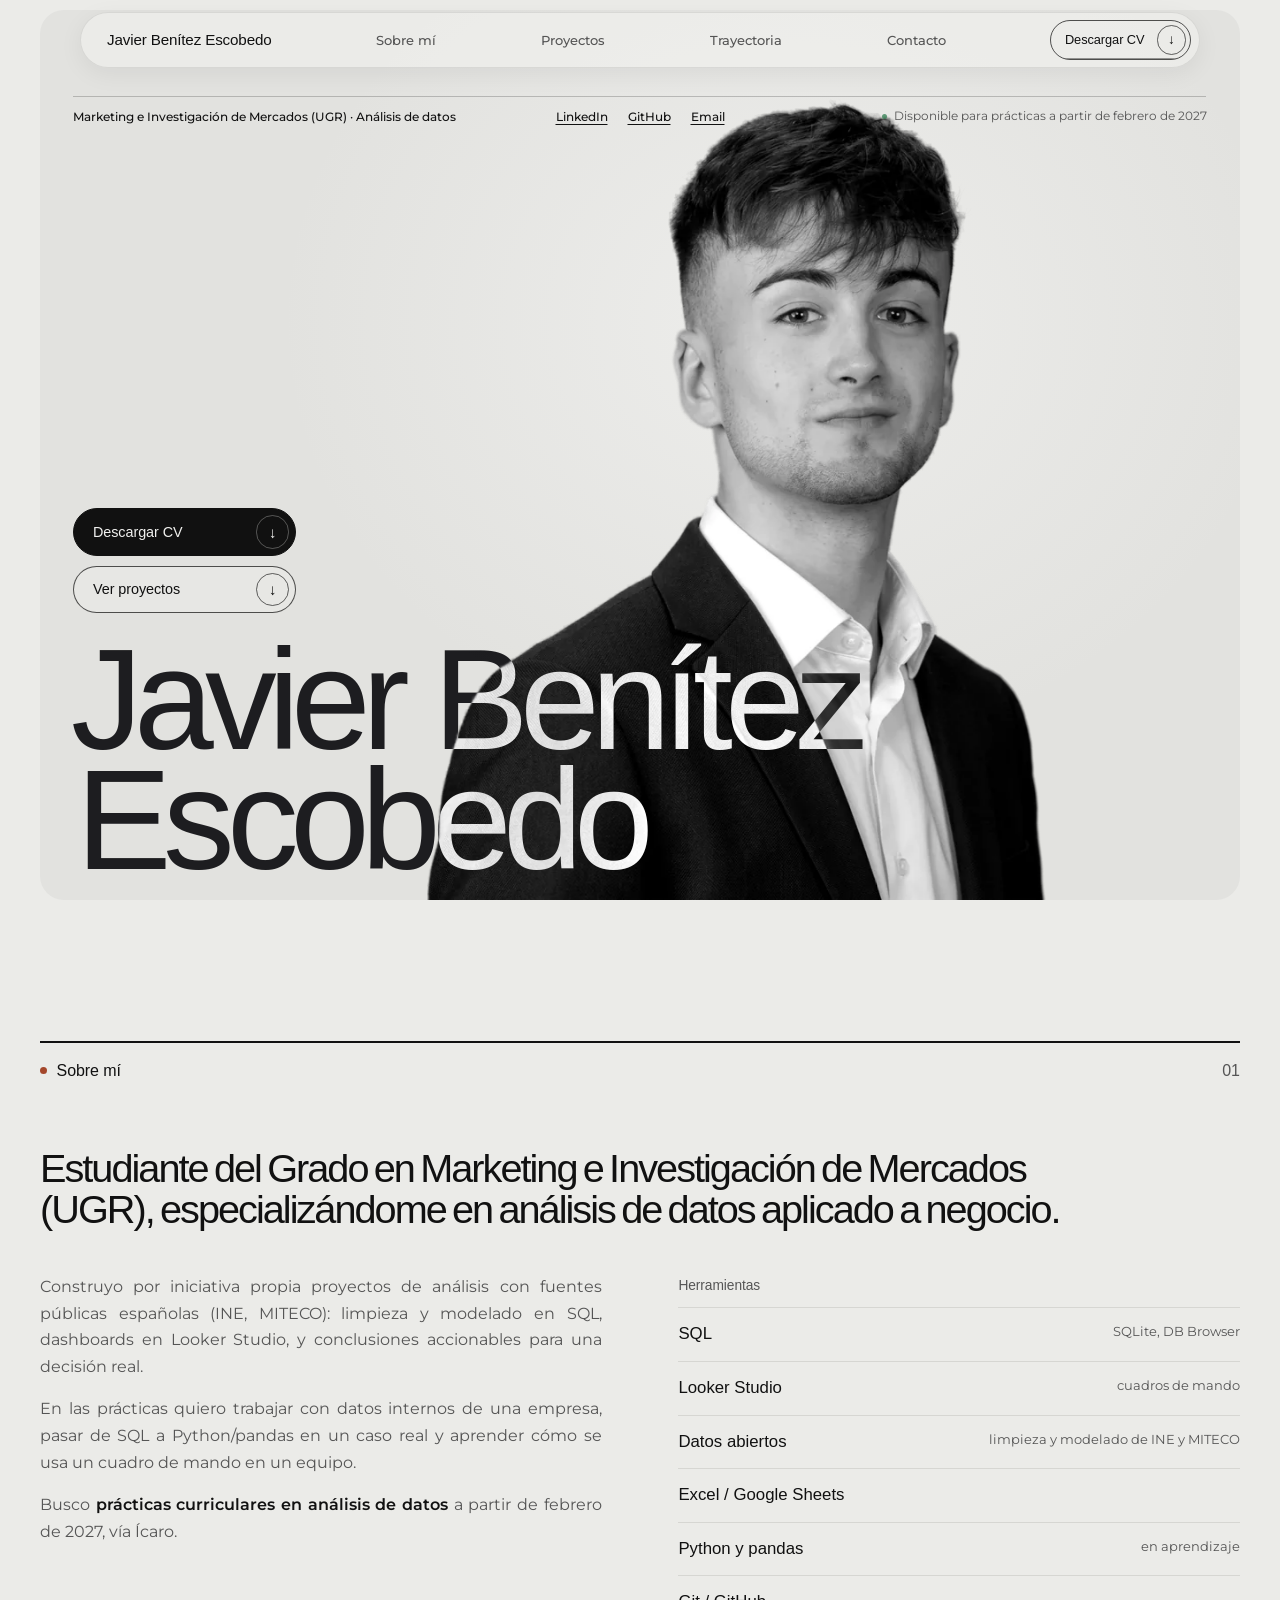
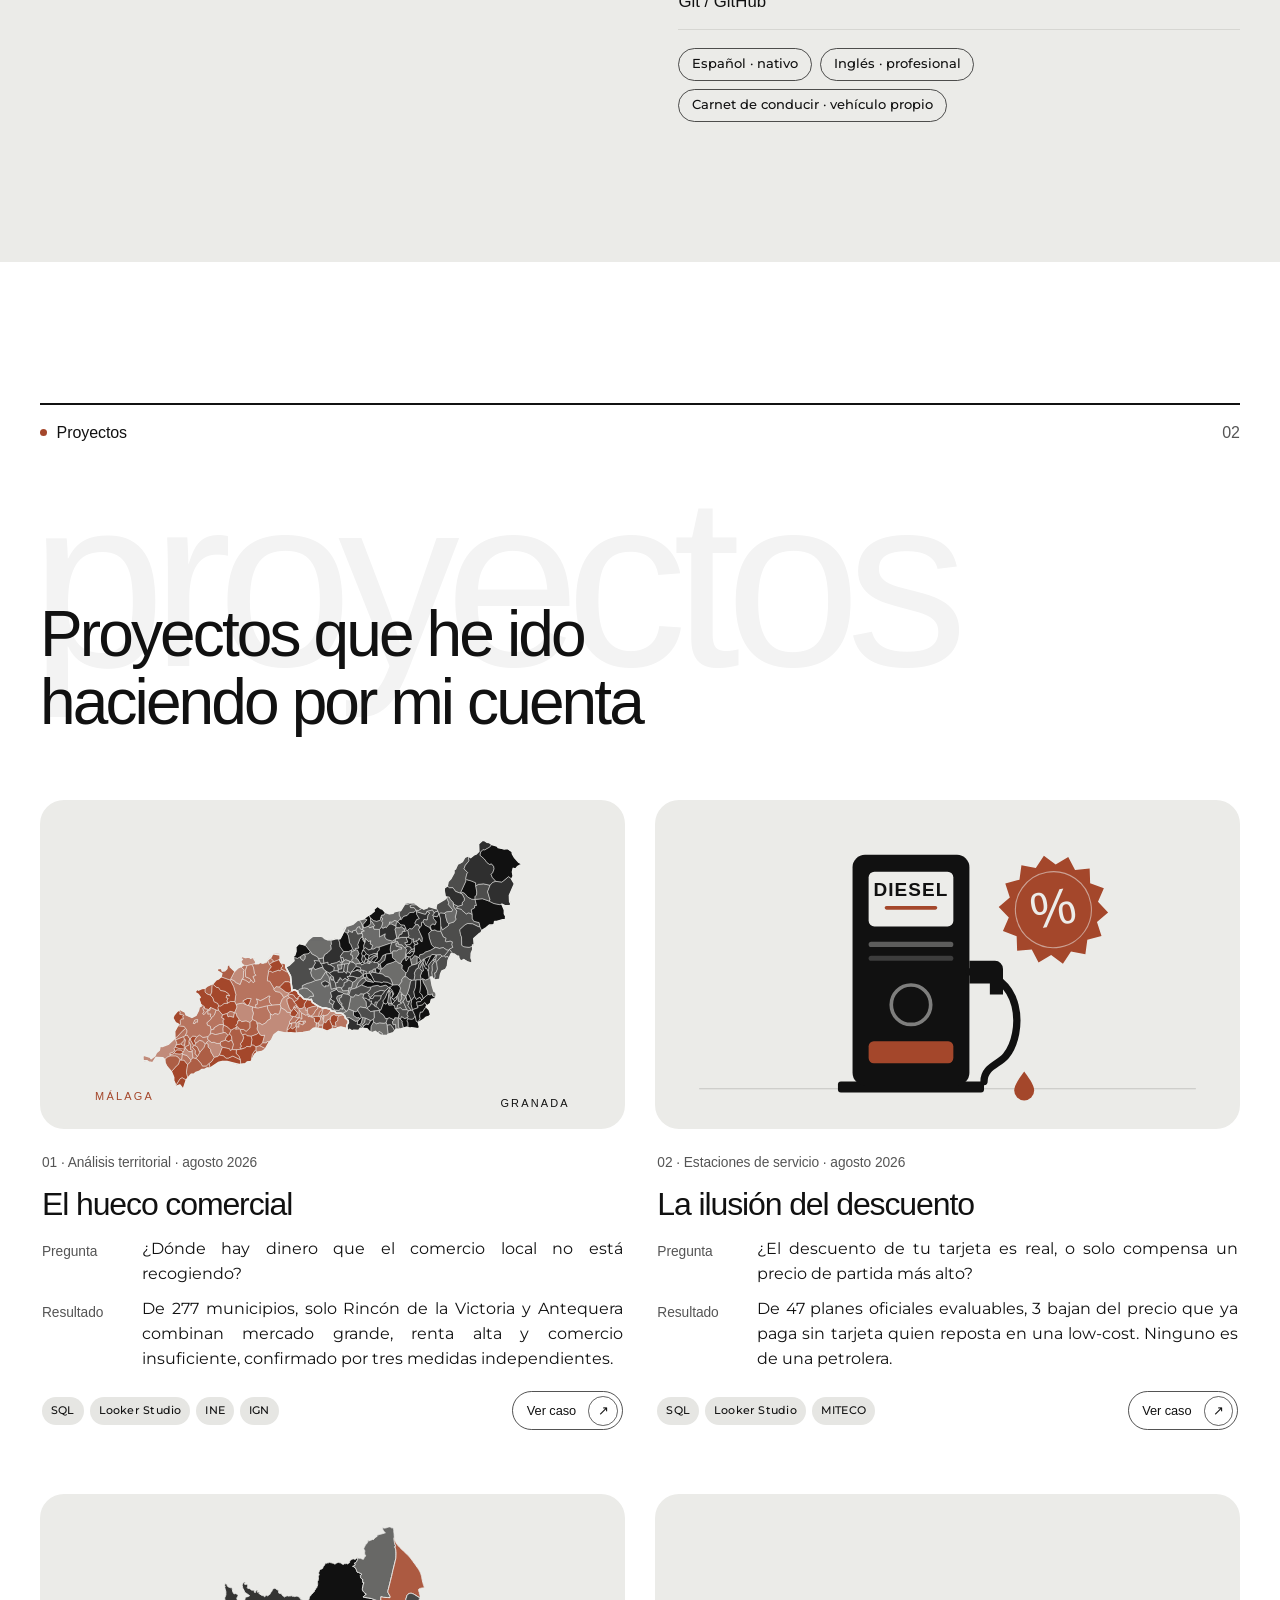
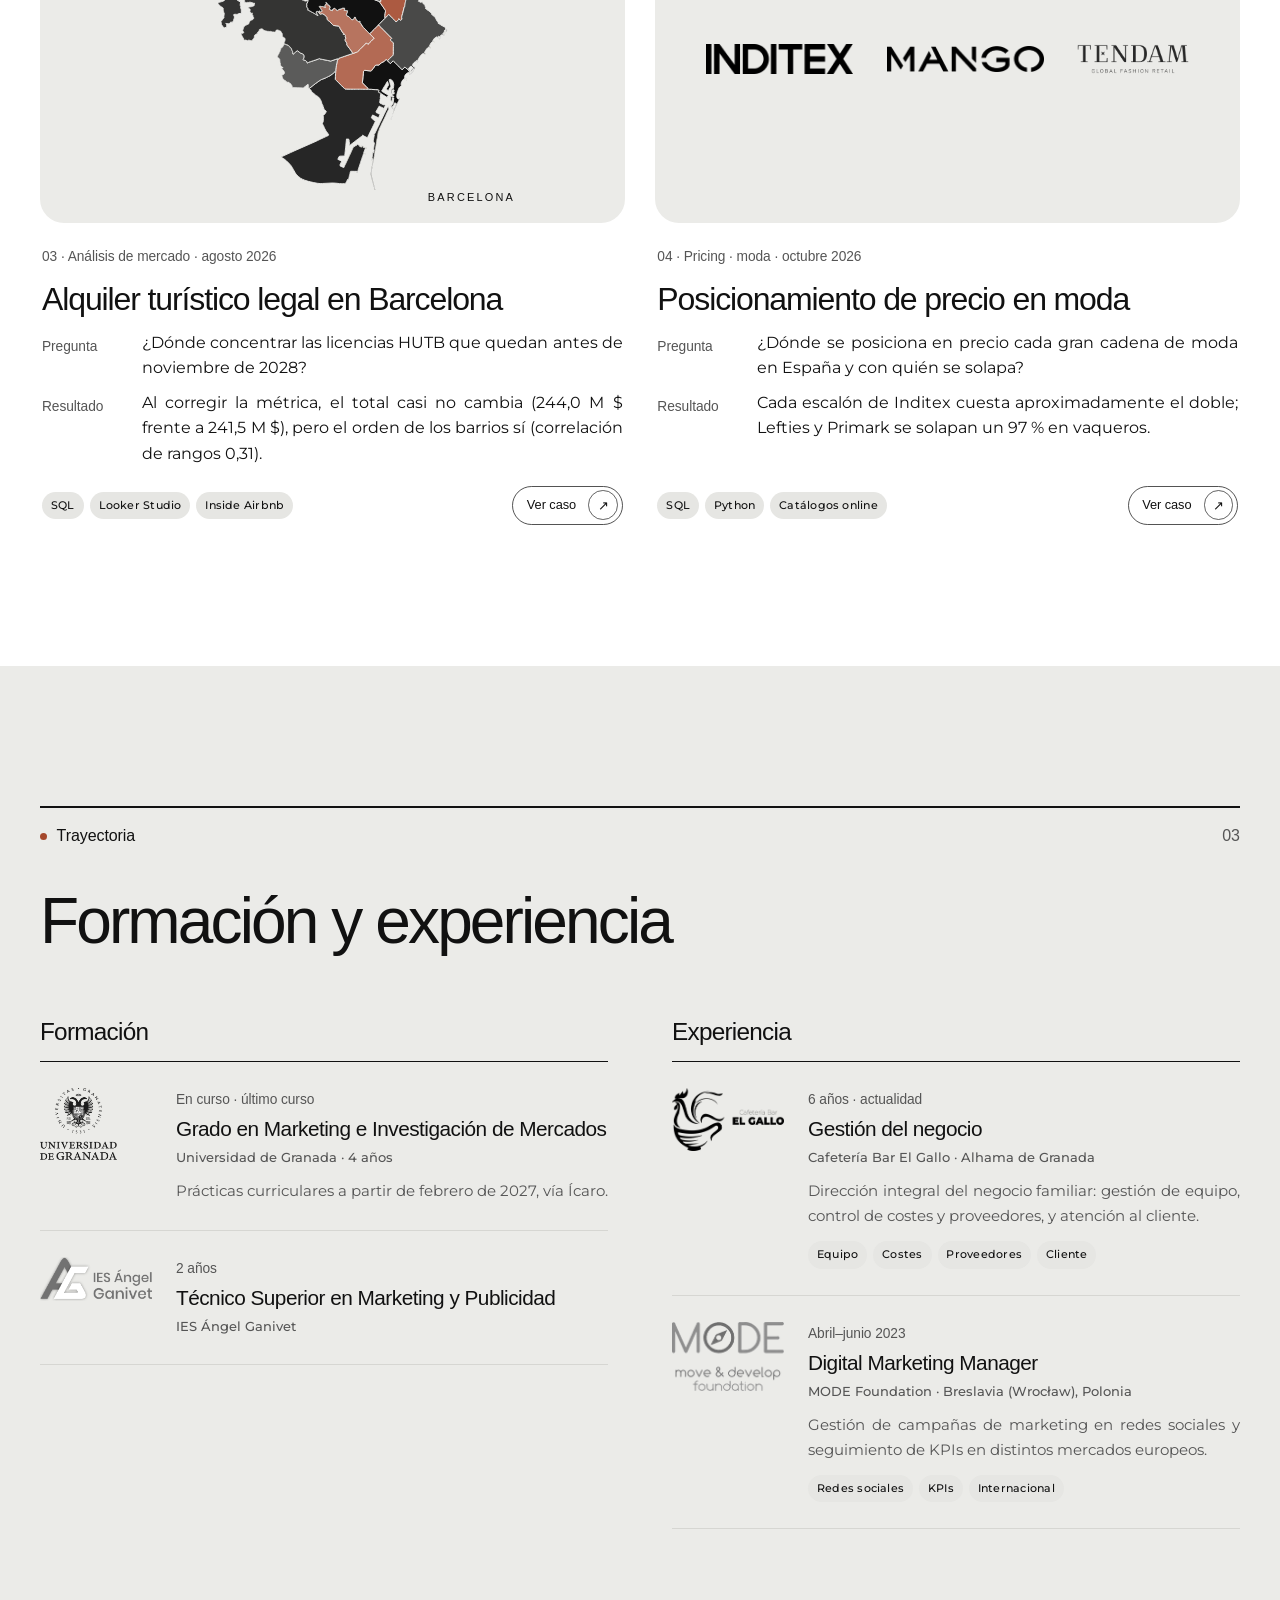
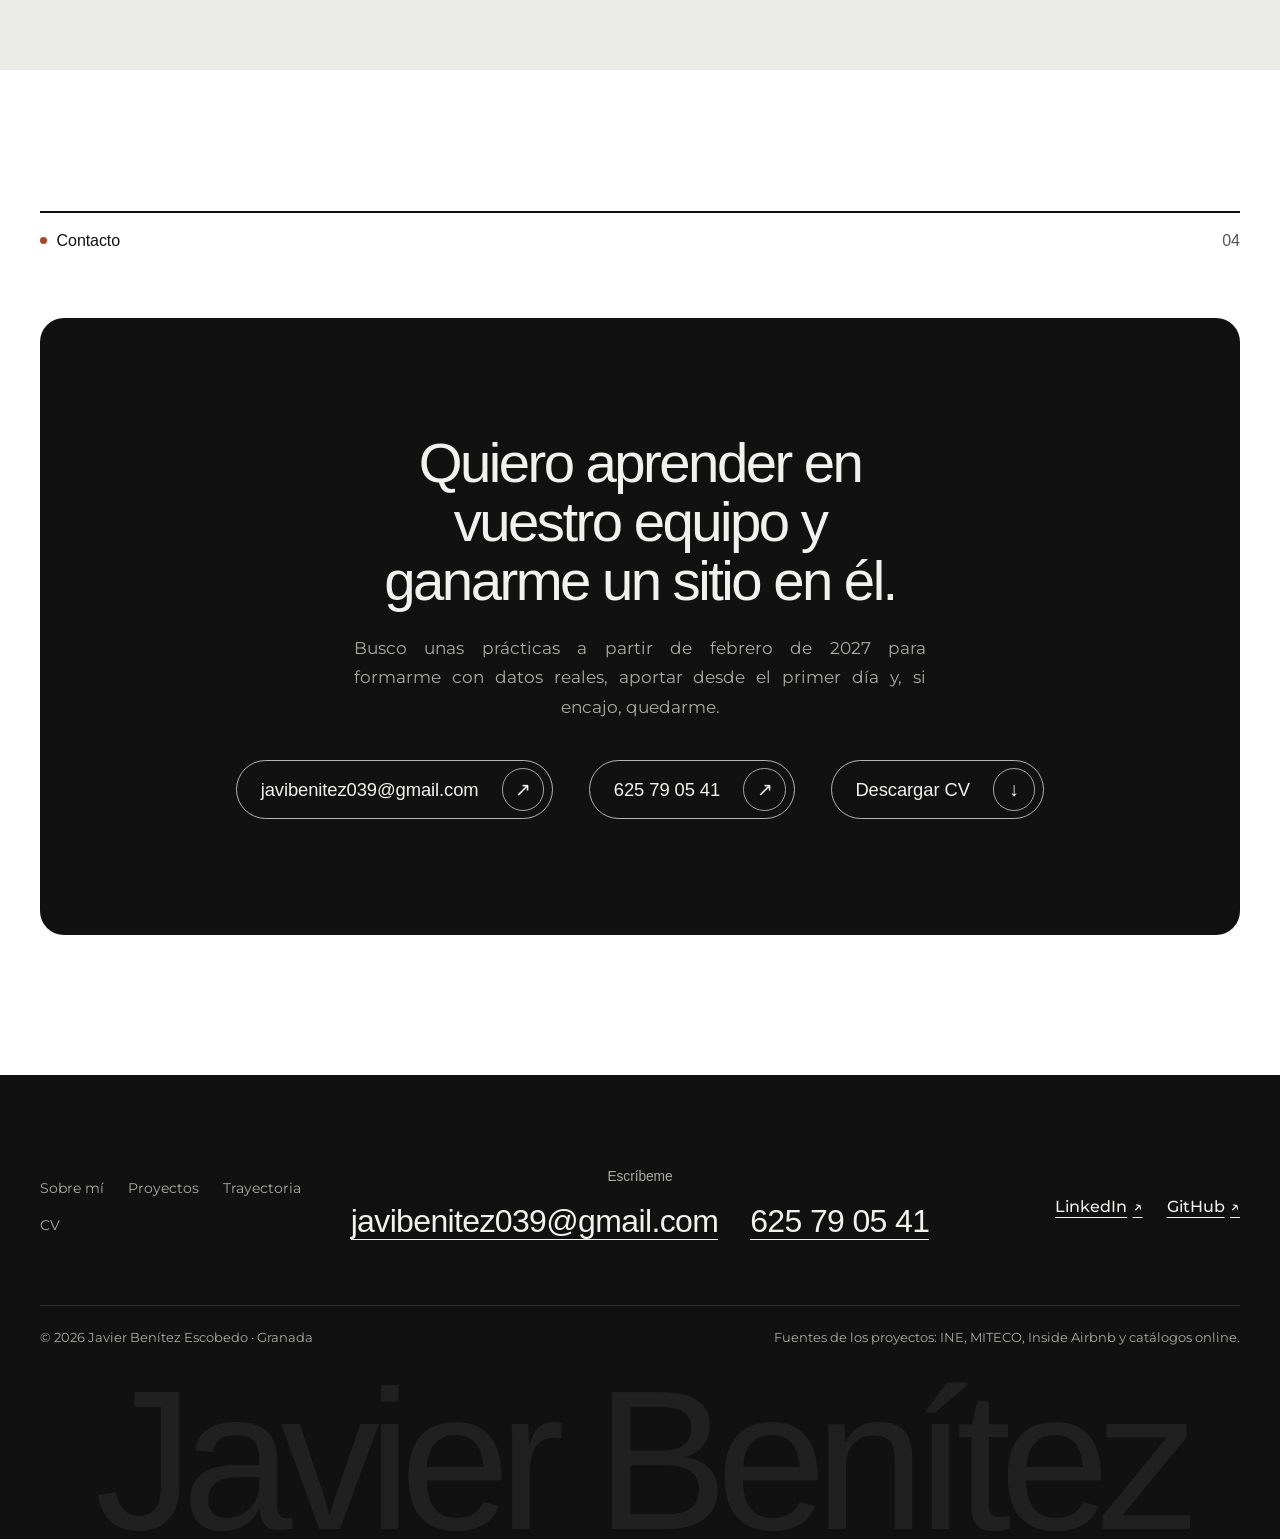
==== site/index.html @ 85086ed5 "Portadas de proyecto con iconografía (siluetas, surtidor con sello de descuento, logos de cadenas), " ====
<!doctype html>
<html lang="es">
<head>
  <meta charset="utf-8">
  <meta name="viewport" content="width=device-width, initial-scale=1">
  <title>Javier Benítez Escobedo · Análisis de datos · Prácticas desde feb. 2027</title>
  <meta name="description" content="Estudiante de último curso de Marketing e Investigación de Mercados (UGR), especializándome en análisis de datos. Busco prácticas a partir de febrero de 2027.">
  <link rel="canonical" href="https://degallo.github.io/">
  <meta name="theme-color" content="#EBEBE8">
  <link rel="icon" href="favicon.svg" type="image/svg+xml">

  <meta property="og:type" content="profile">
  <meta property="og:locale" content="es_ES">
  <meta property="og:site_name" content="Javier Benítez Escobedo">
  <meta property="og:title" content="Javier Benítez Escobedo · Análisis de datos">
  <meta property="og:description" content="Último curso de Marketing e Investigación de Mercados (UGR). Busco prácticas en análisis de datos a partir de febrero de 2027.">
  <meta property="og:url" content="https://degallo.github.io/">
  <meta property="og:image" content="https://degallo.github.io/assets/img/og-portfolio.jpg">
  <meta property="og:image:width" content="1200">
  <meta property="og:image:height" content="630">
  <meta name="twitter:card" content="summary_large_image">

  <link rel="preconnect" href="https://fonts.googleapis.com">
  <link rel="preconnect" href="https://fonts.gstatic.com" crossorigin>
  <link rel="stylesheet" href="https://fonts.googleapis.com/css2?family=Montserrat:wght@400;500;600&display=swap">
  <link rel="preload" as="image" href="assets/img/javier-benitez-recorte-700.webp" imagesrcset="assets/img/javier-benitez-recorte-700.webp 700w, assets/img/javier-benitez-recorte-1200.webp 1200w" imagesizes="(max-width: 860px) 80vw, 46vw">
  <link rel="stylesheet" href="css/styles.css">
  <script>document.documentElement.classList.add('js')</script>

  <script type="application/ld+json">
  {
    "@context": "https://schema.org",
    "@type": "Person",
    "name": "Javier Benítez Escobedo",
    "url": "https://degallo.github.io/",
    "image": "https://degallo.github.io/assets/img/javier-benitez-1000.webp",
    "email": "mailto:javibenitez039@gmail.com",
    "telephone": "+34625790541",
    "description": "Estudiante de último curso del Grado en Marketing e Investigación de Mercados. Busca prácticas curriculares en análisis de datos (a partir de febrero de 2027).",
    "alumniOf": [
      { "@type": "CollegeOrUniversity", "name": "Universidad de Granada" },
      { "@type": "EducationalOrganization", "name": "IES Ángel Ganivet" }
    ],
    "knowsAbout": ["Análisis de datos", "SQL", "SQLite", "Looker Studio", "Investigación de mercados", "Datos abiertos"],
    "knowsLanguage": ["es", "en"],
    "sameAs": [
      "https://www.linkedin.com/in/javierbenitezescobedo",
      "https://github.com/degallo"
    ]
  }
  </script>
</head>
<body>
  <a class="skip-link" href="#contenido">Saltar al contenido</a>

  <header class="site-header">
    <div class="container">
      <button class="nav-toggle" type="button" aria-expanded="false" aria-controls="nav">Menú</button>
      <a class="brand" href="#inicio">Javier Benítez<span class="brand__2"> Escobedo</span></a>
      <nav class="nav" id="nav" aria-label="Principal">
        <ul data-spy>
          <li><a href="#sobre-mi">Sobre mí</a></li>
          <li><a href="#proyectos">Proyectos</a></li>
          <li><a href="#trayectoria">Trayectoria</a></li>
          <li><a href="#contacto">Contacto</a></li>
        </ul>
      </nav>
      <a class="btn btn--sm nav__cv" href="assets/docs/CV_Javier_Benitez_Escobedo.pdf" download><span class="nav__cv-long">Descargar&nbsp;</span>CV</a>
    </div>
  </header>

  <main id="contenido">

    <!-- ===== Hero ===== -->
    <section class="hero" id="inicio" aria-labelledby="titulo">
      <div class="hero__stage">
        <div class="hero__top">
          <p class="hero__role">Marketing e Investigación de Mercados (UGR) · Análisis de datos</p>
          <ul class="hero__links">
            <li><a href="https://www.linkedin.com/in/javierbenitezescobedo" target="_blank" rel="me noopener">LinkedIn</a></li>
            <li><a href="https://github.com/degallo" target="_blank" rel="me noopener">GitHub</a></li>
            <li><a href="mailto:javibenitez039@gmail.com">Email</a></li>
          </ul>
          <p class="hero__status">Disponible para prácticas a partir de febrero de 2027</p>
        </div>
        <div class="hero__actions">
          <a class="btn btn--ink" href="assets/docs/CV_Javier_Benitez_Escobedo.pdf" download>Descargar CV</a>
          <a class="btn" href="#proyectos">Ver proyectos</a>
        </div>
        <img class="hero__photo"
             src="assets/img/javier-benitez-recorte-700.webp"
             srcset="assets/img/javier-benitez-recorte-700.webp 700w, assets/img/javier-benitez-recorte-1200.webp 1200w"
             sizes="(max-width: 860px) 80vw, 46vw"
             width="700" height="906" fetchpriority="high"
             alt="Retrato en blanco y negro de Javier Benítez, con americana y camisa blanca.">
        <h1 class="hero__name" id="titulo"><span>Javier Benítez</span><span>Escobedo</span></h1>
      </div>
    </section>

    <!-- ===== Sobre mí ===== -->
    <section class="section" id="sobre-mi" aria-labelledby="sobre-mi-titulo">
      <div class="container">
        <div class="section__index reveal"><p class="eyebrow">Sobre mí</p><span class="section__num">01</span></div>
        <h2 class="statement reveal" id="sobre-mi-titulo">Estudiante del Grado en Marketing e Investigación de Mercados (UGR), especializándome en análisis de datos aplicado a negocio.</h2>

        <div class="about-grid">
          <div class="about__text reveal">
            <p>Construyo por iniciativa propia proyectos de análisis con fuentes públicas españolas (INE, MITECO): limpieza y modelado en SQL, dashboards en Looker Studio, y conclusiones accionables para una decisión real.</p>
            <p>En las prácticas quiero trabajar con datos internos de una empresa, pasar de SQL a Python/pandas en un caso real y aprender cómo se usa un cuadro de mando en un equipo.</p>
            <p>Busco <strong>prácticas curriculares en análisis de datos</strong> a partir de febrero de 2027, vía Ícaro.</p>
          </div>

          <div class="tools reveal" style="--d:.08s">
            <p class="label tools__head">Herramientas</p>
            <ul class="tools__list">
              <li><span>SQL</span><span>SQLite, DB Browser</span></li>
              <li><span>Looker Studio</span><span>cuadros de mando</span></li>
              <li><span>Datos abiertos</span><span>limpieza y modelado de INE y MITECO</span></li>
              <li><span>Excel / Google Sheets</span><span></span></li>
              <li><span>Python y pandas</span><span>en aprendizaje</span></li>
              <li><span>Git / GitHub</span><span></span></li>
            </ul>
            <div class="tools__langs">
              <span class="pill">Español · nativo</span>
              <span class="pill">Inglés · profesional</span>
              <span class="pill">Carnet de conducir · vehículo propio</span>
            </div>
          </div>
        </div>
      </div>
    </section>

    <!-- ===== Proyectos ===== -->
    <section class="section band" id="proyectos" aria-labelledby="proyectos-titulo">
      <div class="container">
        <div class="section__head">
          <div class="section__index reveal"><p class="eyebrow">Proyectos</p><span class="section__num">02</span></div>
          <p class="ghost" aria-hidden="true">proyectos</p>
          <h2 class="section__title reveal" id="proyectos-titulo">Proyectos que he ido haciendo por mi cuenta</h2>
        </div>

        <div class="projects">
          <article class="project reveal">
            <a class="project__media" href="proyectos/hueco-comercial.html" tabindex="-1" aria-hidden="true">
              <img src="assets/img/proyectos/iconos/hueco-comercial.svg" width="1600" height="900" loading="lazy" decoding="async"
                   alt="Silueta de las provincias de Granada y Málaga dividida en sus 277 municipios, en negro y terracota.">
            </a>
            <div class="project__body">
              <p class="project__meta label">01 · Análisis territorial · agosto 2026</p>
              <h3 class="project__title"><a href="proyectos/hueco-comercial.html">El hueco comercial</a></h3>
              <dl class="project__rows">
                <div><dt class="label">Pregunta</dt><dd>¿Dónde hay dinero que el comercio local no está recogiendo?</dd></div>
                <div><dt class="label">Resultado</dt><dd>De 277 municipios, solo Rincón de la Victoria y Antequera combinan mercado grande, renta alta y comercio insuficiente, confirmado por tres medidas independientes.</dd></div>
              </dl>
              <div class="project__foot">
                <ul class="tags" aria-label="Herramientas y fuentes"><li>SQL</li><li>Looker Studio</li><li>INE</li><li>IGN</li></ul>
                <a class="btn btn--sm" href="proyectos/hueco-comercial.html">Ver caso</a>
              </div>
            </div>
          </article>

          <article class="project reveal" style="--d:.08s">
            <a class="project__media" href="proyectos/ilusion-descuento.html" tabindex="-1" aria-hidden="true">
              <img src="assets/img/proyectos/iconos/ilusion-descuento.svg" width="1600" height="900" loading="lazy" decoding="async"
                   alt="Surtidor de gasolinera con la etiqueta diésel y un sello de descuento con el símbolo de porcentaje.">
            </a>
            <div class="project__body">
              <p class="project__meta label">02 · Estaciones de servicio · agosto 2026</p>
              <h3 class="project__title"><a href="proyectos/ilusion-descuento.html">La ilusión del descuento</a></h3>
              <dl class="project__rows">
                <div><dt class="label">Pregunta</dt><dd>¿El descuento de tu tarjeta es real, o solo compensa un precio de partida más alto?</dd></div>
                <div><dt class="label">Resultado</dt><dd>De 47 planes oficiales evaluables, 3 bajan del precio que ya paga sin tarjeta quien reposta en una low-cost. Ninguno es de una petrolera.</dd></div>
              </dl>
              <div class="project__foot">
                <ul class="tags" aria-label="Herramientas y fuentes"><li>SQL</li><li>Looker Studio</li><li>MITECO</li></ul>
                <a class="btn btn--sm" href="proyectos/ilusion-descuento.html">Ver caso</a>
              </div>
            </div>
          </article>

          <article class="project reveal">
            <a class="project__media" href="proyectos/alquiler-turistico-barcelona.html" tabindex="-1" aria-hidden="true">
              <img src="assets/img/proyectos/iconos/alquiler-turistico-barcelona.svg" width="1600" height="900" loading="lazy" decoding="async"
                   alt="Silueta de la ciudad de Barcelona dividida en sus diez distritos, en negro y terracota.">
            </a>
            <div class="project__body">
              <p class="project__meta label">03 · Análisis de mercado · agosto 2026</p>
              <h3 class="project__title"><a href="proyectos/alquiler-turistico-barcelona.html">Alquiler turístico legal en Barcelona</a></h3>
              <dl class="project__rows">
                <div><dt class="label">Pregunta</dt><dd>¿Dónde concentrar las licencias HUTB que quedan antes de noviembre de 2028?</dd></div>
                <div><dt class="label">Resultado</dt><dd>Al corregir la métrica, el total casi no cambia (244,0 M $ frente a 241,5 M $), pero el orden de los barrios sí (correlación de rangos 0,31).</dd></div>
              </dl>
              <div class="project__foot">
                <ul class="tags" aria-label="Herramientas y fuentes"><li>SQL</li><li>Looker Studio</li><li>Inside Airbnb</li></ul>
                <a class="btn btn--sm" href="proyectos/alquiler-turistico-barcelona.html">Ver caso</a>
              </div>
            </div>
          </article>

          <article class="project reveal" style="--d:.08s">
            <a class="project__media project__media--logos" href="proyectos/posicionamiento-moda.html" tabindex="-1" aria-hidden="true">
              <img src="assets/img/logos/inditex.webp" width="640" height="132" loading="lazy" decoding="async" alt="Logotipo de Inditex">
              <img src="assets/img/logos/mango.webp" width="640" height="106" loading="lazy" decoding="async" alt="Logotipo de Mango">
              <img src="assets/img/logos/tendam.webp" width="640" height="170" loading="lazy" decoding="async" alt="Logotipo de Tendam">
            </a>
            <div class="project__body">
              <p class="project__meta label">04 · Pricing · moda · octubre 2026</p>
              <h3 class="project__title"><a href="proyectos/posicionamiento-moda.html">Posicionamiento de precio en moda</a></h3>
              <dl class="project__rows">
                <div><dt class="label">Pregunta</dt><dd>¿Dónde se posiciona en precio cada gran cadena de moda en España y con quién se solapa?</dd></div>
                <div><dt class="label">Resultado</dt><dd>Cada escalón de Inditex cuesta aproximadamente el doble; Lefties y Primark se solapan un 97 % en vaqueros.</dd></div>
              </dl>
              <div class="project__foot">
                <ul class="tags" aria-label="Herramientas y fuentes"><li>SQL</li><li>Python</li><li>Catálogos online</li></ul>
                <a class="btn btn--sm" href="proyectos/posicionamiento-moda.html">Ver caso</a>
              </div>
            </div>
          </article>
        </div>
      </div>
    </section>

    <!-- ===== Trayectoria ===== -->
    <section class="section" id="trayectoria" aria-labelledby="trayectoria-titulo">
      <div class="container">
        <div class="section__head">
          <div class="section__index reveal"><p class="eyebrow">Trayectoria</p><span class="section__num">03</span></div>
          <h2 class="section__title reveal" id="trayectoria-titulo">Formación y experiencia</h2>
        </div>

        <div class="cv-grid">
          <div class="cv-col reveal">
            <h3 class="cv-col__title">Formación</h3>
            <ol class="cv-list">
              <li class="cv-item">
                <div class="cv-item__logo"><img src="assets/img/logos/ugr.webp" width="149" height="140" loading="lazy" alt="Logotipo de la Universidad de Granada"></div>
                <div>
                  <p class="cv-item__when label">En curso · último curso</p>
                  <h4 class="cv-item__title">Grado en Marketing e Investigación de Mercados</h4>
                  <p class="cv-item__org">Universidad de Granada · 4 años</p>
                  <p class="cv-item__desc">Prácticas curriculares a partir de febrero de 2027, vía Ícaro.</p>
                </div>
              </li>
              <li class="cv-item">
                <div class="cv-item__logo"><img src="assets/img/logos/ies-angel-ganivet.webp" width="190" height="75" loading="lazy" alt="Logotipo del IES Ángel Ganivet"></div>
                <div>
                  <p class="cv-item__when label">2 años</p>
                  <h4 class="cv-item__title">Técnico Superior en Marketing y Publicidad</h4>
                  <p class="cv-item__org">IES Ángel Ganivet</p>
                </div>
              </li>
            </ol>
          </div>

          <div class="cv-col reveal" style="--d:.08s">
            <h3 class="cv-col__title">Experiencia</h3>
            <ol class="cv-list">
              <li class="cv-item">
                <div class="cv-item__logo"><img src="assets/img/logos/cafeteria-el-gallo.webp" width="247" height="140" loading="lazy" alt="Logotipo de la Cafetería Bar El Gallo"></div>
                <div>
                  <p class="cv-item__when label">6 años · actualidad</p>
                  <h4 class="cv-item__title">Gestión del negocio</h4>
                  <p class="cv-item__org">Cafetería Bar El Gallo · Alhama de Granada</p>
                  <p class="cv-item__desc">Dirección integral del negocio familiar: gestión de equipo, control de costes y proveedores, y atención al cliente.</p>
                  <ul class="tags" aria-label="Áreas"><li>Equipo</li><li>Costes</li><li>Proveedores</li><li>Cliente</li></ul>
                </div>
              </li>
              <li class="cv-item">
                <div class="cv-item__logo"><img src="assets/img/logos/mode-foundation.webp" width="227" height="140" loading="lazy" alt="Logotipo de MODE Foundation"></div>
                <div>
                  <p class="cv-item__when label">Abril–junio 2023</p>
                  <h4 class="cv-item__title">Digital Marketing Manager</h4>
                  <p class="cv-item__org">MODE Foundation · Breslavia (Wrocław), Polonia</p>
                  <p class="cv-item__desc">Gestión de campañas de marketing en redes sociales y seguimiento de KPIs en distintos mercados europeos.</p>
                  <ul class="tags" aria-label="Áreas"><li>Redes sociales</li><li>KPIs</li><li>Internacional</li></ul>
                </div>
              </li>
            </ol>
          </div>
        </div>
      </div>
    </section>

    <!-- ===== Contacto ===== -->
    <section class="section band" id="contacto" aria-labelledby="contacto-titulo">
      <div class="container">
        <div class="section__index reveal"><p class="eyebrow">Contacto</p><span class="section__num">04</span></div>
        <div class="cta reveal">
          <h2 id="contacto-titulo">Quiero aprender en vuestro equipo y ganarme un sitio en él.</h2>
          <p>Busco unas prácticas a partir de febrero de 2027 para formarme con datos reales, aportar desde el primer día y, si encajo, quedarme.</p>
          <div class="cta__actions">
            <a class="btn btn--light" href="mailto:javibenitez039@gmail.com">javibenitez039@gmail.com</a>
            <a class="btn btn--light" href="tel:+34625790541">625 79 05 41</a>
            <a class="btn btn--light" href="assets/docs/CV_Javier_Benitez_Escobedo.pdf" download>Descargar CV</a>
          </div>
        </div>
      </div>
    </section>
  </main>

  <footer class="site-footer">
    <div class="container">
      <div class="footer__top">
        <nav class="footer__nav" aria-label="Pie">
          <ul>
            <li><a href="#sobre-mi">Sobre mí</a></li>
            <li><a href="#proyectos">Proyectos</a></li>
            <li><a href="#trayectoria">Trayectoria</a></li>
            <li><a href="assets/docs/CV_Javier_Benitez_Escobedo.pdf" download>CV</a></li>
          </ul>
        </nav>
        <div class="footer__contact">
          <p class="label">Escríbeme</p>
          <a href="mailto:javibenitez039@gmail.com">javibenitez039@gmail.com</a>
          <a href="tel:+34625790541">625 79 05 41</a>
        </div>
        <ul class="footer__social">
          <li><a class="link-arrow" href="https://www.linkedin.com/in/javierbenitezescobedo" rel="me noopener" target="_blank">LinkedIn <span class="arrow" aria-hidden="true">↗</span></a></li>
          <li><a class="link-arrow" href="https://github.com/degallo" rel="me noopener" target="_blank">GitHub <span class="arrow" aria-hidden="true">↗</span></a></li>
        </ul>
      </div>
      <div class="footer__bottom">
        <span>© <span data-year>2026</span> Javier Benítez Escobedo · Granada</span>
        <span>Fuentes de los proyectos: INE, MITECO, Inside Airbnb y catálogos online.</span>
      </div>
    </div>
    <p class="footer__name" aria-hidden="true">Javier Benítez</p>
  </footer>

  <script src="js/main.js" defer></script>
</body>
</html>
---- site/css/styles.css ----
/* ==========================================================================
   Portfolio · Javier Benítez Escobedo
   Hoja única. Orden: tokens → base → utilidades → componentes → cabecera
   → portada → caso de estudio → pie → responsive → movimiento.
   ========================================================================== */

/* ---------- Tokens ---------- */
:root {
  /* Color: monocromo con un acento terracota mínimo (el del CV) */
  --bg: #EBEBE8;
  --surface: #FFFFFF;
  --surface-2: #E6E6E3;
  --hero-bg: #E2E2DF;
  --ink: #111111;
  --ink-2: #555555;      /* 6,7:1 sobre --bg */
  --line: #D6D6D2;
  --accent: #A4472B;     /* 5,6:1 sobre --bg */
  --on-dark: #F1F1EF;
  --on-dark-2: #A9A9A6;
  --accent-on-dark: #E08A68;

  /* Tipografía: Helvetica (principal) + Montserrat (texto y etiquetas) */
  --font-display: "Helvetica Neue", Helvetica, Arial, sans-serif;
  --font-text: "Montserrat", "Helvetica Neue", Arial, sans-serif;

  --fs-h2: clamp(2.2rem, 5vw, 4.4rem);
  --fs-h3: clamp(1.3rem, 1.9vw, 1.65rem);
  --fs-lead: clamp(1.05rem, 1.35vw, 1.2rem);
  --fs-body: 0.98rem;
  --fs-small: 0.84rem;
  --fs-label: 0.86rem;

  --gutter: clamp(16px, 3.4vw, 40px);
  --maxw: 1320px;
  --section: clamp(88px, 11vw, 160px);
  --r-sm: 10px;
  --r-md: 16px;
  --r-lg: 24px;
  --header-h: 84px;

  --ease: cubic-bezier(.2, .7, .2, 1);
}

/* ---------- Base ---------- */
*, *::before, *::after { box-sizing: border-box; }

html {
  -webkit-text-size-adjust: 100%;
  scroll-behavior: smooth;
  scroll-padding-top: calc(var(--header-h) + 12px);
}

body {
  margin: 0;
  background: var(--bg);
  color: var(--ink);
  font-family: var(--font-text);
  font-size: var(--fs-body);
  line-height: 1.7;
  -webkit-font-smoothing: antialiased;
  text-rendering: optimizeLegibility;
  overflow-x: hidden;
}

img { display: block; max-width: 100%; height: auto; }

h1, h2, h3, h4 {
  margin: 0;
  font-family: var(--font-display);
  font-weight: 400;
  line-height: 1.05;
  letter-spacing: -0.03em;
  text-wrap: balance;
}

p { margin: 0 0 1em; text-wrap: pretty; }
p:last-child { margin-bottom: 0; }

a { color: inherit; text-decoration-thickness: 1px; text-underline-offset: 0.22em; }
a:hover { color: var(--accent); }

:focus-visible { outline: 2px solid var(--accent); outline-offset: 3px; border-radius: 4px; }

strong { font-weight: 600; }
ul, ol { padding-left: 1.2em; }
code { font-size: .9em; }
::selection { background: var(--ink); color: #fff; }

/* ---------- Utilidades ---------- */
.container { width: 100%; max-width: var(--maxw); margin-inline: auto; padding-inline: var(--gutter); }

.skip-link {
  position: absolute; left: 16px; top: -100px; z-index: 100;
  background: var(--ink); color: var(--on-dark); padding: 10px 16px; border-radius: 8px;
}
.skip-link:focus { top: 12px; color: var(--on-dark); }

/* Marcador de contenido que falta (regla del proyecto: visible y listado en PENDIENTES.md) */
.pendiente {
  display: inline-block;
  font-size: 0.78em; line-height: 1.4; font-weight: 500;
  color: var(--accent);
  border: 1px dashed currentColor; border-radius: 6px;
  padding: 0.1em 0.45em; vertical-align: middle;
}

/* ---------- Componentes ---------- */

/* Etiqueta: Helvetica, caja normal */
.label, .eyebrow {
  font-family: var(--font-display);
  font-size: var(--fs-label);
  font-weight: 500;
  letter-spacing: -0.005em;
  color: var(--ink-2);
}
.eyebrow { display: inline-flex; align-items: center; gap: 0.6em; margin: 0 0 1.4rem; }
.eyebrow::before { content: ""; width: 7px; height: 7px; border-radius: 50%; background: var(--accent); }

.link-arrow {
  display: inline-flex; align-items: center; gap: 0.35em;
  font-weight: 500;
  text-decoration: underline; text-decoration-thickness: 1px; text-underline-offset: 0.3em;
  white-space: nowrap;
}
.link-arrow .arrow { transition: transform .25s var(--ease); }
.link-arrow:hover .arrow { transform: translate(2px, -2px); }

/* Botón en píldora (como la cabecera): texto + círculo con flecha. Al pasar el ratón sube un
   relleno desde abajo, el texto cambia de color y la flecha se desplaza.
   La flecha es ↗ por defecto, ↓ en descargas y en enlaces internos (#). */
.btn {
  --btn-fg: var(--ink);
  --btn-fill: var(--ink);
  --btn-fg-hover: var(--on-dark);
  position: relative; isolation: isolate; overflow: hidden;
  display: inline-flex; align-items: center; justify-content: space-between;
  padding: 0.42em 0.42em 0.42em 1.3em;
  border: 0.6px solid color-mix(in srgb, var(--btn-fg) 72%, transparent); border-radius: 999px;
  background: transparent; color: var(--btn-fg);
  font-family: var(--font-display); font-weight: 500; font-size: 0.9rem; line-height: 1.25;
  letter-spacing: -0.005em; text-decoration: none; white-space: nowrap;
  transition: color .35s var(--ease);
}
.btn::before {                      /* relleno que sube */
  content: ""; position: absolute; inset: 0; z-index: -1;
  background: var(--btn-fill);
  transform: translateY(101%); transition: transform .45s var(--ease);
}
.btn::after {                       /* círculo de la flecha */
  content: "↗"; flex: none;
  display: grid; place-items: center;
  width: 2.2em; height: 2.2em; margin-left: 1.2em;
  border: 0.6px solid color-mix(in srgb, currentColor 65%, transparent); border-radius: 50%;
  font-size: 1.05em; line-height: 1;
  transition: transform .45s var(--ease);
}
.btn[download]::after, .btn[href^="#"]::after { content: "↓"; }
.btn:hover, .btn:focus-visible { color: var(--btn-fg-hover); }
.btn:hover::before, .btn:focus-visible::before { transform: none; }
.btn:hover::after { transform: translate(2px, -2px); }
.btn[download]:hover::after, .btn[href^="#"]:hover::after { transform: translateY(3px); }
.btn:focus-visible { outline-offset: 4px; }

.btn--ink { background: var(--ink); --btn-fg: var(--on-dark); --btn-fill: var(--accent); --btn-fg-hover: #fff; border-color: var(--ink); }
.btn--ink::after { border-color: rgba(241, 241, 239, .3); }
.btn--light { --btn-fg: var(--on-dark); --btn-fill: var(--on-dark); --btn-fg-hover: var(--ink); }
.btn--sm { padding: 0.3em 0.3em 0.3em 1.05em; font-size: 0.8rem; }
.btn--sm::after { margin-left: 0.9em; }
.btn--ghost { background: transparent; }

/* Etiquetas e identificadores: también en píldora, para casar con botones y cabecera */
.pill {
  display: inline-flex; align-items: center; gap: 0.55em;
  padding: 0.5em 0.95em; border-radius: 999px;
  background: transparent; border: 0.6px solid color-mix(in srgb, var(--ink) 72%, transparent);
  font-size: var(--fs-small); font-weight: 500; line-height: 1.3;
}

.tags { display: flex; flex-wrap: wrap; gap: 6px; list-style: none; margin: 0; padding: 0; }
.tags li {
  font-size: 0.7rem; font-weight: 500; letter-spacing: 0.02em;
  padding: 0.38em 0.8em; border-radius: 999px;
  background: var(--surface-2); white-space: nowrap;
}

/* ---------- Cabecera: píldora flotante ----------
   Escritorio: nombre · enlaces repartidos por igual · CV.
   Móvil: Menú · nombre · CV (el menú se despliega bajo la píldora). */
.site-header {
  position: fixed; inset: 12px 0 auto 0; z-index: 50;
  padding: 0 var(--gutter);
  pointer-events: none;
}
.site-header .container {
  pointer-events: auto;
  max-width: 1120px; height: 56px; margin: 0 auto; padding: 0 8px 0 26px;
  display: grid; grid-template-columns: auto minmax(0, 1fr) auto; align-items: center; gap: 12px;
  border: 1px solid rgba(17, 17, 17, .09); border-radius: 999px;
  background: rgba(240, 240, 237, .66);
  -webkit-backdrop-filter: saturate(160%) blur(16px); backdrop-filter: saturate(160%) blur(16px);
  box-shadow: 0 6px 24px rgba(17, 17, 17, .06);
  transition: background .3s, box-shadow .3s;
}
.site-header.is-scrolled .container {
  background: rgba(240, 240, 237, .9);
  box-shadow: 0 8px 30px rgba(17, 17, 17, .1);
}

.brand {
  grid-column: 1; justify-self: start;
  font-family: var(--font-display); font-size: 0.95rem; font-weight: 500; letter-spacing: -0.01em;
  text-decoration: none; white-space: nowrap;
}

.nav { grid-column: 2; display: flex; }
.nav ul { flex: 1; display: flex; justify-content: space-evenly; gap: 12px; list-style: none; margin: 0; padding: 0; }
.nav ul a {
  position: relative; display: block; padding: 6px 0;
  font-size: 0.82rem; font-weight: 500; text-decoration: none; color: var(--ink-2);
  transition: color .25s;
}
.nav ul a::after {                   /* subrayado fino que crece */
  content: ""; position: absolute; left: 0; right: 0; bottom: 1px; height: 1px;
  background: currentColor; transform: scaleX(0); transform-origin: left;
  transition: transform .35s var(--ease);
}
.nav ul a:hover, .nav ul a[aria-current="true"] { color: var(--ink); }
.nav ul a:hover::after, .nav ul a[aria-current="true"]::after { transform: scaleX(1); }
.nav__cv { grid-column: 3; justify-self: end; }

.nav-toggle {
  display: none; grid-column: 1; justify-self: start; align-items: center; gap: 10px;
  appearance: none; cursor: pointer; border: 0; background: transparent;
  font: inherit; font-size: 0.85rem; font-weight: 500; color: var(--ink);
  padding: 8px 4px 8px 0;
}
.nav-toggle::before {                /* icono de tres rayas */
  content: ""; width: 16px; height: 10px;
  background: linear-gradient(currentColor 0 0) top / 100% 1.5px no-repeat,
              linear-gradient(currentColor 0 0) center / 100% 1.5px no-repeat,
              linear-gradient(currentColor 0 0) bottom / 100% 1.5px no-repeat;
}

/* ==========================================================================
   Portada
   ========================================================================== */

/* ---------- Hero: nombre gigante cruzando el retrato ---------- */
.hero { padding: 10px var(--gutter) 0; }
.hero__stage {
  position: relative;
  isolation: isolate;               /* el modo de fusión del nombre solo mezcla con el hero */
  overflow: hidden;
  height: clamp(600px, calc(100svh - 10px), 1000px);
  border-radius: var(--r-lg);
  background:
    radial-gradient(ellipse 60% 70% at 62% 35%, #EDEDEB 0%, transparent 70%),
    var(--hero-bg);
}
.hero__photo {
  position: absolute; z-index: 1;
  bottom: 0; left: 58%;
  height: 90%; width: auto; max-width: none;
  transform: translateX(-50%);
}
.hero__name {
  position: absolute; z-index: 2;
  left: clamp(14px, 2.4vw, 36px); right: clamp(14px, 2.4vw, 36px);
  bottom: clamp(12px, 1.6vw, 28px);
  margin: 0;
  font-size: clamp(3.6rem, 11.2vw, 13.6rem);
  line-height: 0.84;
  letter-spacing: -0.06em;
  color: #fff;
  mix-blend-mode: difference;        /* oscuro sobre el fondo, claro sobre la americana */
  text-wrap: initial;
}
.hero__name > span { display: block; }
.hero__name > span + span { padding-left: 0.04em; }
.hero__name .w { display: inline-block; white-space: nowrap; }
.hero__name .ch { display: inline-block; }

/* Fila de datos bajo la cabecera: una línea fina y tres bloques pequeños */
.hero__top {
  position: absolute; z-index: 3;
  inset: calc(var(--header-h) + 2px) clamp(16px, 2.6vw, 40px) auto;
  display: grid; grid-template-columns: 1fr auto 1fr; align-items: center; gap: 12px 24px;
  padding-top: 12px;
  font-size: 0.78rem; line-height: 1.4;
}
.hero__top::before {                 /* línea fina que se dibuja al entrar */
  content: ""; position: absolute; left: 0; right: 0; top: 0; height: 1px;
  background: rgba(17, 17, 17, .22); transform-origin: left;
}
.hero__role { margin: 0; color: var(--ink); font-weight: 500; }
.hero__links { list-style: none; margin: 0; padding: 0; display: flex; gap: 20px; }
.hero__links a { font-size: inherit; font-weight: 500; }
/* Disponibilidad: texto pequeño y apagado, sin caja */
.hero__status {
  margin: 0; justify-self: end; display: inline-flex; align-items: center; gap: 0.6em;
  color: var(--ink-2); font-size: 0.74rem; opacity: .9;
}
.hero__status::before { content: ""; width: 5px; height: 5px; border-radius: 50%; background: #2F7D4F; opacity: .75; }

/* Botones de la portada, sobre el nombre */
.hero__actions {
  position: absolute; z-index: 3;
  left: clamp(16px, 2.6vw, 40px);
  bottom: calc(clamp(12px, 1.6vw, 28px) + 1.68 * clamp(3.6rem, 11.2vw, 13.6rem) + clamp(16px, 2vw, 32px));
  display: flex; flex-direction: column; align-items: flex-start; gap: 10px;
}
.hero__actions .btn { min-width: 15.5em; }
.hero__actions .btn:not(.btn--ink) { background: rgba(235, 235, 232, .55); }

/* ---------- Sobre mí ---------- */
.statement {
  font-size: clamp(1.6rem, 3.1vw, 2.8rem);
  line-height: 1.04;
  letter-spacing: -0.05em;
  word-spacing: -0.07em;
  max-width: 27em;
  margin-bottom: clamp(28px, 3.4vw, 48px);
  text-align: left; -webkit-hyphens: manual; hyphens: manual;   /* justificado = huecos enormes entre palabras */
}
.about-grid {
  display: grid;
  grid-template-columns: minmax(0, 1fr) minmax(0, 1fr);
  gap: clamp(32px, 6vw, 96px);
  align-items: start;
}
.about__text { color: var(--ink-2); max-width: 54ch; }
.about__text strong { color: var(--ink); }

.tools__list { list-style: none; margin: 0; padding: 0; border-bottom: 1px solid var(--line); }
.tools__list li { display: flex; justify-content: space-between; gap: 16px; padding: 12px 0; border-top: 1px solid var(--line); }
.tools__list li span:first-child { font-family: var(--font-display); font-size: 1.05rem; }
.tools__list li span:last-child { color: var(--ink-2); text-align: right; font-size: var(--fs-small); }
.tools__head { margin-bottom: 10px; }
.tools__langs { margin-top: 18px; display: flex; flex-wrap: wrap; gap: 8px; }

/* ---------- Secciones genéricas ---------- */
.section { padding-block: var(--section); }
.section--tight { padding-top: 0; }
.section__head { margin-bottom: clamp(40px, 5vw, 72px); position: relative; }
.section__title { font-size: var(--fs-h2); letter-spacing: -0.045em; max-width: 18ch; }

/* Palabra gigante de fondo (decorativa) */
.ghost {
  font-family: var(--font-display);
  font-size: clamp(5rem, 19vw, 18rem);
  line-height: .8; letter-spacing: -0.06em;
  color: rgba(17, 17, 17, .045);
  white-space: nowrap; margin: 0 0 -0.32em -0.04em;
  user-select: none; pointer-events: none;
}

/* ---------- Proyectos ---------- */
.projects {
  display: grid; grid-template-columns: repeat(2, minmax(0, 1fr));
  gap: clamp(48px, 5vw, 72px) clamp(20px, 2.4vw, 32px);
}
.project { display: flex; flex-direction: column; }
.project__media {
  display: block; overflow: hidden;
  border-radius: var(--r-lg); background: var(--surface);
  aspect-ratio: 16 / 9;
}
.project__media img { width: 100%; height: 100%; object-fit: cover; transition: transform .6s var(--ease); }
.project:hover .project__media img { transform: scale(1.02); }
.project__media--logos {                /* grupo de logotipos de las cadenas */
  display: flex; flex-wrap: nowrap; align-items: center; justify-content: center;
  gap: clamp(14px, 2.6vw, 36px); padding: clamp(16px, 3vw, 40px);
}
.project__media--logos img { width: auto; height: auto; object-fit: contain; filter: grayscale(1); transition: filter .4s, transform .6s var(--ease); }
.project__media--logos img:nth-child(1) { width: 29%; }
.project__media--logos img:nth-child(2) { width: 31%; }
.project__media--logos img:nth-child(3) { width: 22%; }
.project:hover .project__media--logos img { filter: none; transform: none; }
.project__body { padding: 22px 2px 0; display: flex; flex-direction: column; gap: 14px; flex: 1; }
.project__meta { margin: 0; }
.project__title { font-size: clamp(1.6rem, 2.5vw, 2.2rem); letter-spacing: -0.035em; }
.project__title a { text-decoration: none; }
.project__rows { margin: 0; display: grid; gap: 10px; }
.project__rows div { display: grid; grid-template-columns: 88px 1fr; gap: 12px; }
.project__rows dt { padding-top: 0.35em; color: var(--ink-2); }
.project__rows dd { margin: 0; line-height: 1.6; }
.project__foot { margin-top: auto; padding-top: 6px; display: flex; flex-wrap: wrap; justify-content: space-between; align-items: center; gap: 14px; }

/* ---------- Trayectoria ---------- */
.cv-grid { display: grid; grid-template-columns: repeat(2, minmax(0, 1fr)); gap: clamp(32px, 5vw, 80px); }
.cv-col__title { font-size: var(--fs-h3); padding-bottom: 16px; border-bottom: 1px solid var(--ink); }
.cv-list { list-style: none; margin: 0; padding: 0; }
.cv-item {
  display: grid; grid-template-columns: 112px minmax(0, 1fr); gap: 24px;
  padding: 26px 0; border-bottom: 1px solid var(--line);
}
.cv-item__logo { align-self: start; }          /* sin marco ni fondo: el logo (PNG transparente) directamente sobre la página */
.cv-item__logo img {
  max-width: 112px; max-height: 72px; width: auto; height: auto; object-fit: contain; object-position: left top;
  filter: grayscale(1) contrast(1.05);
  transition: filter .3s;
}
.cv-item:hover .cv-item__logo img { filter: none; }
.cv-item__when { margin: 0 0 6px; }
.cv-item__title { font-size: 1.3rem; letter-spacing: -0.025em; line-height: 1.2; margin-bottom: 4px; }
.cv-item__org { margin: 0 0 10px; color: var(--ink-2); font-size: var(--fs-small); font-weight: 500; }
.cv-item__desc { color: var(--ink-2); font-size: 0.92rem; margin-bottom: 12px; }

/* ---------- CTA ---------- */
.cta {
  background: var(--ink); color: var(--on-dark);
  border-radius: var(--r-lg);
  padding: clamp(56px, 9vw, 128px) clamp(24px, 5vw, 64px);
  text-align: center;
}
.cta .eyebrow { color: var(--on-dark-2); justify-content: center; }
.cta .eyebrow::before { background: var(--accent-on-dark); }
.cta h2 { font-size: clamp(2rem, 4.4vw, 4rem); letter-spacing: -0.045em; max-width: 17ch; margin: 0 auto 1.4rem; }
.cta p { color: var(--on-dark-2); max-width: 52ch; margin: 0 auto 2.4rem; font-size: var(--fs-lead); }
.cta__actions { display: flex; flex-wrap: wrap; justify-content: center; gap: 16px 36px; }

.cta__actions .btn { font-size: clamp(0.95rem, 1.6vw, 1.15rem); }

/* ==========================================================================
   Caso de estudio
   ========================================================================== */
.case-hero { padding-top: calc(var(--header-h) + clamp(24px, 4vw, 56px)); }
.back { display: inline-flex; gap: .4em; font-size: var(--fs-small); font-weight: 500; color: var(--ink-2); text-decoration: none; margin-bottom: 32px; }
.case-hero .pill { margin-bottom: 22px; }
.case-hero h1 { font-size: clamp(2.6rem, 6.4vw, 6rem); letter-spacing: -0.055em; max-width: 16ch; }
.case-hero__sub { font-size: var(--fs-lead); color: var(--ink-2); max-width: 56ch; margin: 24px 0 0; line-height: 1.6; }
.case-cover { margin: clamp(32px, 5vw, 64px) 0 0; border-radius: var(--r-lg); overflow: hidden; background: var(--surface); }

.case-layout {
  display: grid; grid-template-columns: minmax(0, 300px) minmax(0, 1fr);
  gap: clamp(32px, 6vw, 96px);
  padding-top: clamp(48px, 6vw, 88px); align-items: start;
}

.ficha {
  position: sticky; top: calc(var(--header-h) + 16px);
  background: var(--surface); border-radius: var(--r-lg);
  padding: 24px; font-size: 0.86rem;
}
.ficha h2 { font-size: 1.05rem; letter-spacing: -0.01em; margin-bottom: 8px; }
.ficha dl { margin: 0; }
.ficha dl div { padding: 12px 0; border-top: 1px solid var(--line); }
.ficha dt { font-size: var(--fs-label); font-family: var(--font-display); font-weight: 500; letter-spacing: -0.005em; color: var(--ink-2); margin-bottom: 4px; }
.ficha dd { margin: 0; line-height: 1.5; }
.ficha__actions { display: grid; gap: 8px; margin-top: 18px; }
.ficha__actions .btn { width: 100%; white-space: normal; text-align: left; }
.ficha__toc { margin-top: 20px; padding-top: 16px; border-top: 1px solid var(--line); }
.ficha__toc ol { list-style: none; padding: 0; margin: 0; display: grid; gap: 6px; }
.ficha__toc a { text-decoration: none; color: var(--ink-2); }
.ficha__toc a:hover, .ficha__toc a[aria-current="true"] { color: var(--ink); font-weight: 600; }

.case-body { max-width: 820px; min-width: 0; }
.case-body > section { padding-bottom: clamp(56px, 7vw, 96px); }
.case-body h2 { font-size: clamp(2rem, 3.6vw, 3rem); letter-spacing: -0.04em; margin-bottom: 1.4rem; }
.case-body h3 { font-size: var(--fs-h3); margin: 2.2rem 0 0.8rem; }
.case-body p, .case-body li { color: var(--ink-2); }
.case-body p strong, .case-body li strong { color: var(--ink); }
.case-body .lead { font-size: var(--fs-lead); color: var(--ink); line-height: 1.6; }
.case-body ul li, .case-body ol li { margin-bottom: 0.5em; }

.kpis { display: grid; grid-template-columns: repeat(2, minmax(0, 1fr)); gap: 12px; }
.kpi { background: var(--surface); border-radius: var(--r-md); padding: 22px; }
.kpi__num { font-family: var(--font-display); font-size: clamp(2.2rem, 4vw, 3.3rem); letter-spacing: -0.05em; line-height: 1; margin-bottom: 10px; font-variant-numeric: tabular-nums; }
.kpi__label { color: var(--ink-2); font-size: 0.9rem; line-height: 1.5; }

.formula {
  background: var(--ink); color: var(--on-dark);
  border-radius: var(--r-md); padding: clamp(22px, 3vw, 32px);
  font-family: var(--font-display); font-size: clamp(1.05rem, 1.8vw, 1.3rem); line-height: 1.5;
  margin: 0 0 16px;
}
.case-body .formula { color: var(--on-dark); }
.formula small { display: block; font-family: var(--font-display); color: var(--on-dark-2); font-size: var(--fs-label); font-weight: 500; margin-bottom: 10px; }
.is-isnt { display: grid; grid-template-columns: repeat(2, minmax(0, 1fr)); gap: 12px; margin-bottom: 16px; }
.is-isnt > div { background: var(--surface); border-radius: var(--r-md); padding: 22px; }
.is-isnt h3 { margin: 0 0 8px; font-size: 1.1rem; display: flex; align-items: center; gap: .5em; }
.is-isnt h3::before { content: "+"; color: #2F7D4F; }
.is-isnt > div:last-child h3::before { content: "−"; color: var(--accent); }
.is-isnt p { font-size: 0.93rem; }
.example { border-left: 2px solid var(--ink); padding: 4px 0 4px 18px; }
.example p { color: var(--ink); }

.funnel { list-style: none; margin: 0; padding: 0; display: grid; gap: 10px; }
.funnel li { display: grid; gap: 6px; margin: 0; }
.funnel__bar { position: relative; height: 44px; border-radius: 10px; background: var(--surface-2); overflow: hidden; }
.funnel__bar span { position: absolute; inset: 0 auto 0 0; width: var(--w); background: #BDBDB8; border-radius: 10px; transform-origin: left; }
.funnel li:last-child .funnel__bar span { background: var(--ink); }
.funnel__bar b { position: absolute; left: 14px; top: 50%; transform: translateY(-50%); font-family: var(--font-display); font-weight: 400; font-size: 1.05rem; font-variant-numeric: tabular-nums; color: var(--ink); }
.funnel li:last-child .funnel__bar b { color: #fff; }
.funnel__txt { display: flex; justify-content: space-between; gap: 16px; font-size: 0.9rem; }
.funnel__txt span:first-child { color: var(--ink); font-weight: 500; }
.funnel__txt span:last-child { color: var(--ink-2); text-align: right; font-size: 0.8rem; padding-top: 0.15em; }
.funnel-note { margin-top: 18px; font-style: italic; }

.figure { margin: 2rem 0; }
.figure a { display: block; border-radius: var(--r-md); overflow: hidden; background: var(--surface); }
.figure img { width: 100%; transition: opacity .2s; }
.figure a:hover img { opacity: .92; }
.figure figcaption { margin-top: 10px; font-size: var(--fs-small); color: var(--ink-2); }
.figure figcaption b { color: var(--ink); font-weight: 600; }

.groups { display: grid; gap: 12px; margin: 1.6rem 0; }
.group { background: var(--surface); border-radius: var(--r-md); padding: 24px; }
.group__tag, .callout__tag { font-size: var(--fs-label); font-family: var(--font-display); font-weight: 500; letter-spacing: -0.005em; color: var(--accent); margin-bottom: 8px; }
.group h3 { margin: 0 0 10px; }
.group p, .group li { font-size: 0.93rem; }
.group ul { margin: 0; }

.callout { background: var(--surface-2); border-radius: var(--r-md); padding: 24px; margin: 1.6rem 0; }
.callout h3 { margin-top: 0; }

.table-wrap { overflow-x: auto; margin: 1.6rem 0; border-radius: var(--r-md); background: var(--surface); -webkit-overflow-scrolling: touch; }
table { width: 100%; border-collapse: collapse; font-size: 0.88rem; }
caption { text-align: left; padding: 16px 18px 4px; font-size: var(--fs-label); font-family: var(--font-display); font-weight: 500; letter-spacing: -0.005em; color: var(--ink-2); }
th, td { padding: 11px 18px; text-align: left; border-bottom: 1px solid var(--line); vertical-align: top; }
tr:last-child td { border-bottom: 0; }
th { font-weight: 600; color: var(--ink-2); font-size: 0.8rem; }
td.num, th.num { text-align: right; font-variant-numeric: tabular-nums; white-space: nowrap; }
tbody td:first-child { color: var(--ink); }

.numbered { counter-reset: n; list-style: none; padding: 0; margin: 0; }
.numbered li { counter-increment: n; position: relative; padding: 16px 0 16px 48px; border-top: 1px solid var(--line); margin: 0; }
.numbered li::before { content: counter(n, decimal-leading-zero); position: absolute; left: 0; top: 17px; font-family: var(--font-display); font-size: var(--fs-small); color: var(--accent); }
.numbered .stop { display: block; margin-top: 6px; font-size: 0.9rem; }
.numbered .stop::before { content: "Criterio de parada · "; font-size: var(--fs-label); font-family: var(--font-display); font-weight: 500; color: var(--accent); }

.dashboard { border: 1px dashed var(--line); border-radius: var(--r-md); padding: 28px; background: var(--surface); }
.dashboard__frame { aspect-ratio: 16 / 10; width: 100%; border: 0; border-radius: var(--r-sm); }

.conclusion { background: var(--ink); color: var(--on-dark); border-radius: var(--r-lg); padding: clamp(28px, 5vw, 56px); }
.conclusion .eyebrow { color: var(--on-dark-2); }
.conclusion .eyebrow::before { background: var(--accent-on-dark); }
.conclusion blockquote { margin: 0 0 1.4rem; font-family: var(--font-display); font-size: clamp(1.7rem, 3.4vw, 2.7rem); line-height: 1.12; letter-spacing: -0.04em; }
.case-body .conclusion p { color: var(--on-dark-2); }
.case-body .conclusion p strong { color: var(--on-dark); }

.case-nav { display: grid; grid-template-columns: 1fr 1fr; gap: 16px; margin-top: clamp(24px, 4vw, 48px); }
.case-nav a {
  display: flex; flex-direction: column; gap: 6px;
  background: var(--surface); border-radius: var(--r-lg);
  padding: clamp(20px, 3vw, 32px); text-decoration: none; transition: background .2s;
}
.case-nav a:hover { background: var(--surface-2); color: inherit; }
.case-nav small { font-size: var(--fs-label); font-family: var(--font-display); font-weight: 500; letter-spacing: -0.005em; color: var(--ink-2); }
.case-nav span { font-family: var(--font-display); font-size: clamp(1.2rem, 2.2vw, 1.7rem); letter-spacing: -0.03em; line-height: 1.15; }
.case-nav a:last-child { text-align: right; align-items: flex-end; }

/* ---------- Pie ---------- */
.site-footer { background: var(--ink); color: var(--on-dark); padding-top: clamp(56px, 7vw, 96px); overflow: hidden; }
.site-footer a { color: var(--on-dark); }
.site-footer a:hover { color: var(--accent-on-dark); }
.footer__top { display: grid; grid-template-columns: 1fr auto 1fr; gap: 32px; align-items: center; }
.footer__nav ul { list-style: none; margin: 0; padding: 0; display: flex; flex-wrap: wrap; gap: 10px 24px; }
.footer__nav a { text-decoration: none; color: var(--on-dark-2); font-size: 0.88rem; }
.footer__contact { text-align: center; }
.footer__contact a + a { margin-left: 28px; }
.footer__contact p { margin: 0 0 6px; color: var(--on-dark-2); }
.footer__contact a { font-family: var(--font-display); font-size: clamp(1.25rem, 2.6vw, 2rem); letter-spacing: -0.02em; text-decoration: none; border-bottom: 1px solid currentColor; }
.footer__social { display: flex; justify-content: flex-end; gap: 24px; list-style: none; margin: 0; padding: 0; }
.footer__bottom {
  display: flex; justify-content: space-between; flex-wrap: wrap; gap: 8px 24px;
  margin-top: 56px; padding-top: 20px; border-top: 1px solid rgba(241, 241, 239, .14);
  color: var(--on-dark-2); font-size: var(--fs-small);
}
.footer__name {
  font-family: var(--font-display);
  font-size: clamp(4rem, 15.5vw, 15rem); letter-spacing: -0.06em; line-height: 0.8;
  white-space: nowrap; text-align: center;
  color: rgba(241, 241, 239, .07);
  margin: 32px 0 -0.12em; user-select: none;
}

/* ==========================================================================
   Responsive
   ========================================================================== */
@media (max-width: 1080px) {
  .case-layout { grid-template-columns: minmax(0, 1fr); }
  .ficha { position: static; }
  .ficha__toc { display: none; }
  .case-body { max-width: none; }
}

@media (max-width: 960px) {
  .about-grid, .cv-grid { grid-template-columns: minmax(0, 1fr); }
  .footer__top { grid-template-columns: 1fr; text-align: center; }
  .footer__nav ul, .footer__social { justify-content: center; }
}

@media (max-width: 860px) {
  :root { --header-h: 80px; }
  .site-header .container { padding: 0 8px 0 20px; }
  .nav-toggle { display: inline-flex; }
  .brand { grid-column: 2; justify-self: center; font-size: 0.92rem; }
  .brand__2 { display: none; }
  .nav__cv-long { display: none; }
  .nav {
    position: absolute; grid-column: 1 / -1; inset: calc(100% + 8px) 0 auto 0; display: block;
    padding: 6px 22px 10px; border: 1px solid rgba(17, 17, 17, .1); border-radius: 24px;
    background: var(--bg); box-shadow: 0 14px 40px rgba(17, 17, 17, .12);
    transform: translateY(-8px); opacity: 0; visibility: hidden;
    transition: opacity .2s, transform .2s, visibility .2s;
  }
  .nav.is-open { opacity: 1; transform: none; visibility: visible; }
  .nav ul { flex-direction: column; gap: 0; }
  .nav ul a { font-size: 1.15rem; padding: 14px 0; color: var(--ink); border-bottom: 1px solid var(--line); }
  .nav ul li:last-child a { border-bottom: 0; }
  .nav ul a::after { display: none; }
  .nav ul a[aria-current="true"] { color: var(--accent); }
  /* sin JS, el menú se ve siempre */
  html:not(.js) .nav { position: static; grid-column: 1 / -1; opacity: 1; visibility: visible; transform: none; box-shadow: none; }
  html:not(.js) .site-header { position: static; }

  .hero__stage { height: clamp(560px, 88svh, 760px); }
  .hero__photo { height: 67%; left: 56%; }
  .hero__name { font-size: 17.6vw; line-height: 0.86; }
  .hero__top { grid-template-columns: minmax(0, 1fr); gap: 8px; font-size: 0.74rem; }
  .hero__status { justify-self: start; }
  .hero__actions { bottom: auto; top: calc(var(--header-h) + 118px); }
  .hero__actions .btn { min-width: 0; padding: 0.3em 0.3em 0.3em 1.05em; font-size: 0.8rem; }
  .hero__actions .btn::after { margin-left: 0.9em; }
  .nav__cv::after { display: none; }
  .nav__cv { padding: 0.62em 1.05em; }
  .hero__actions .btn:not(.btn--ink) { display: none; }
  .projects { grid-template-columns: minmax(0, 1fr); }
}

@media (max-width: 600px) {
  :root { --fs-body: 0.95rem; }
  .project__rows div { grid-template-columns: minmax(0, 1fr); gap: 2px; }
  .cv-item { grid-template-columns: 72px minmax(0, 1fr); gap: 16px; }
  .cv-item__logo img { max-width: 72px; max-height: 48px; }
  .kpis, .is-isnt { grid-template-columns: minmax(0, 1fr); }
  .case-nav { grid-template-columns: minmax(0, 1fr); }
  .case-nav a:last-child { text-align: left; align-items: flex-start; }
  .funnel__txt { flex-direction: column; gap: 2px; }
  .funnel__txt span:last-child { text-align: left; }
  .tools__list li { flex-direction: column; gap: 2px; }
  .tools__list li span:last-child { text-align: left; }
  th, td { padding: 10px 12px; }
}

/* ==========================================================================
   Movimiento (solo con JS y sin preferencia de movimiento reducido)
   ========================================================================== */
@media (prefers-reduced-motion: no-preference) {
  .js .reveal { opacity: 0; transform: translateY(24px); transition: opacity .8s var(--ease), transform .8s var(--ease); transition-delay: var(--d, 0s); }
  .js .reveal.is-in { opacity: 1; transform: none; }
  .js .funnel__bar span { transform: scaleX(0); transition: transform 1.1s var(--ease); transition-delay: var(--d, 0s); }
  .js .funnel.is-in .funnel__bar span { transform: none; }

  /* ----- Entrada de la portada ----- */
  /* 1. Cabecera: baja desde arriba */
  .js .site-header { animation: drop .9s var(--ease) .1s both; }
  /* 2. Retrato: se revela de abajo arriba mientras se asienta */
  .js .hero__photo { animation: photo 1.5s var(--ease) .2s both; }
  /* 3. Nombre: letra a letra, con un pequeño giro y desenfoque */
  .js .hero__name:not(.is-split) { visibility: hidden; animation: show-late 0s linear 1.6s forwards; }
  .js .hero__name .ch {
    opacity: 0; transform-origin: 0 100%;
    animation: letter 1s var(--ease) forwards;
    animation-delay: calc(.35s + var(--i, 0) * 55ms);
  }
  /* 4. Fila de datos: la línea se dibuja y cada bloque sube escalonado */
  .js .hero__top::before { animation: draw 1.3s var(--ease) .5s both; }
  .js .hero__top > * { animation: rise .9s var(--ease) both; }
  .js .hero__top > :nth-child(1) { animation-delay: .75s; }
  .js .hero__top > :nth-child(2) { animation-delay: .85s; }
  .js .hero__top > :nth-child(3) { animation-delay: .95s; }
  /* 5. Botones: entran al final, uno tras otro */
  .js .hero__actions .btn { animation: rise .9s var(--ease) both; }
  .js .hero__actions .btn:nth-child(1) { animation-delay: 1.5s; }
  .js .hero__actions .btn:nth-child(2) { animation-delay: 1.62s; }

  @keyframes rise   { from { opacity: 0; translate: 0 22px; } to { opacity: 1; translate: 0 0; } }
  @keyframes drop   { from { opacity: 0; translate: 0 -100%; } to { opacity: 1; translate: 0 0; } }
  @keyframes draw   { from { transform: scaleX(0); } to { transform: scaleX(1); } }
  @keyframes photo  { from { clip-path: inset(100% 0 0 0); scale: 1.07; opacity: .4; } to { clip-path: inset(0); scale: 1; opacity: 1; } }
  @keyframes letter { from { opacity: 0; transform: translateY(65%) rotate(7deg); filter: blur(10px); } to { opacity: 1; transform: none; filter: blur(0); } }
  @keyframes show-late { to { visibility: visible; } }
}
@media (prefers-reduced-motion: reduce) {
  html { scroll-behavior: auto; }
  *, *::before, *::after { transition-duration: 0.01ms !important; animation-duration: 0.01ms !important; }
}

/* ==========================================================================
   Ronda 3 · Separación de bloques y texto justificado
   ========================================================================== */

/* Bandas alternas a todo el ancho: Sobre mí (gris) · Proyectos (blanco)
   · Trayectoria (gris) · Contacto (blanco) */
.band { background: var(--surface); }
.band .project__media { background: var(--bg); }
.band .ghost { color: rgba(17, 17, 17, .05); }
#proyectos.section { padding-top: var(--section); }

/* Cabecera de cada bloque: línea gruesa, nombre y número */
.section__index {
  display: flex; justify-content: space-between; align-items: center;
  border-top: 2px solid var(--ink);
  padding-top: 14px;
  margin-bottom: clamp(36px, 5vw, 64px);
}
.section__index .eyebrow { margin: 0; color: var(--ink); font-size: 1rem; }
.section__num { font-family: var(--font-display); font-size: 1rem; color: var(--ink-2); font-variant-numeric: tabular-nums; }
.section__head .section__index { margin-bottom: clamp(24px, 3vw, 40px); }

/* En los casos de estudio, cada apartado separado por una línea */
.case-body > section + section { border-top: 1px solid var(--line); padding-top: clamp(40px, 5vw, 64px); }

/* Texto justificado en toda la web (con guiones para evitar huecos grandes) */
p, li, dd, figcaption, blockquote {
  text-align: justify;
  -webkit-hyphens: auto;
  hyphens: auto;
}
/* Excepciones: etiquetas, cifras, nombres y piezas centradas */
.eyebrow, .label, .ghost, .pill, .tags li, .hero__role, .kpi__num,
.nav li, .hero__links li, .footer__nav li, .footer__social li, .tools__list li,
.funnel li, .funnel-note, .footer__name, .section__num {
  text-align: left; -webkit-hyphens: manual; hyphens: manual;
}
.cv-item__title, .cv-item__org, .cv-item__when, .project__title, .ficha dd { text-align: left; -webkit-hyphens: manual; hyphens: manual; }
.cta p, .footer__contact p { text-align: justify; text-align-last: center; }
.footer__name { text-align: center; }
.case-nav span { text-align: inherit; }
@media (max-width: 600px) {
  .statement { font-size: 1.45rem; line-height: 1.08; }
}
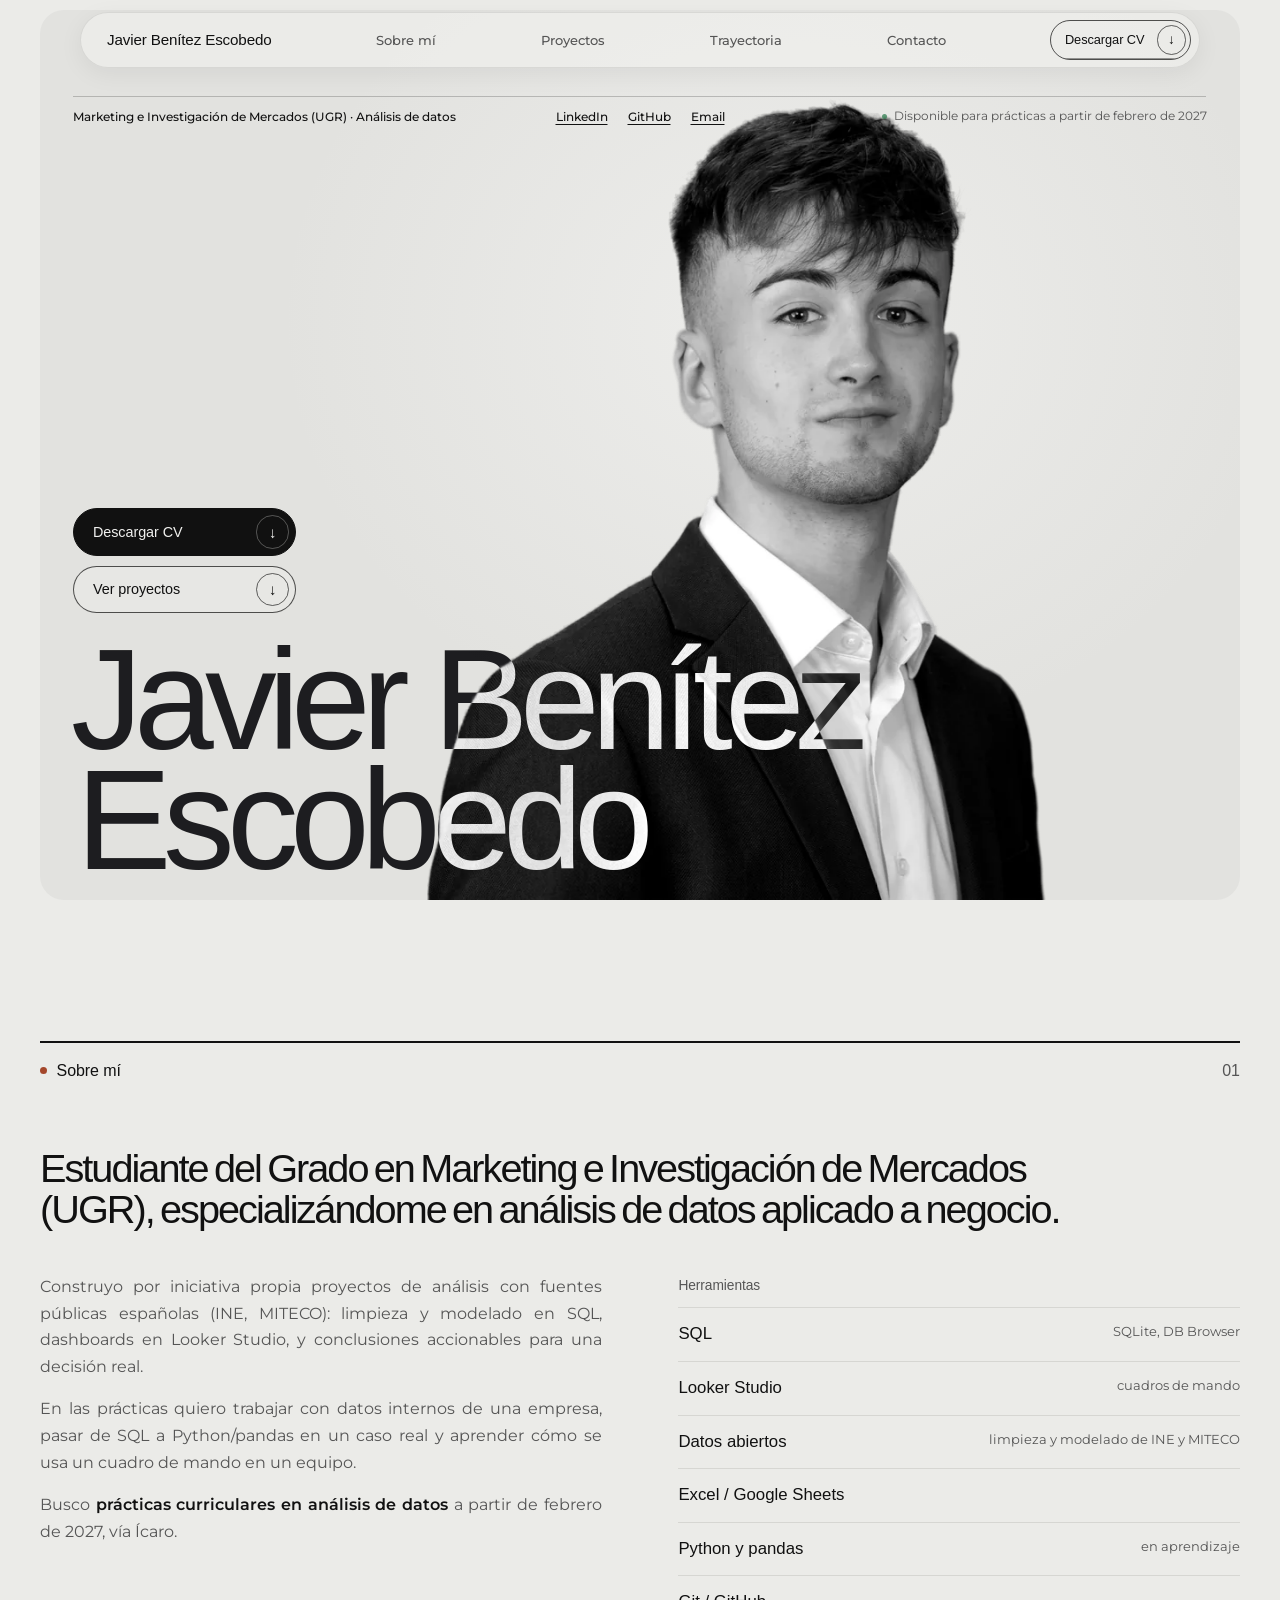
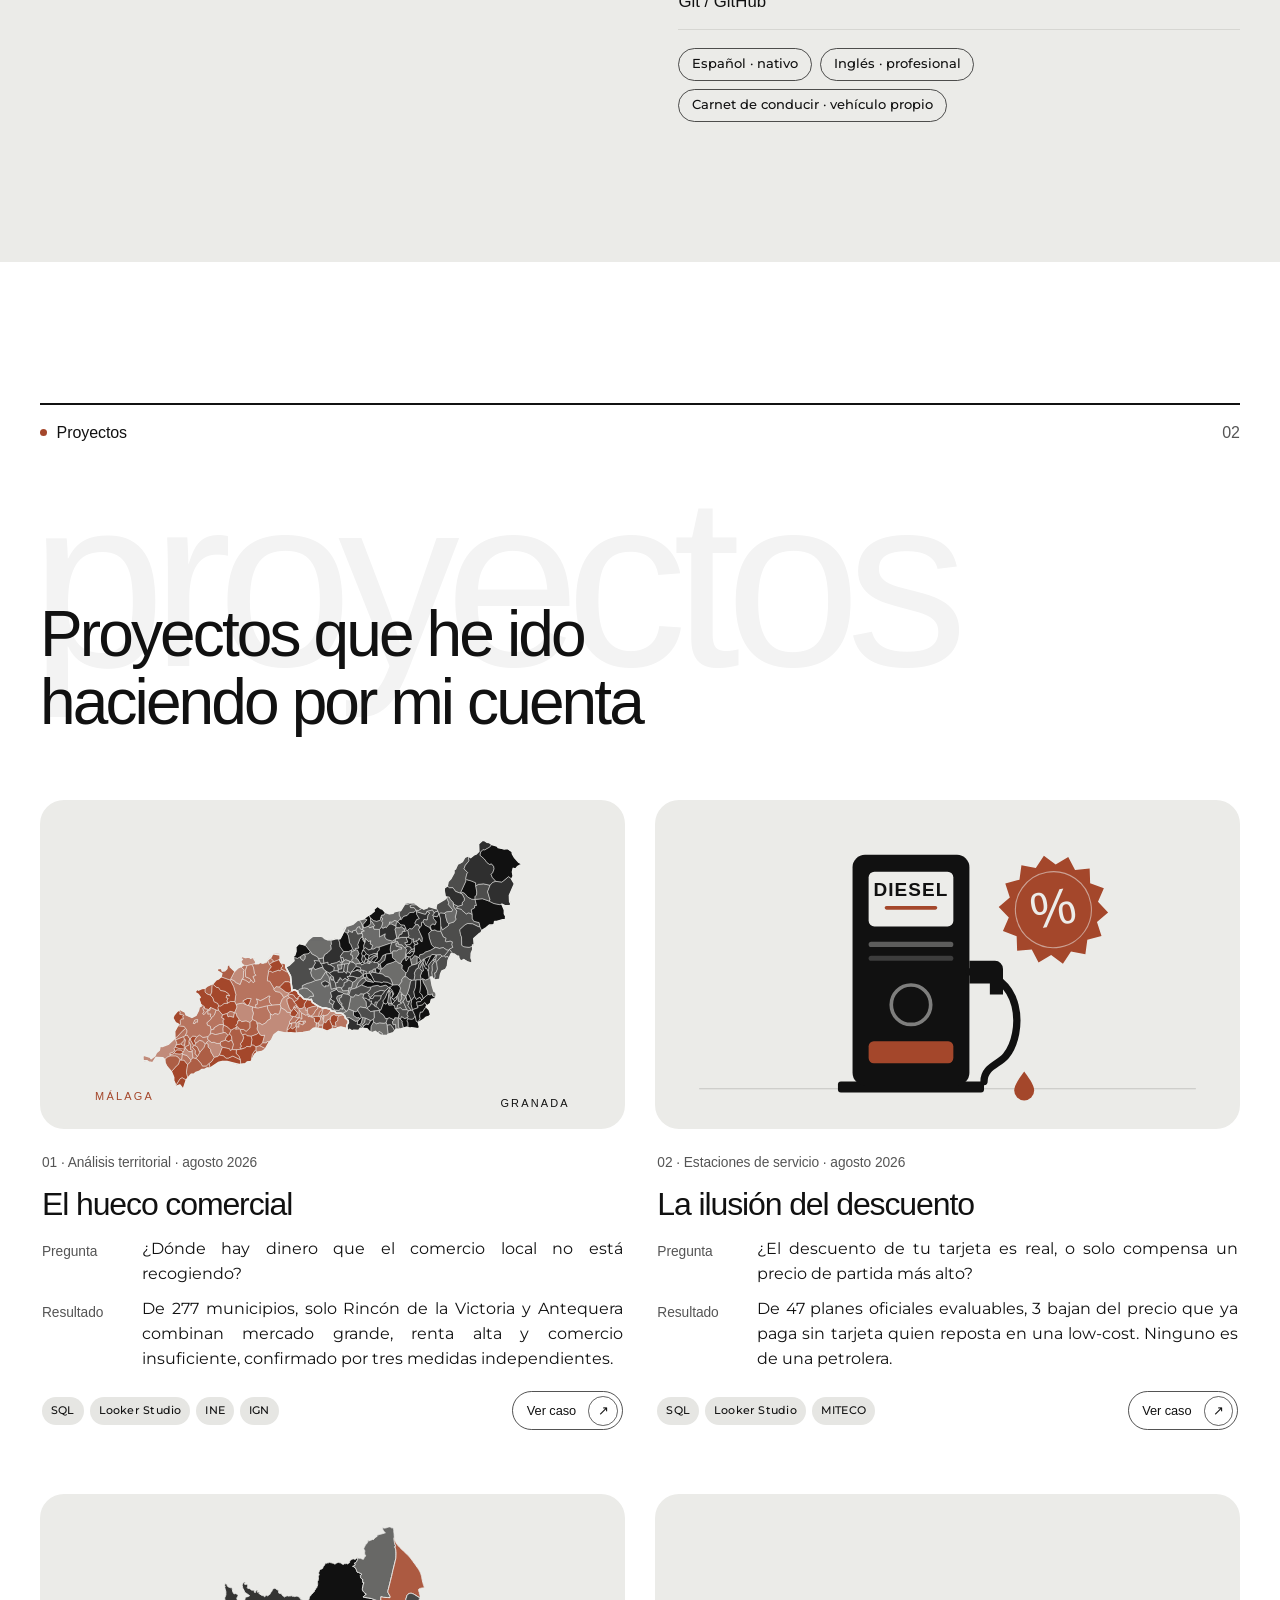
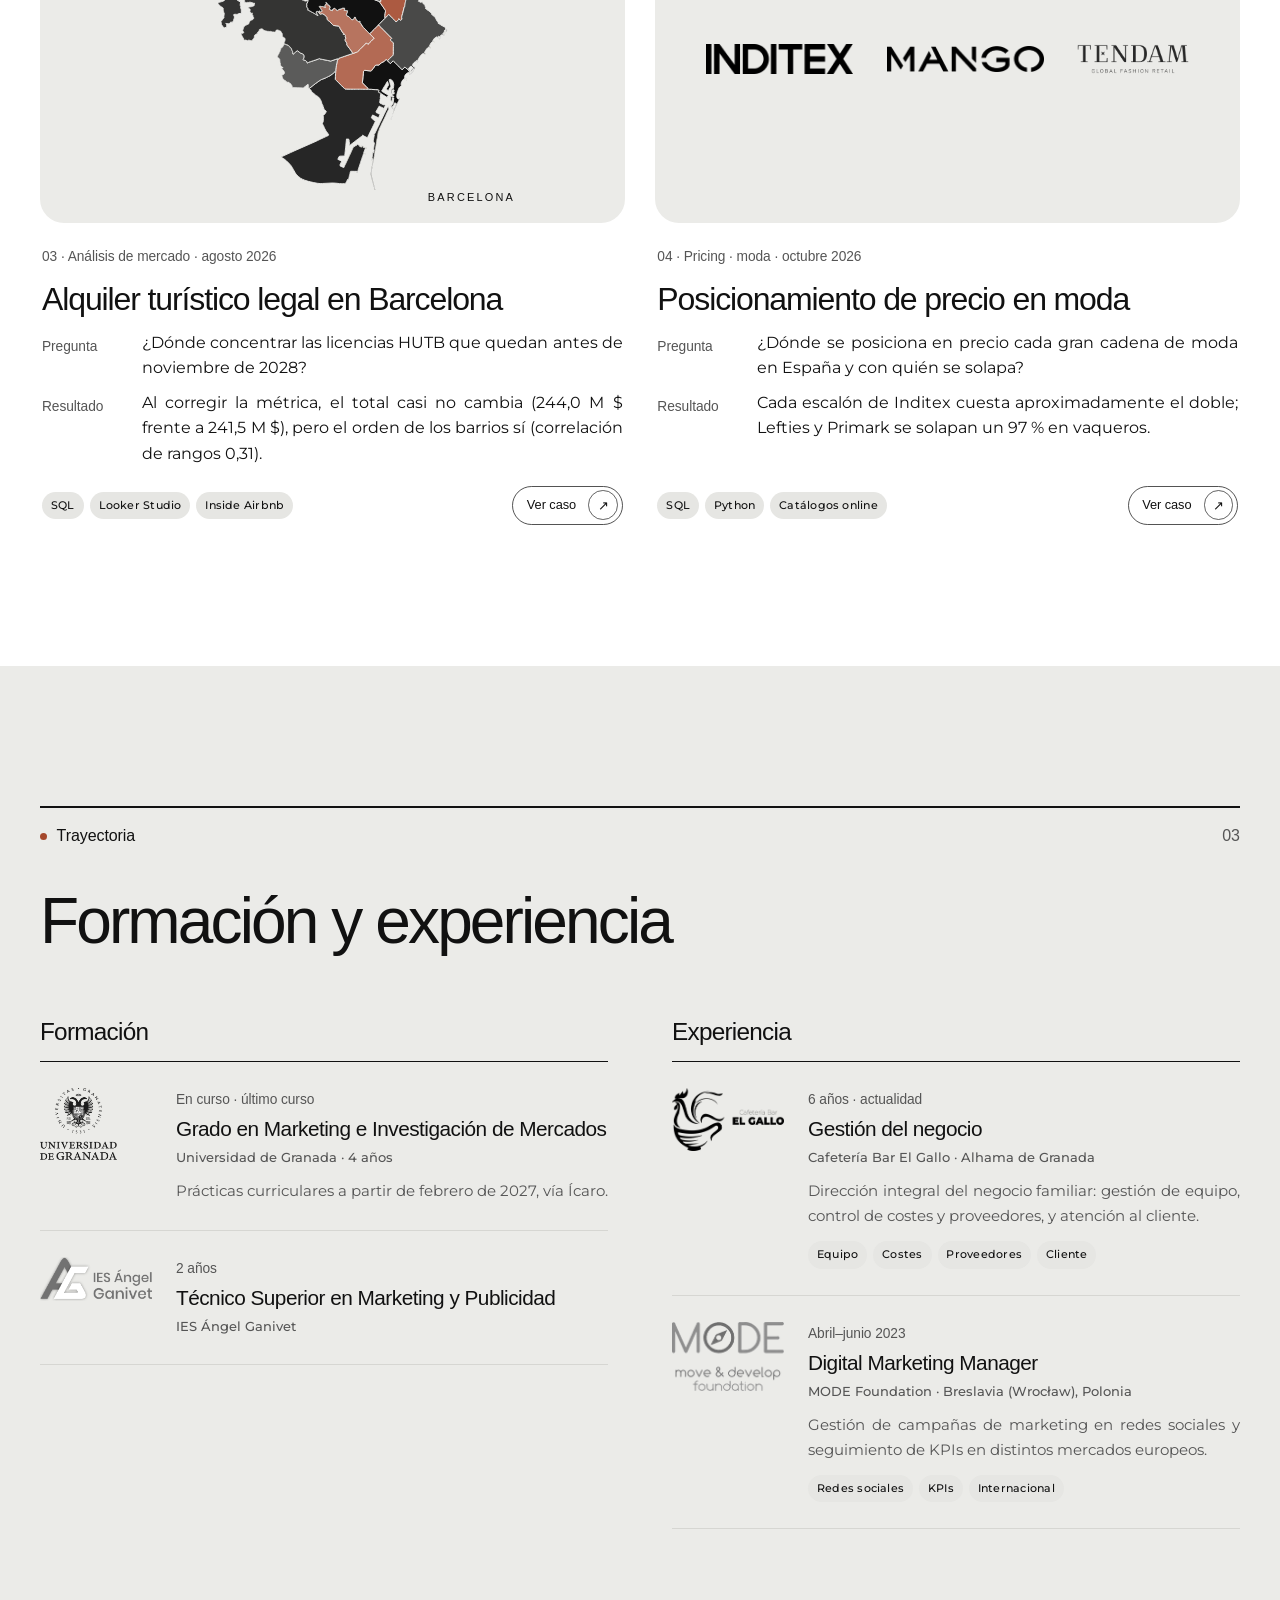
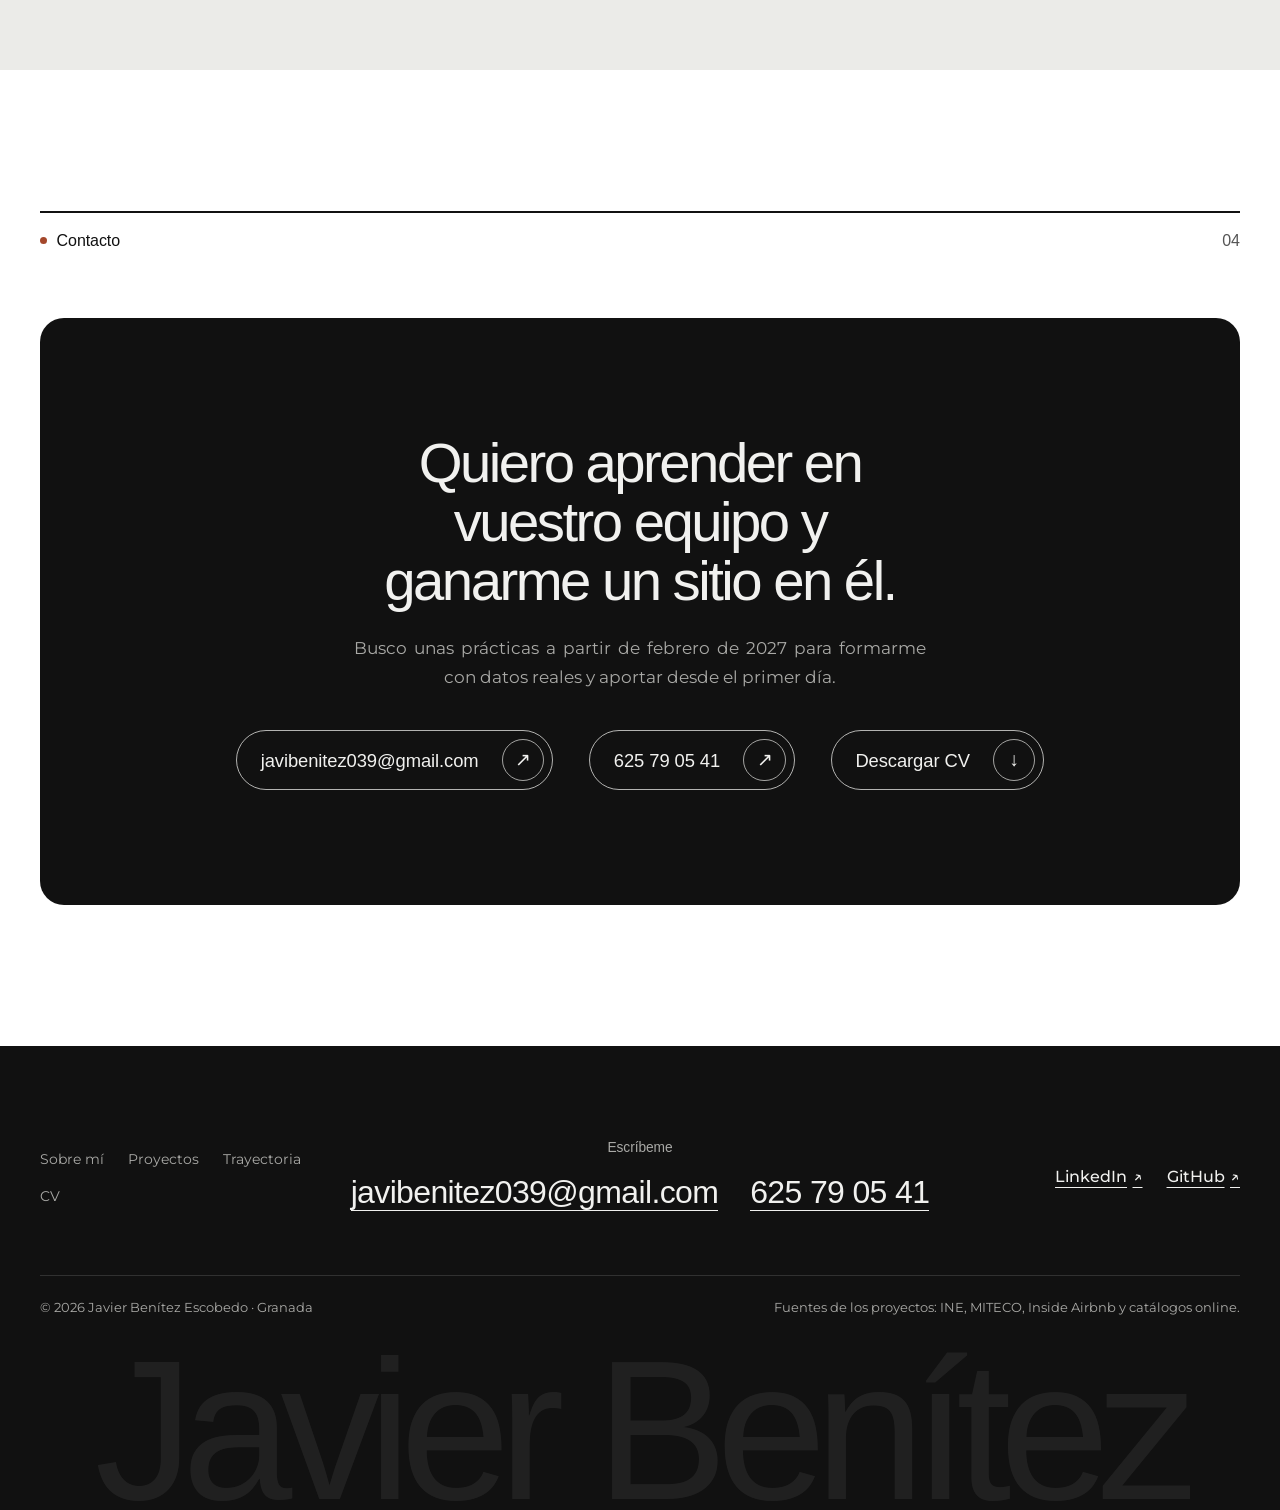
==== commit b4027fd1: "Quitar «si encajo, quedarme» del bloque de contacto Co-Authored-By: Claude Sonnet 5.5 <noreply@anthr" ====
--- a/site/index.html
+++ b/site/index.html
@@ -287,7 +287,7 @@
         <div class="section__index reveal"><p class="eyebrow">Contacto</p><span class="section__num">04</span></div>
         <div class="cta reveal">
           <h2 id="contacto-titulo">Quiero aprender en vuestro equipo y ganarme un sitio en él.</h2>
-          <p>Busco unas prácticas a partir de febrero de 2027 para formarme con datos reales, aportar desde el primer día y, si encajo, quedarme.</p>
+          <p>Busco unas prácticas a partir de febrero de 2027 para formarme con datos reales y aportar desde el primer día.</p>
           <div class="cta__actions">
             <a class="btn btn--light" href="mailto:javibenitez039@gmail.com">javibenitez039@gmail.com</a>
             <a class="btn btn--light" href="tel:+34625790541">625 79 05 41</a>
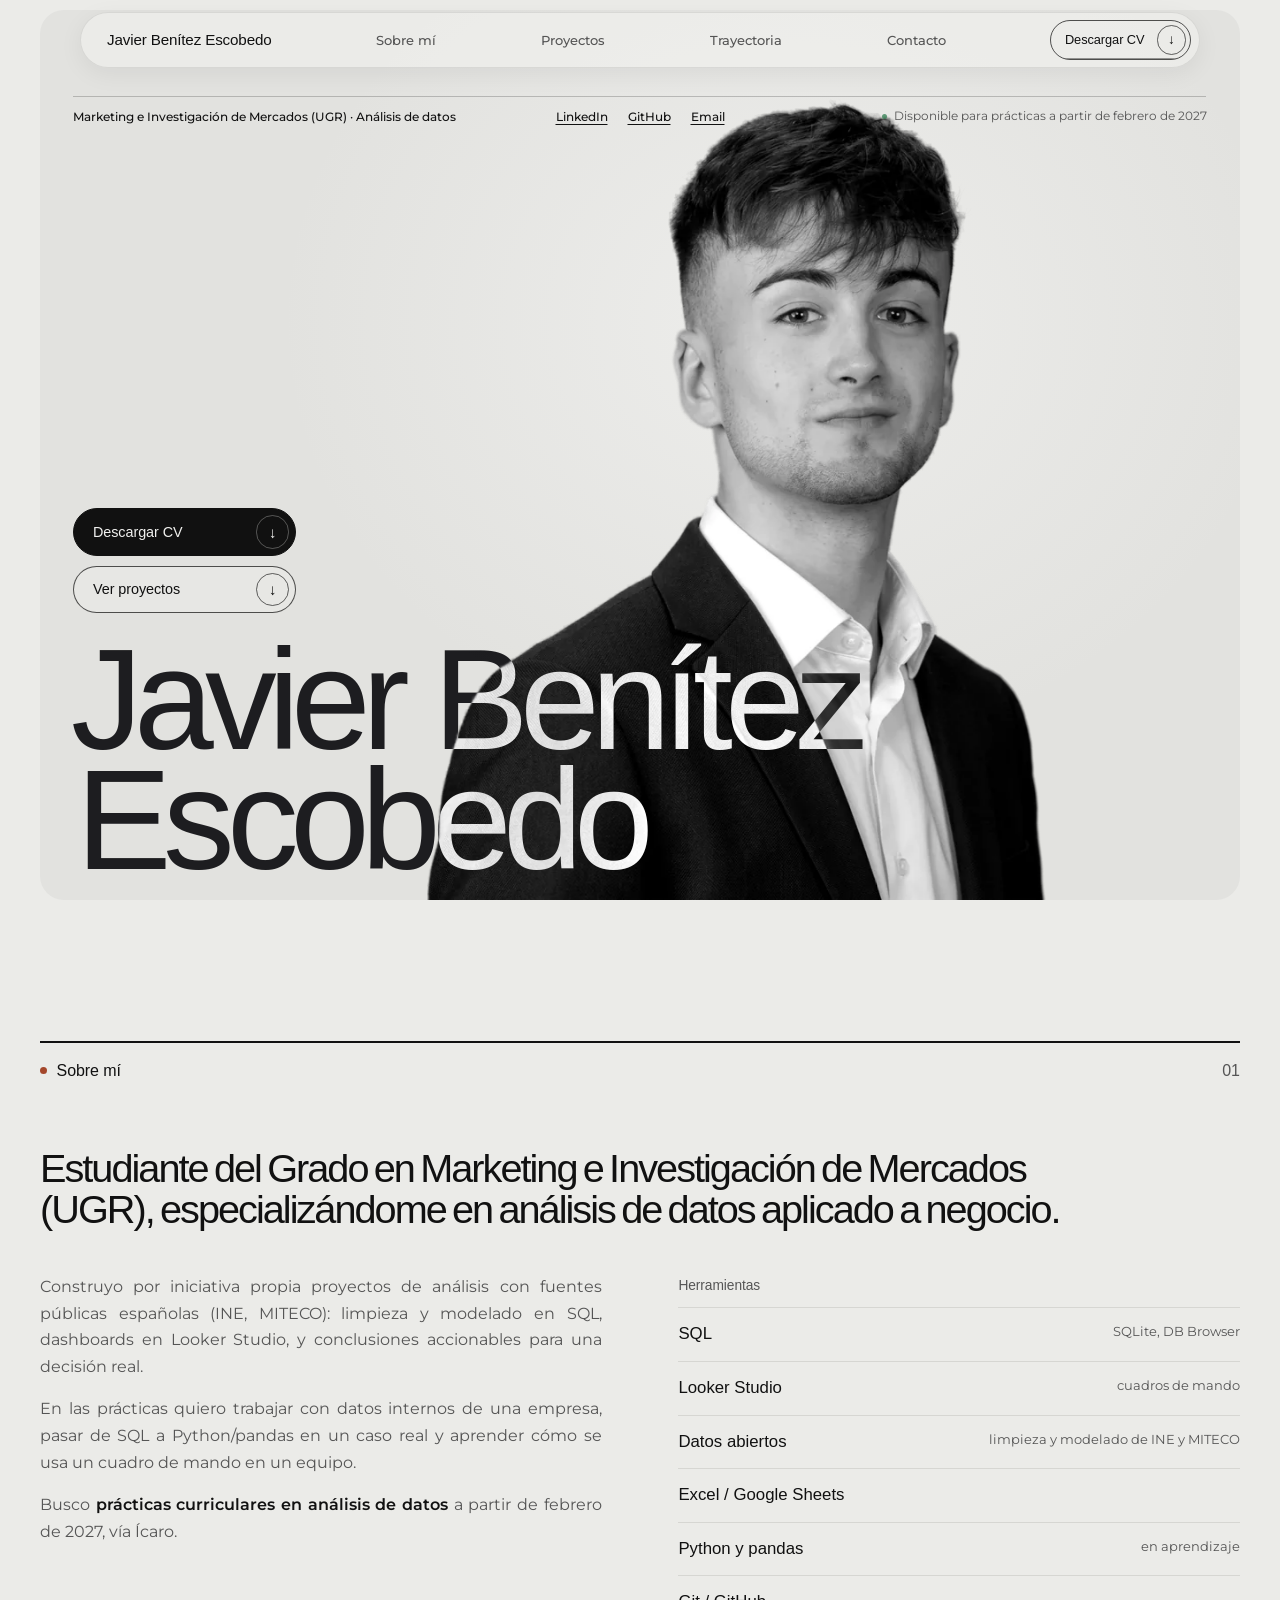
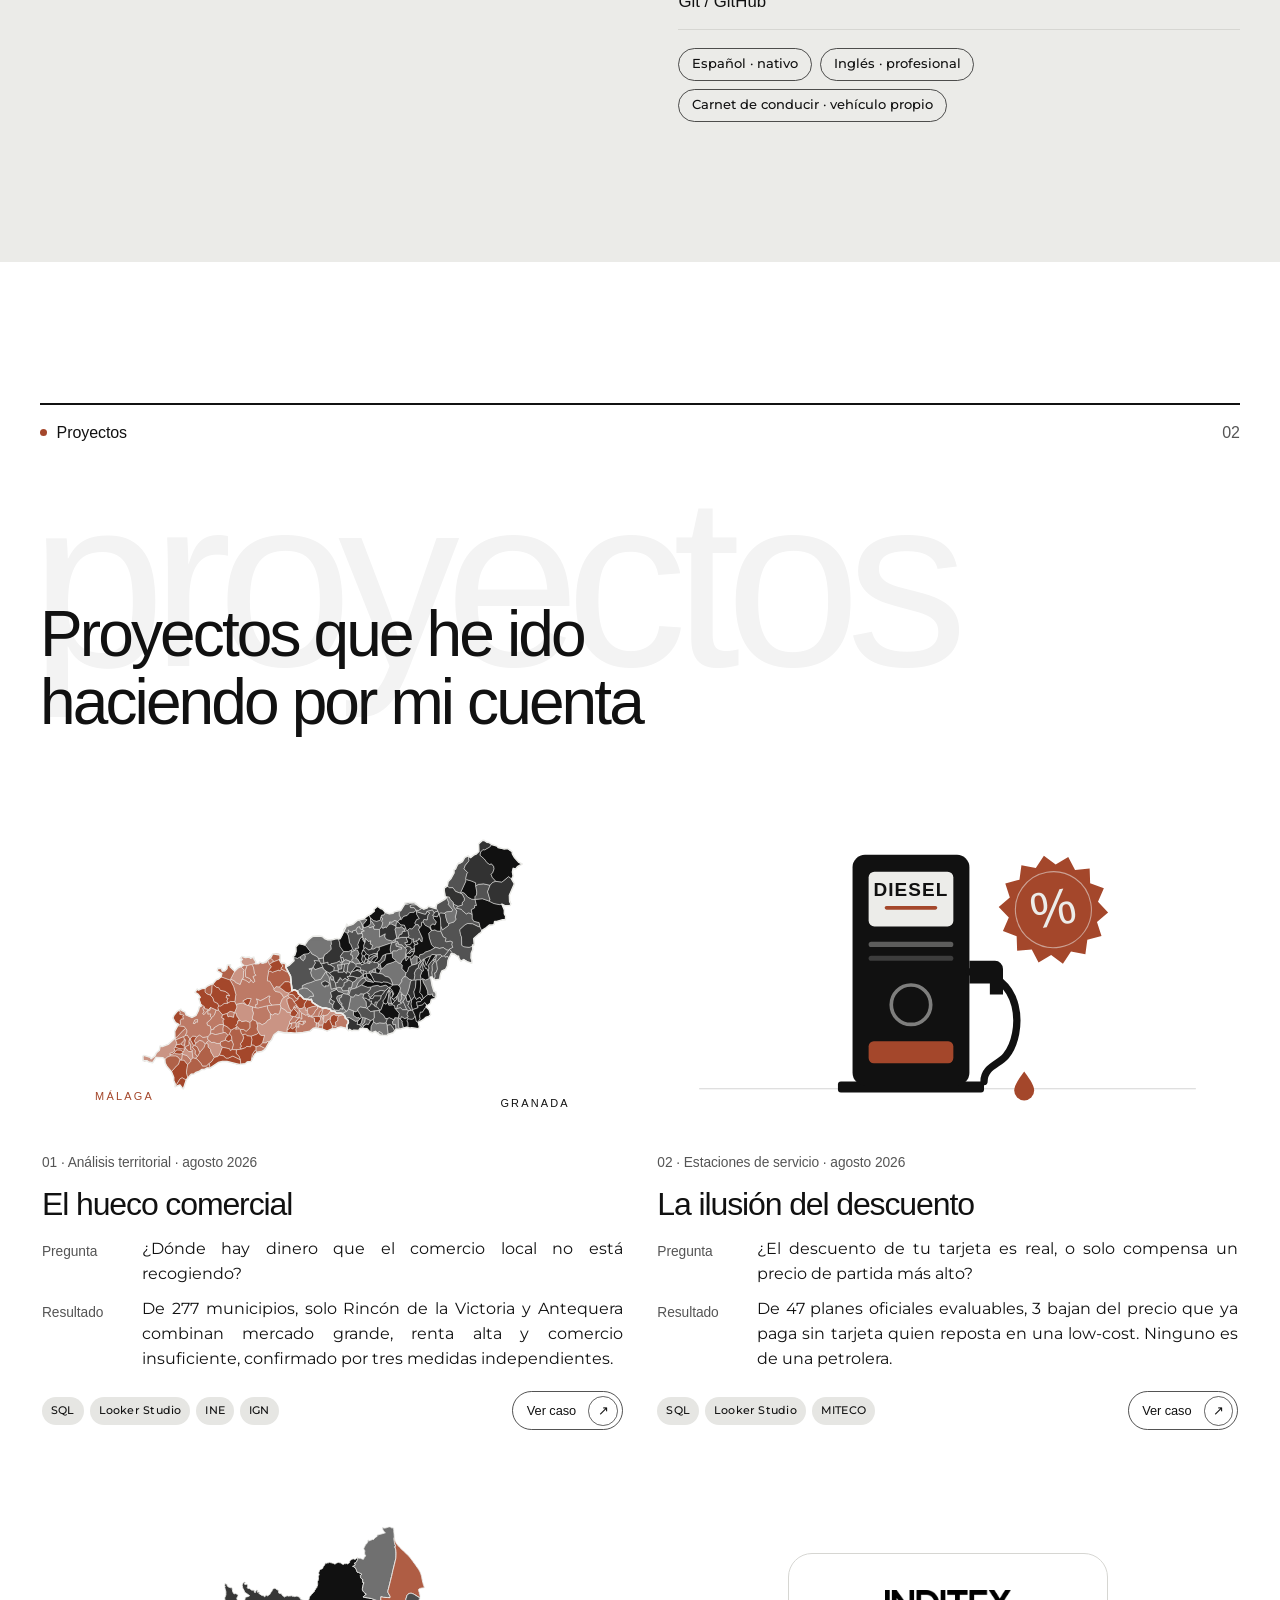
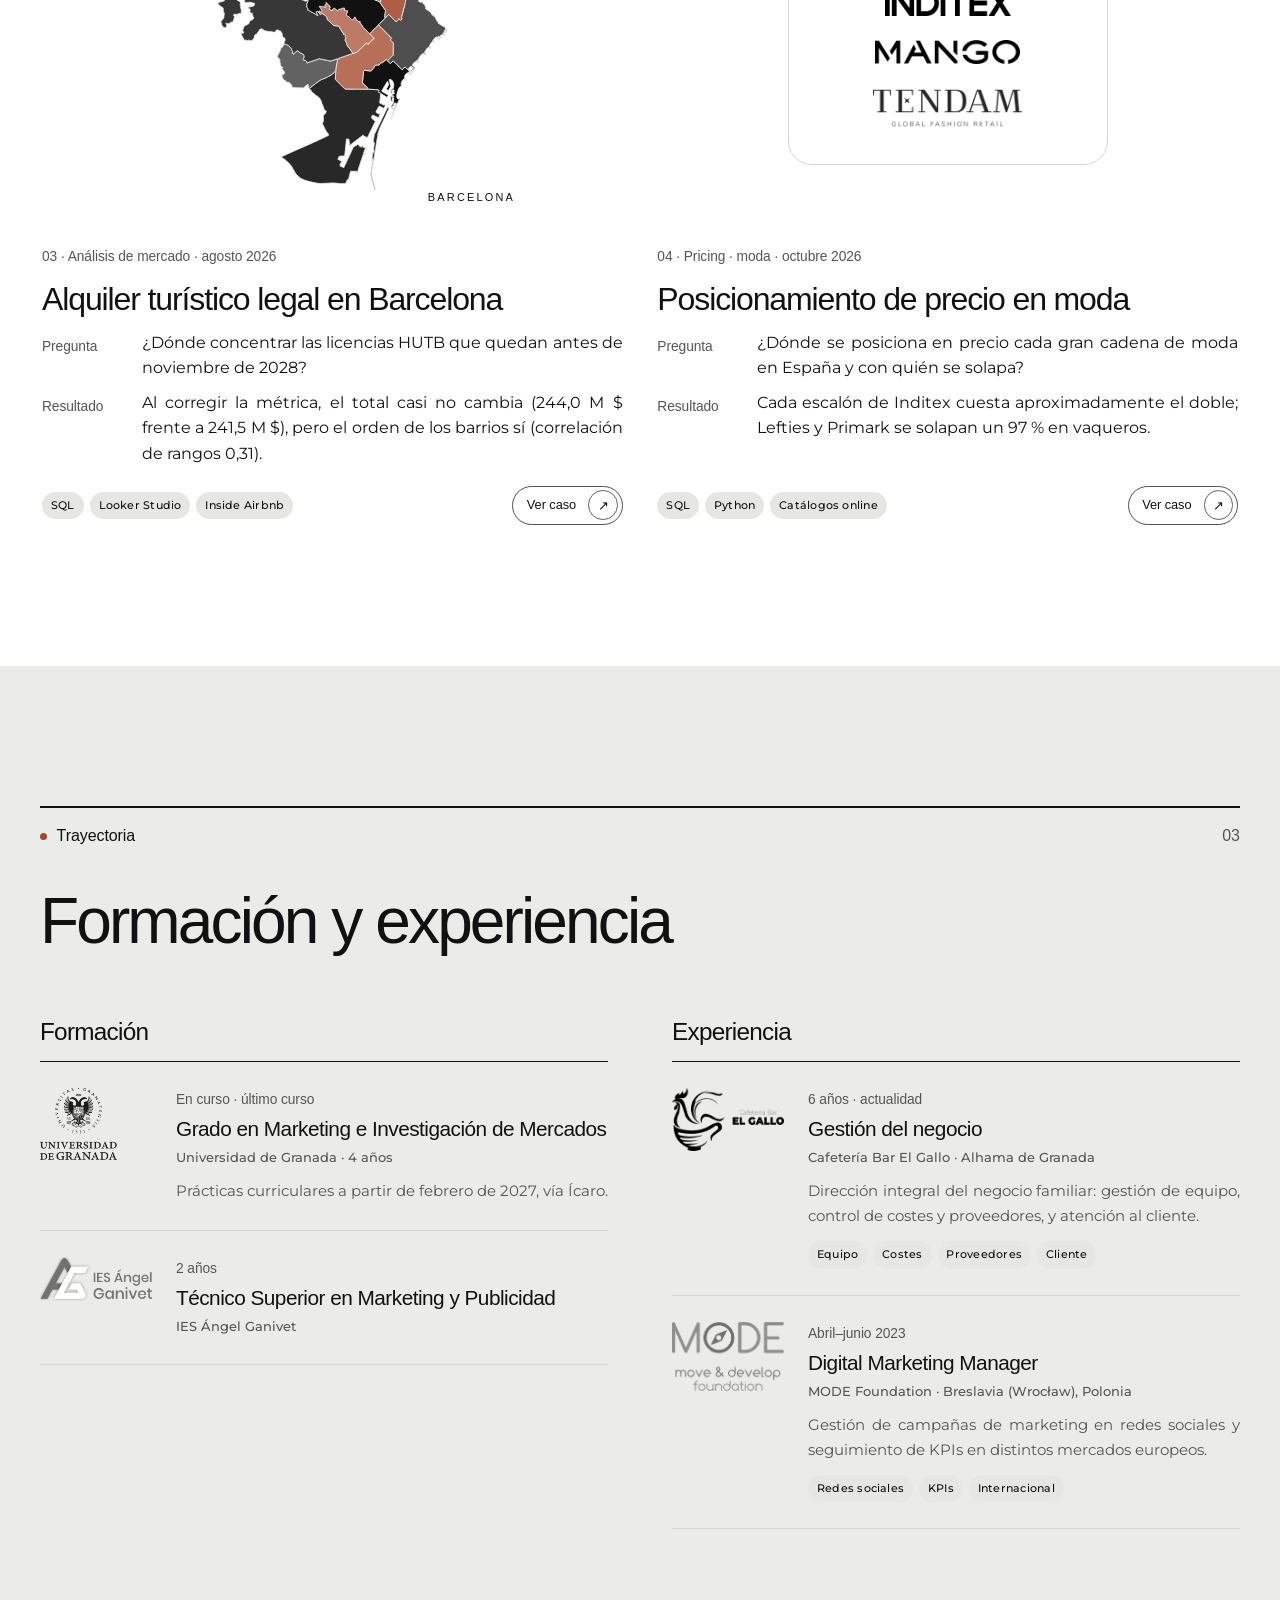
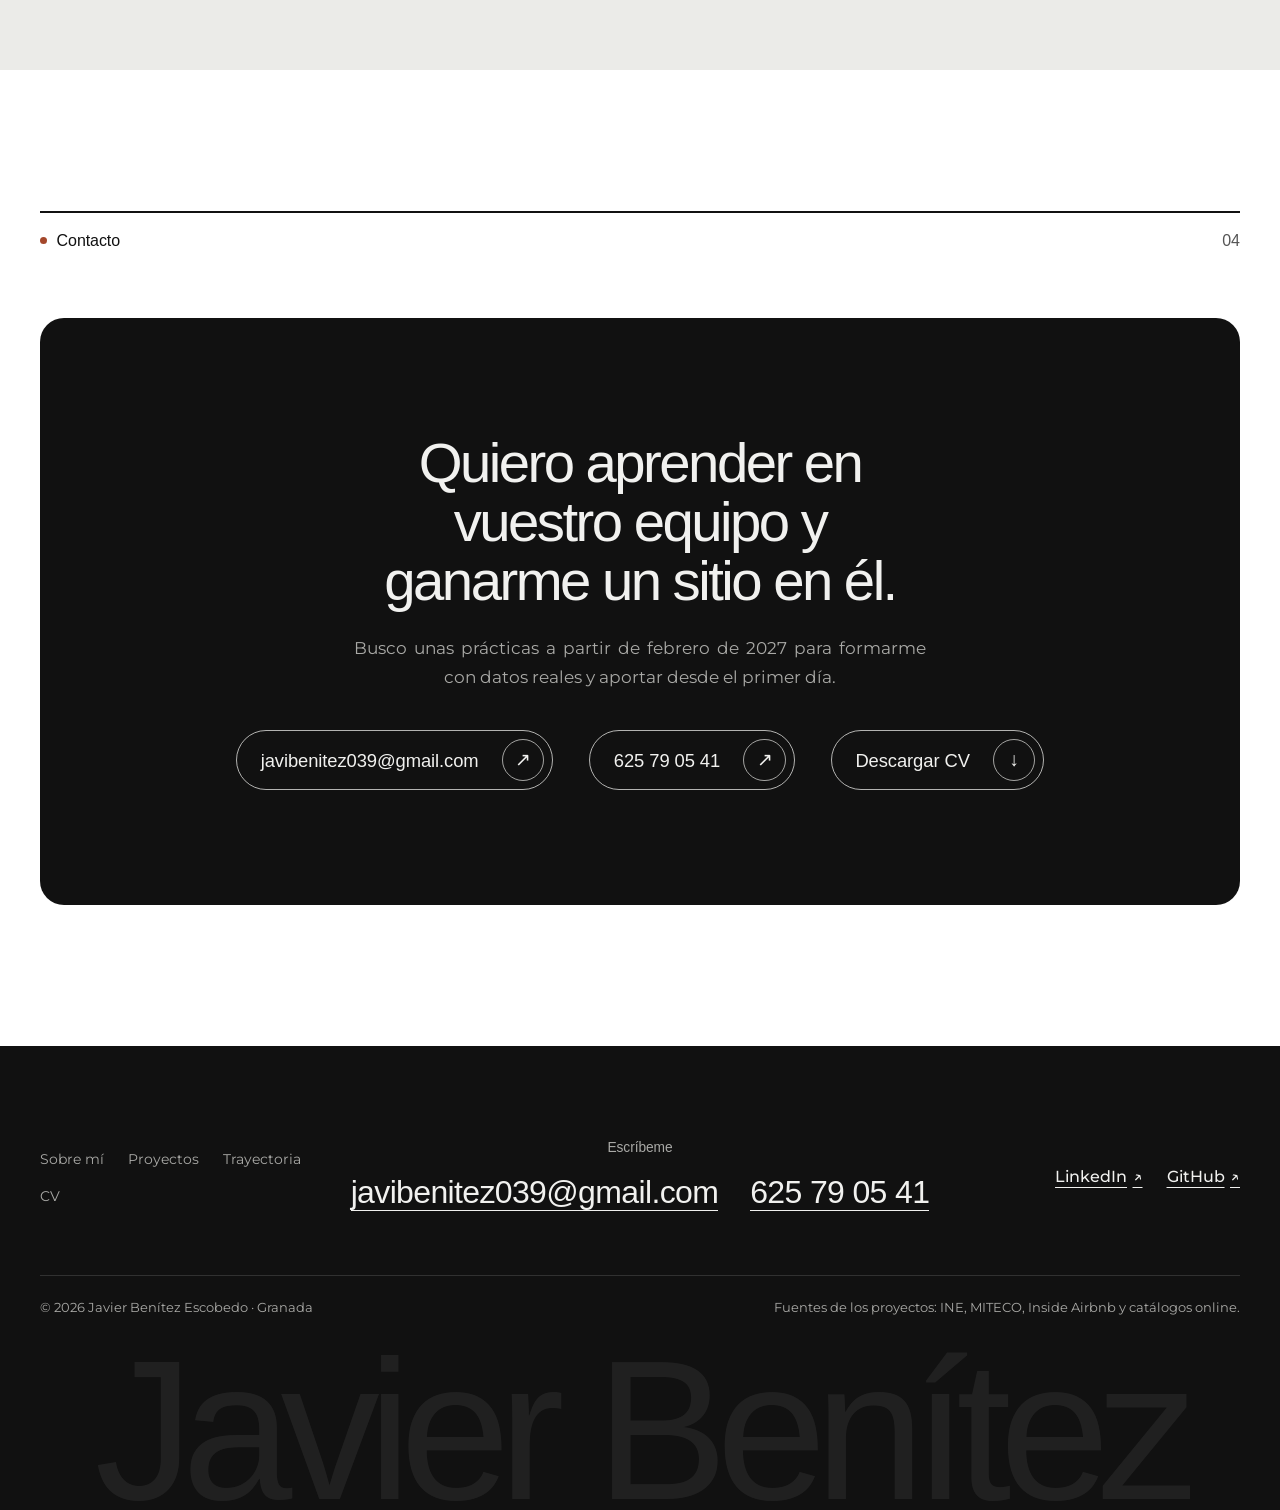
==== commit f86b3392: "Ilustraciones de proyecto sin recuadro gris y logos de cadenas reunidos en un cuadro pequeño; versió" ====
--- a/site/index.html
+++ b/site/index.html
@@ -24,7 +24,7 @@
   <link rel="preconnect" href="https://fonts.gstatic.com" crossorigin>
   <link rel="stylesheet" href="https://fonts.googleapis.com/css2?family=Montserrat:wght@400;500;600&display=swap">
   <link rel="preload" as="image" href="assets/img/javier-benitez-recorte-700.webp" imagesrcset="assets/img/javier-benitez-recorte-700.webp 700w, assets/img/javier-benitez-recorte-1200.webp 1200w" imagesizes="(max-width: 860px) 80vw, 46vw">
-  <link rel="stylesheet" href="css/styles.css">
+  <link rel="stylesheet" href="css/styles.css?v=7">
   <script>document.documentElement.classList.add('js')</script>
 
   <script type="application/ld+json">
@@ -199,9 +199,11 @@
 
           <article class="project reveal" style="--d:.08s">
             <a class="project__media project__media--logos" href="proyectos/posicionamiento-moda.html" tabindex="-1" aria-hidden="true">
-              <img src="assets/img/logos/inditex.webp" width="640" height="132" loading="lazy" decoding="async" alt="Logotipo de Inditex">
-              <img src="assets/img/logos/mango.webp" width="640" height="106" loading="lazy" decoding="async" alt="Logotipo de Mango">
-              <img src="assets/img/logos/tendam.webp" width="640" height="170" loading="lazy" decoding="async" alt="Logotipo de Tendam">
+              <span class="logo-box">
+                <img src="assets/img/logos/inditex.webp" width="640" height="132" loading="lazy" decoding="async" alt="Logotipo de Inditex">
+                <img src="assets/img/logos/mango.webp" width="640" height="106" loading="lazy" decoding="async" alt="Logotipo de Mango">
+                <img src="assets/img/logos/tendam.webp" width="640" height="170" loading="lazy" decoding="async" alt="Logotipo de Tendam">
+              </span>
             </a>
             <div class="project__body">
               <p class="project__meta label">04 · Pricing · moda · octubre 2026</p>
--- a/site/css/styles.css
+++ b/site/css/styles.css
@@ -363,19 +363,21 @@
 .project { display: flex; flex-direction: column; }
 .project__media {
   display: block; overflow: hidden;
-  border-radius: var(--r-lg); background: var(--surface);
+  border-radius: var(--r-lg); background: transparent;
   aspect-ratio: 16 / 9;
 }
 .project__media img { width: 100%; height: 100%; object-fit: cover; transition: transform .6s var(--ease); }
 .project:hover .project__media img { transform: scale(1.02); }
-.project__media--logos {                /* grupo de logotipos de las cadenas */
-  display: flex; flex-wrap: nowrap; align-items: center; justify-content: center;
-  gap: clamp(14px, 2.6vw, 36px); padding: clamp(16px, 3vw, 40px);
-}
-.project__media--logos img { width: auto; height: auto; object-fit: contain; filter: grayscale(1); transition: filter .4s, transform .6s var(--ease); }
-.project__media--logos img:nth-child(1) { width: 29%; }
-.project__media--logos img:nth-child(2) { width: 31%; }
-.project__media--logos img:nth-child(3) { width: 22%; }
+.project__media--logos { display: grid; place-items: center; }
+.logo-box {                             /* cuadro que reúne los logotipos de las cadenas */
+  display: grid; justify-items: center; gap: clamp(14px, 2vw, 24px);
+  width: min(58%, 320px); padding: clamp(20px, 3vw, 36px) clamp(24px, 3.4vw, 44px);
+  background: #fff; border: 0.6px solid var(--line); border-radius: var(--r-lg);
+}
+.project__media--logos .logo-box img { width: auto; height: auto; max-width: 100%; object-fit: contain; filter: grayscale(1); transition: filter .4s; }
+.project__media--logos .logo-box img:nth-child(1) { height: clamp(18px, 2.2vw, 26px); }
+.project__media--logos .logo-box img:nth-child(2) { height: clamp(16px, 2vw, 24px); }
+.project__media--logos .logo-box img:nth-child(3) { height: clamp(28px, 3.4vw, 40px); }
 .project:hover .project__media--logos img { filter: none; transform: none; }
 .project__body { padding: 22px 2px 0; display: flex; flex-direction: column; gap: 14px; flex: 1; }
 .project__meta { margin: 0; }
@@ -696,7 +698,7 @@
 /* Bandas alternas a todo el ancho: Sobre mí (gris) · Proyectos (blanco)
    · Trayectoria (gris) · Contacto (blanco) */
 .band { background: var(--surface); }
-.band .project__media { background: var(--bg); }
+.band .project__media { background: transparent; }
 .band .ghost { color: rgba(17, 17, 17, .05); }
 #proyectos.section { padding-top: var(--section); }
 
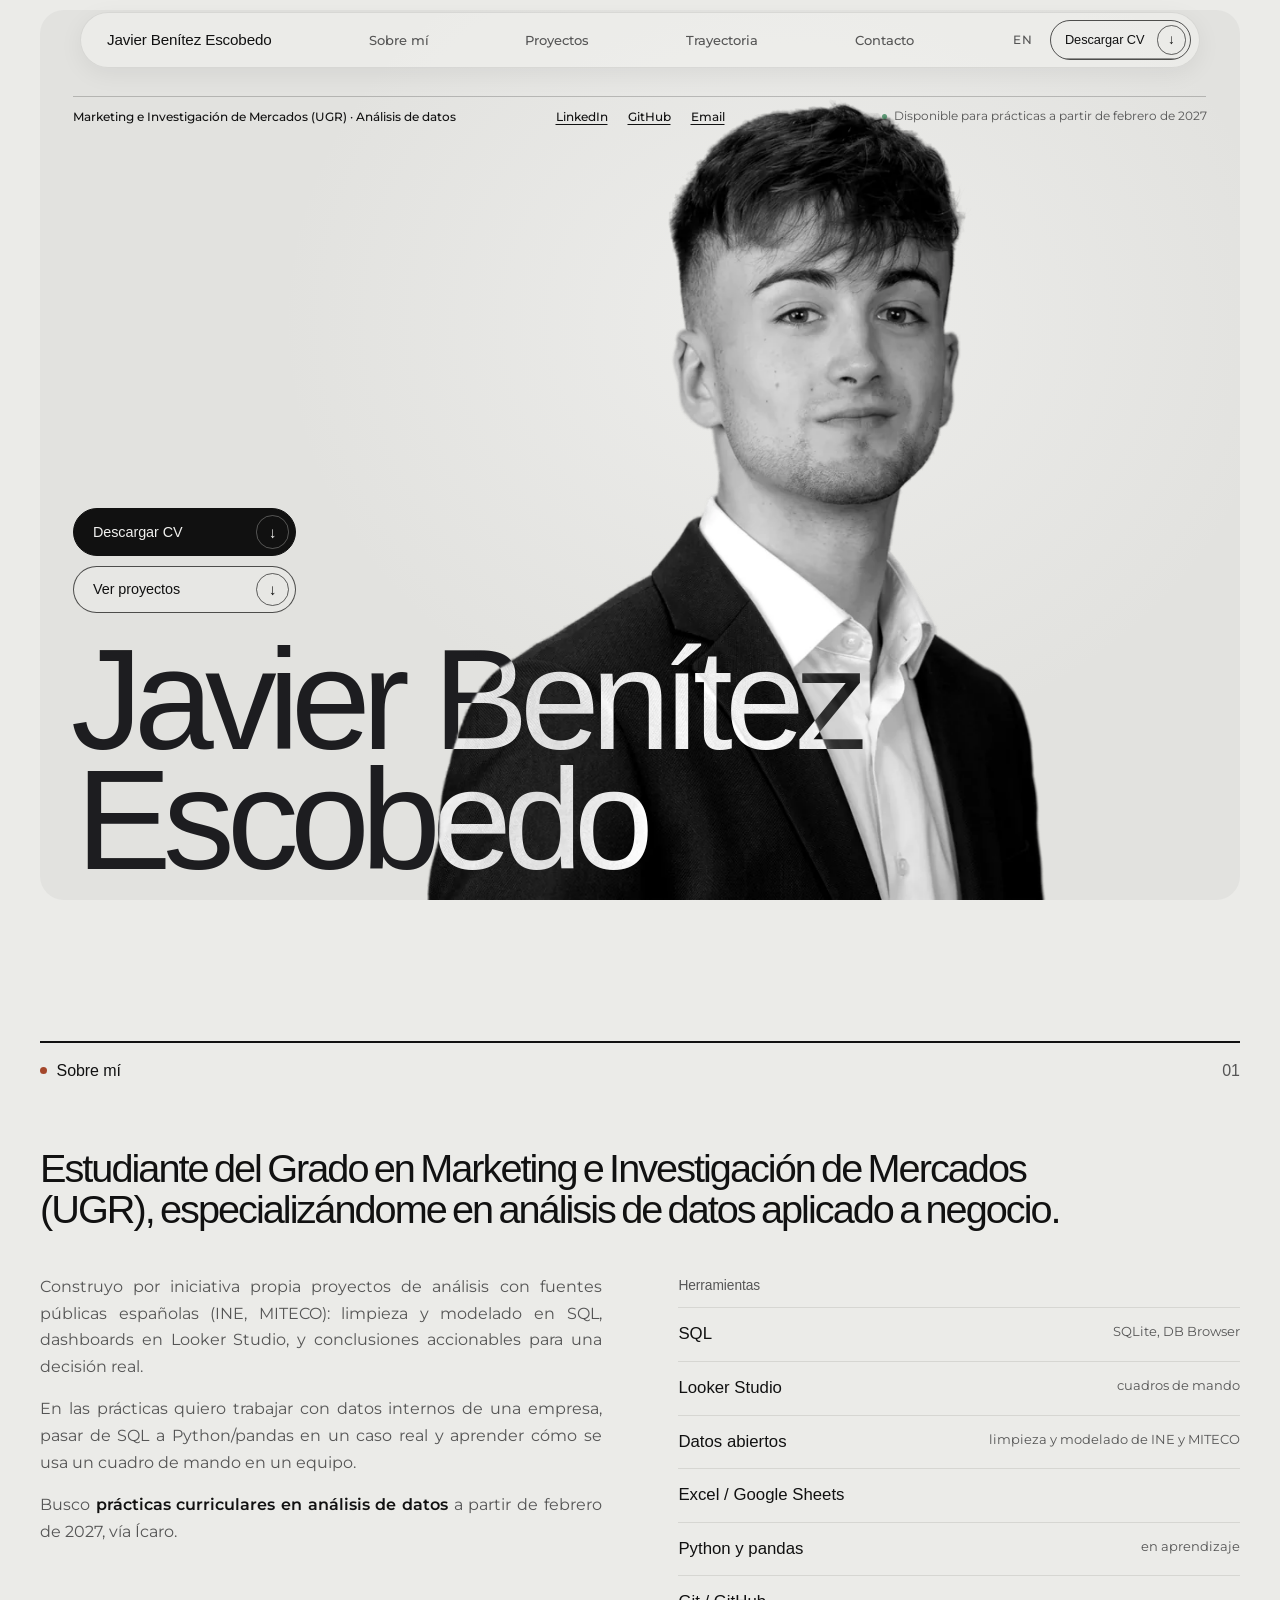
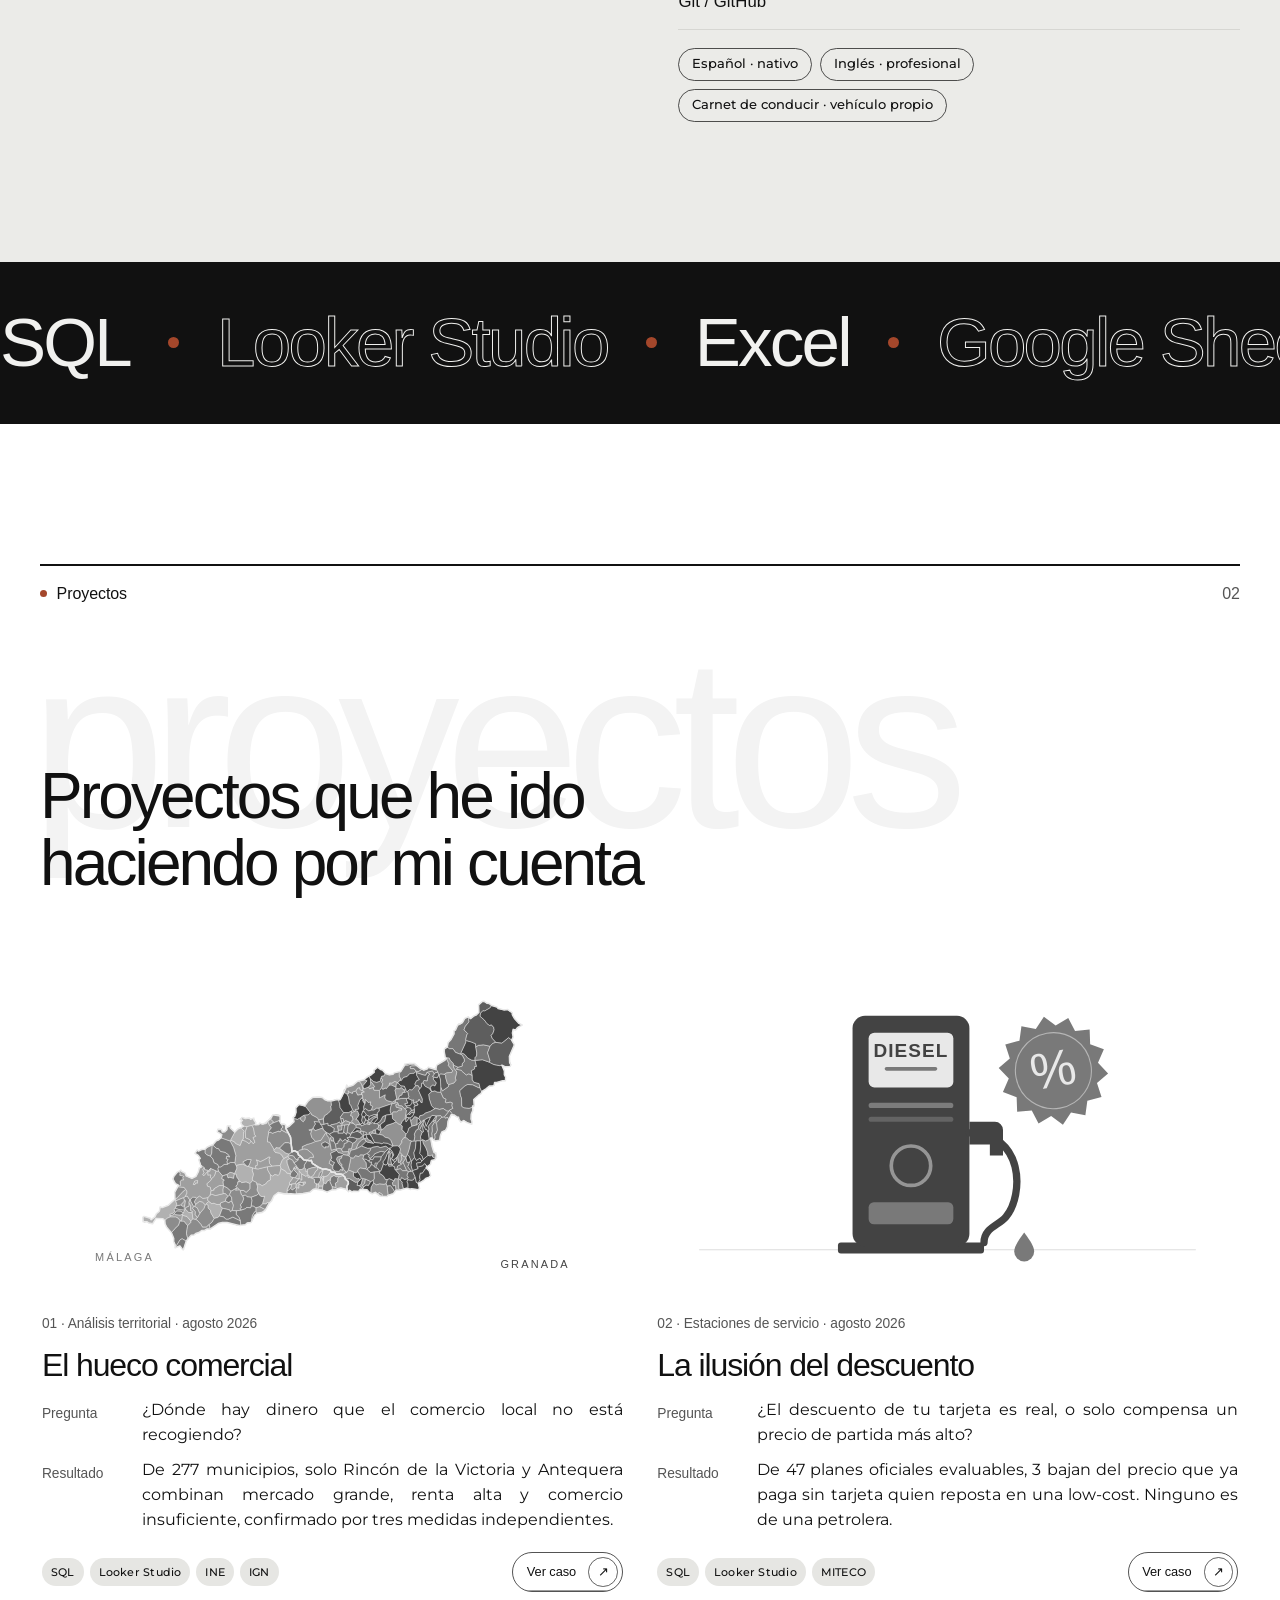
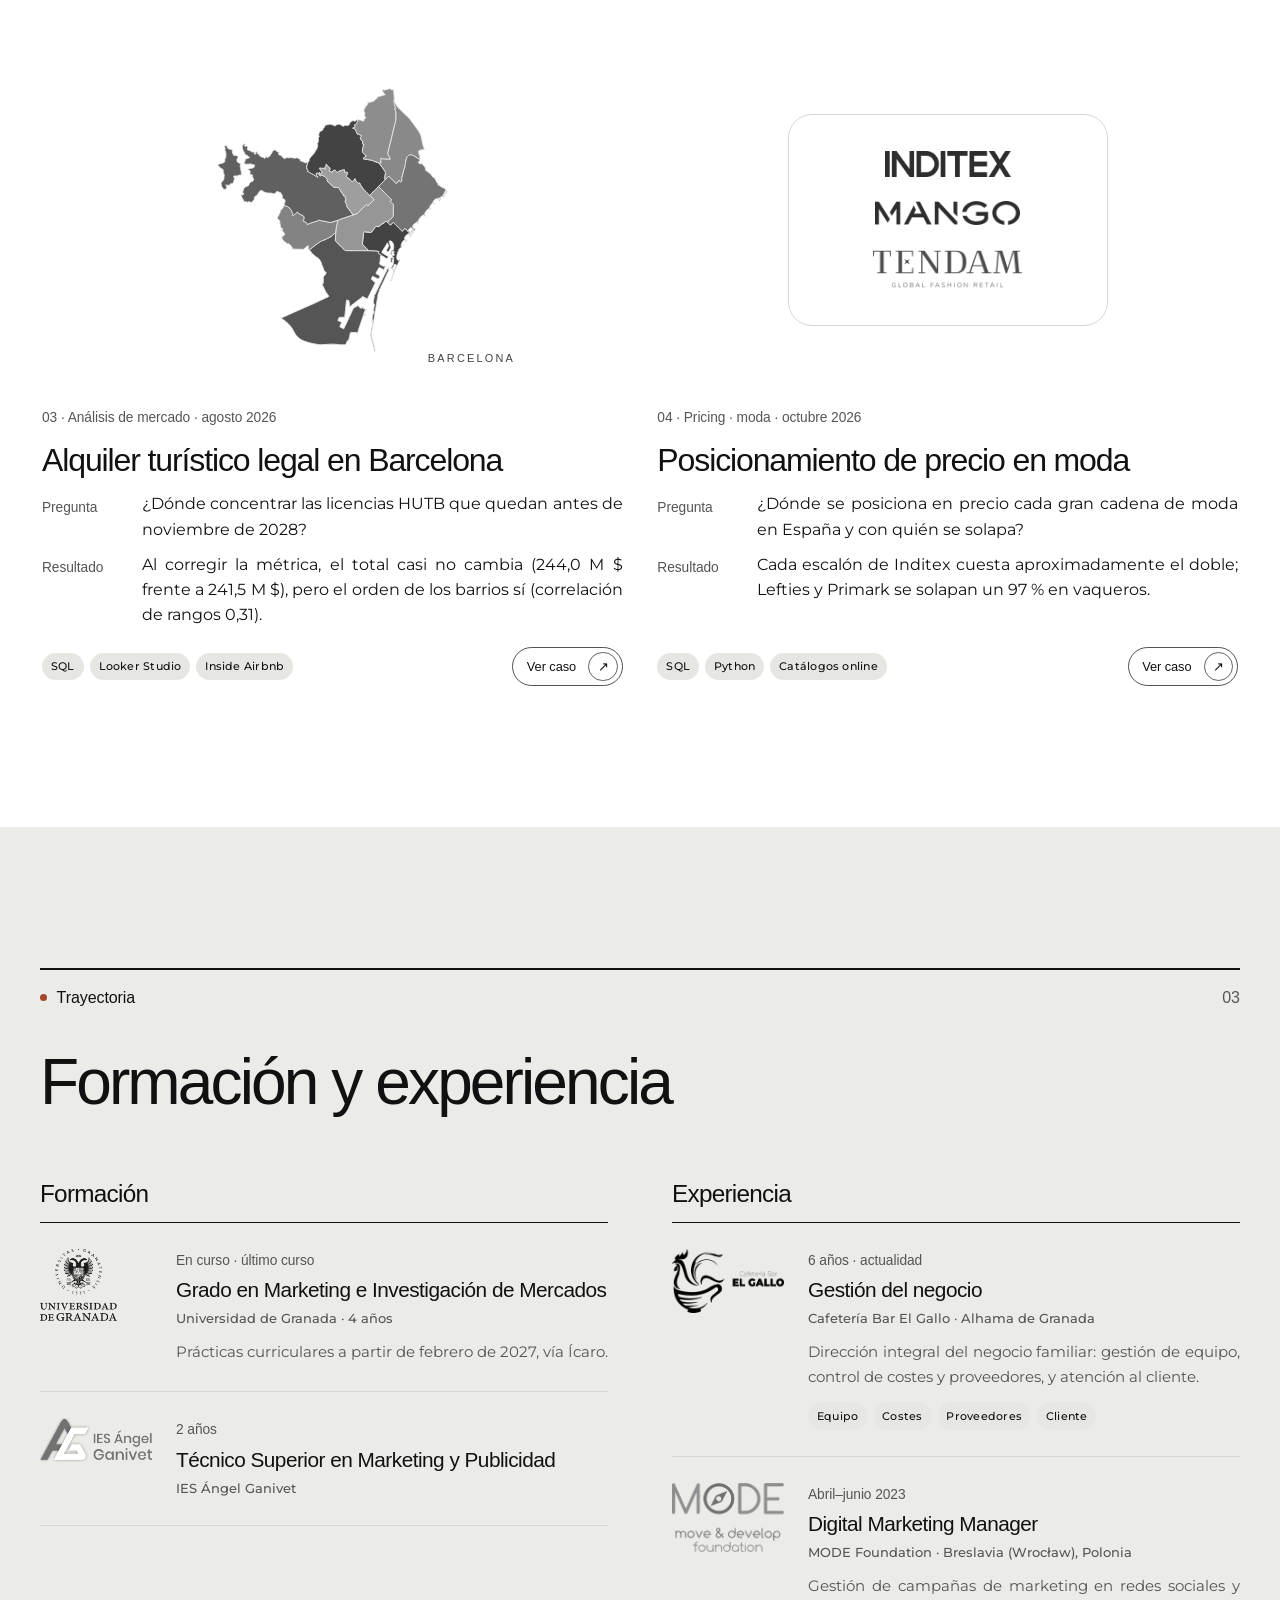
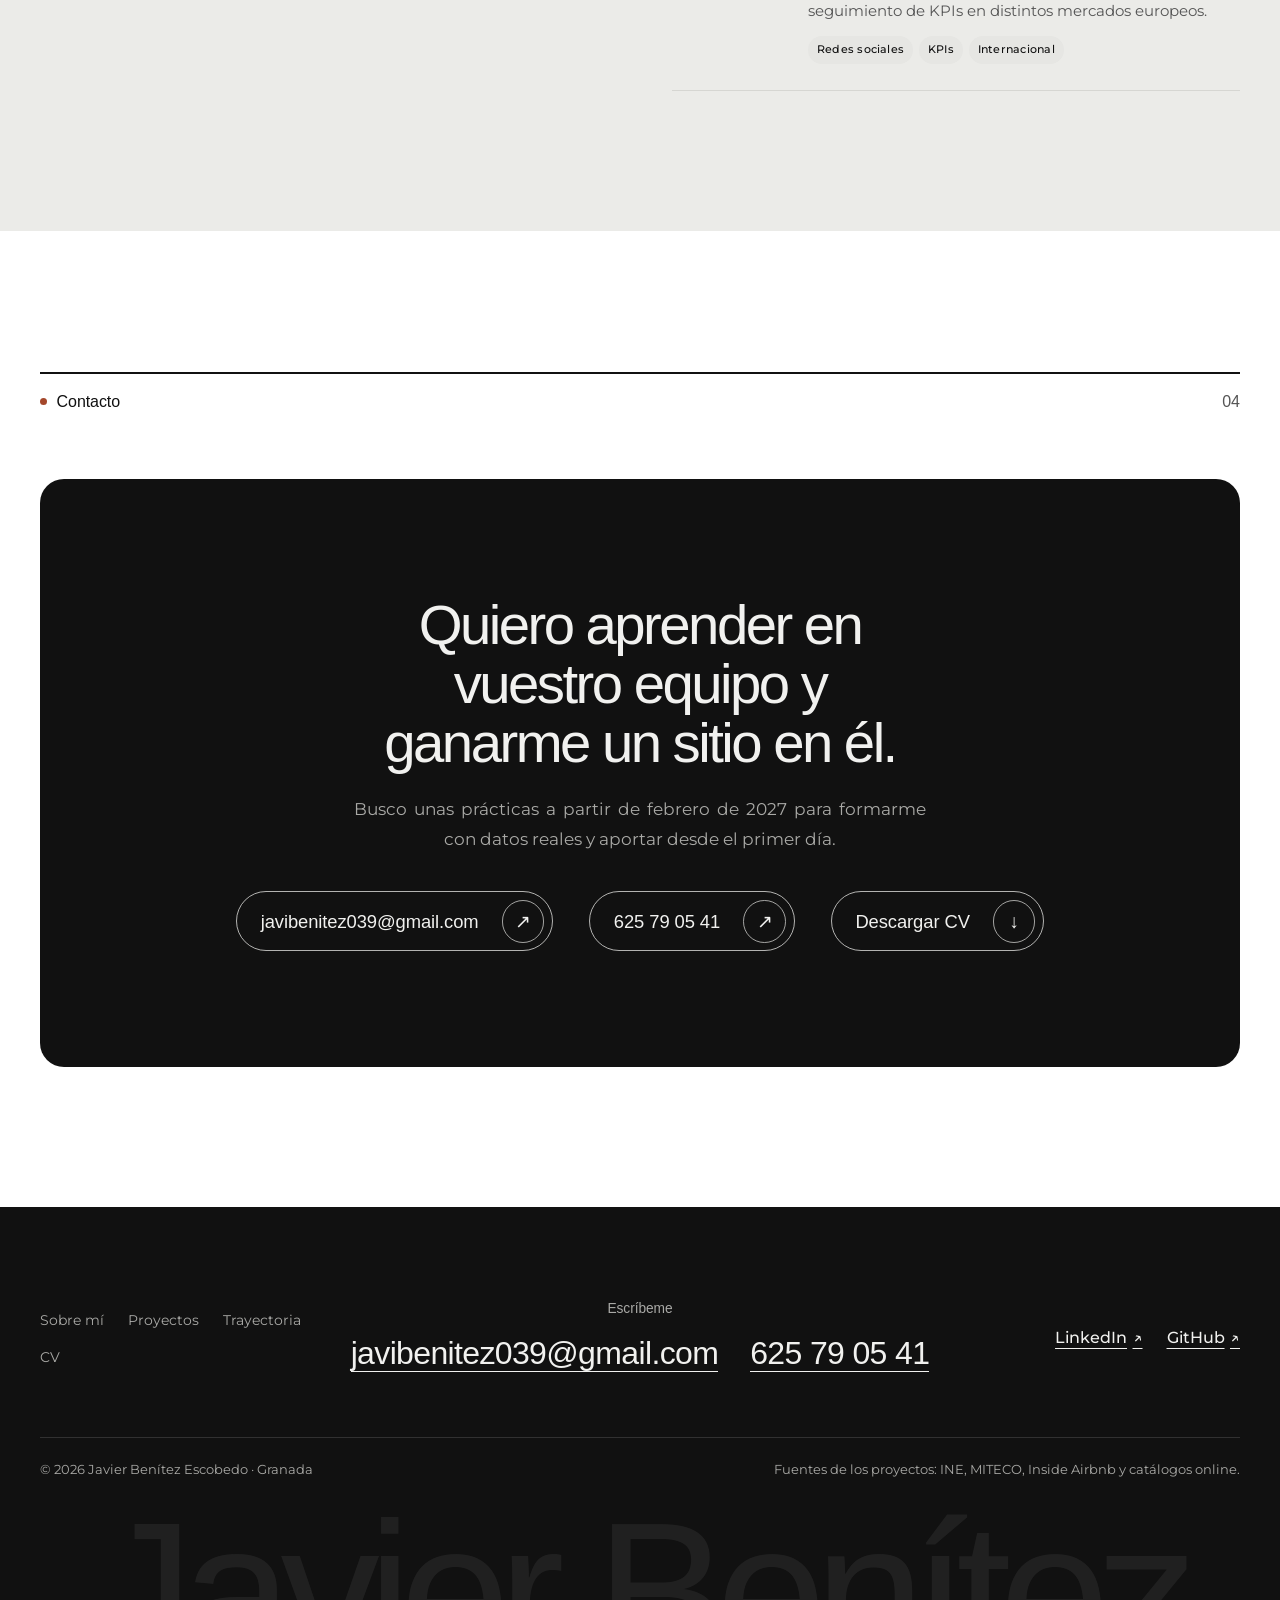
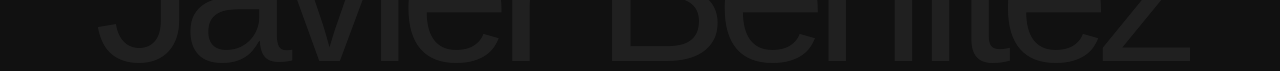
==== commit ee5f2ea6: "Franja oscura de herramientas en movimiento, ilustraciones que se colorean al pasar el ratón y porta" ====
--- a/site/index.html
+++ b/site/index.html
@@ -6,6 +6,8 @@
   <title>Javier Benítez Escobedo · Análisis de datos · Prácticas desde feb. 2027</title>
   <meta name="description" content="Estudiante de último curso de Marketing e Investigación de Mercados (UGR), especializándome en análisis de datos. Busco prácticas a partir de febrero de 2027.">
   <link rel="canonical" href="https://degallo.github.io/">
+  <link rel="alternate" hreflang="es" href="https://degallo.github.io/">
+  <link rel="alternate" hreflang="en" href="https://degallo.github.io/en/">
   <meta name="theme-color" content="#EBEBE8">
   <link rel="icon" href="favicon.svg" type="image/svg+xml">
 
@@ -24,7 +26,7 @@
   <link rel="preconnect" href="https://fonts.gstatic.com" crossorigin>
   <link rel="stylesheet" href="https://fonts.googleapis.com/css2?family=Montserrat:wght@400;500;600&display=swap">
   <link rel="preload" as="image" href="assets/img/javier-benitez-recorte-700.webp" imagesrcset="assets/img/javier-benitez-recorte-700.webp 700w, assets/img/javier-benitez-recorte-1200.webp 1200w" imagesizes="(max-width: 860px) 80vw, 46vw">
-  <link rel="stylesheet" href="css/styles.css?v=7">
+  <link rel="stylesheet" href="css/styles.css?v=8">
   <script>document.documentElement.classList.add('js')</script>
 
   <script type="application/ld+json">
@@ -65,7 +67,10 @@
           <li><a href="#contacto">Contacto</a></li>
         </ul>
       </nav>
-      <a class="btn btn--sm nav__cv" href="assets/docs/CV_Javier_Benitez_Escobedo.pdf" download><span class="nav__cv-long">Descargar&nbsp;</span>CV</a>
+      <div class="header__end">
+        <a class="lang" href="en/" hreflang="en" lang="en" aria-label="English version">EN</a>
+        <a class="btn btn--sm nav__cv" href="assets/docs/CV_Javier_Benitez_Escobedo.pdf" download><span class="nav__cv-long">Descargar&nbsp;</span>CV</a>
+      </div>
     </div>
   </header>
 
@@ -127,6 +132,14 @@
             </div>
           </div>
         </div>
+      </div>
+    </section>
+
+    <!-- ===== Franja de herramientas ===== -->
+    <section class="marquee" aria-label="Herramientas con las que trabajo">
+      <div class="marquee__track">
+        <ul class="marquee__list"><li>SQL</li><li>Looker Studio</li><li>Excel</li><li>Google Sheets</li><li>Python</li><li>pandas</li><li>Git</li><li>GitHub</li><li>INE</li><li>MITECO</li><li>Datos abiertos</li></ul>
+        <ul class="marquee__list" aria-hidden="true"><li>SQL</li><li>Looker Studio</li><li>Excel</li><li>Google Sheets</li><li>Python</li><li>pandas</li><li>Git</li><li>GitHub</li><li>INE</li><li>MITECO</li><li>Datos abiertos</li></ul>
       </div>
     </section>
 
--- a/site/css/styles.css
+++ b/site/css/styles.css
@@ -627,6 +627,7 @@
   .hero__actions .btn { min-width: 0; padding: 0.3em 0.3em 0.3em 1.05em; font-size: 0.8rem; }
   .hero__actions .btn::after { margin-left: 0.9em; }
   .nav__cv::after { display: none; }
+  .header__end { gap: 10px; }
   .nav__cv { padding: 0.62em 1.05em; }
   .hero__actions .btn:not(.btn--ink) { display: none; }
   .projects { grid-template-columns: minmax(0, 1fr); }
@@ -647,10 +648,53 @@
   th, td { padding: 10px 12px; }
 }
 
+/* ---------- Franja oscura de herramientas (marquesina) ----------
+   Dos copias de la lista; la pista se desplaza el 50 % y vuelve a empezar
+   sin salto. Con movimiento reducido se queda quieta y envuelve. */
+.marquee {
+  overflow: hidden; background: var(--ink); color: var(--on-dark);
+  padding-block: clamp(26px, 3.6vw, 52px);
+}
+.marquee__track { display: flex; width: max-content; }
+.marquee__list {
+  display: flex; align-items: center; flex: none;
+  list-style: none; margin: 0; padding: 0;
+}
+.marquee__list li {
+  display: flex; align-items: center;
+  font-family: var(--font-display); font-weight: 500;
+  font-size: clamp(2rem, 5.4vw, 4.6rem); line-height: 1; letter-spacing: -0.04em; white-space: nowrap;
+}
+.marquee__list li::after {             /* punto terracota entre herramientas */
+  content: ""; width: .16em; height: .16em; margin: 0 .55em; border-radius: 50%; background: var(--accent);
+}
+.marquee__list li:nth-child(even) { color: transparent; -webkit-text-stroke: 1px var(--on-dark); }
+
+/* ---------- Selector de idioma en la cabecera ---------- */
+.header__end { grid-column: 3; justify-self: end; display: flex; align-items: center; gap: 16px; }
+.lang {
+  font-size: 0.78rem; font-weight: 500; letter-spacing: .04em; color: var(--ink-2);
+  text-decoration: none; padding: 6px 2px; transition: color .25s;
+}
+.lang:hover { color: var(--ink); }
+.section__note { margin: 18px 0 0; color: var(--ink-2); font-size: var(--fs-small); }
+
+/* ---------- Proyectos: la ilustración se colorea al pasar el ratón ----------
+   Solo en dispositivos con ratón; en móvil se ven siempre en color. */
+@media (hover: hover) {
+  .project__media img { filter: grayscale(1) contrast(.92); opacity: .82; transition: filter .55s var(--ease), opacity .55s var(--ease), transform .7s var(--ease); }
+  .project:hover .project__media img, .project:focus-within .project__media img { filter: none; opacity: 1; transform: scale(1.03); }
+  .project__media--logos .logo-box { transition: transform .6s var(--ease), box-shadow .6s var(--ease); }
+  .project:hover .logo-box { transform: translateY(-4px); box-shadow: 0 14px 40px rgba(17, 17, 17, .08); }
+  .project:hover .project__media--logos .logo-box img { transform: none; }
+}
+
 /* ==========================================================================
    Movimiento (solo con JS y sin preferencia de movimiento reducido)
    ========================================================================== */
 @media (prefers-reduced-motion: no-preference) {
+  .marquee__track { animation: marquee 38s linear infinite; }
+  .marquee:hover .marquee__track { animation-play-state: paused; }
   .js .reveal { opacity: 0; transform: translateY(24px); transition: opacity .8s var(--ease), transform .8s var(--ease); transition-delay: var(--d, 0s); }
   .js .reveal.is-in { opacity: 1; transform: none; }
   .js .funnel__bar span { transform: scaleX(0); transition: transform 1.1s var(--ease); transition-delay: var(--d, 0s); }
@@ -735,3 +779,10 @@
 @media (max-width: 600px) {
   .statement { font-size: 1.45rem; line-height: 1.08; }
 }
+
+@keyframes marquee { to { transform: translateX(-50%); } }
+@media (prefers-reduced-motion: reduce) {
+  .marquee__track { width: auto; padding-inline: var(--gutter); }
+  .marquee__list { flex-wrap: wrap; row-gap: 12px; }
+  .marquee__list[aria-hidden="true"] { display: none; }
+}
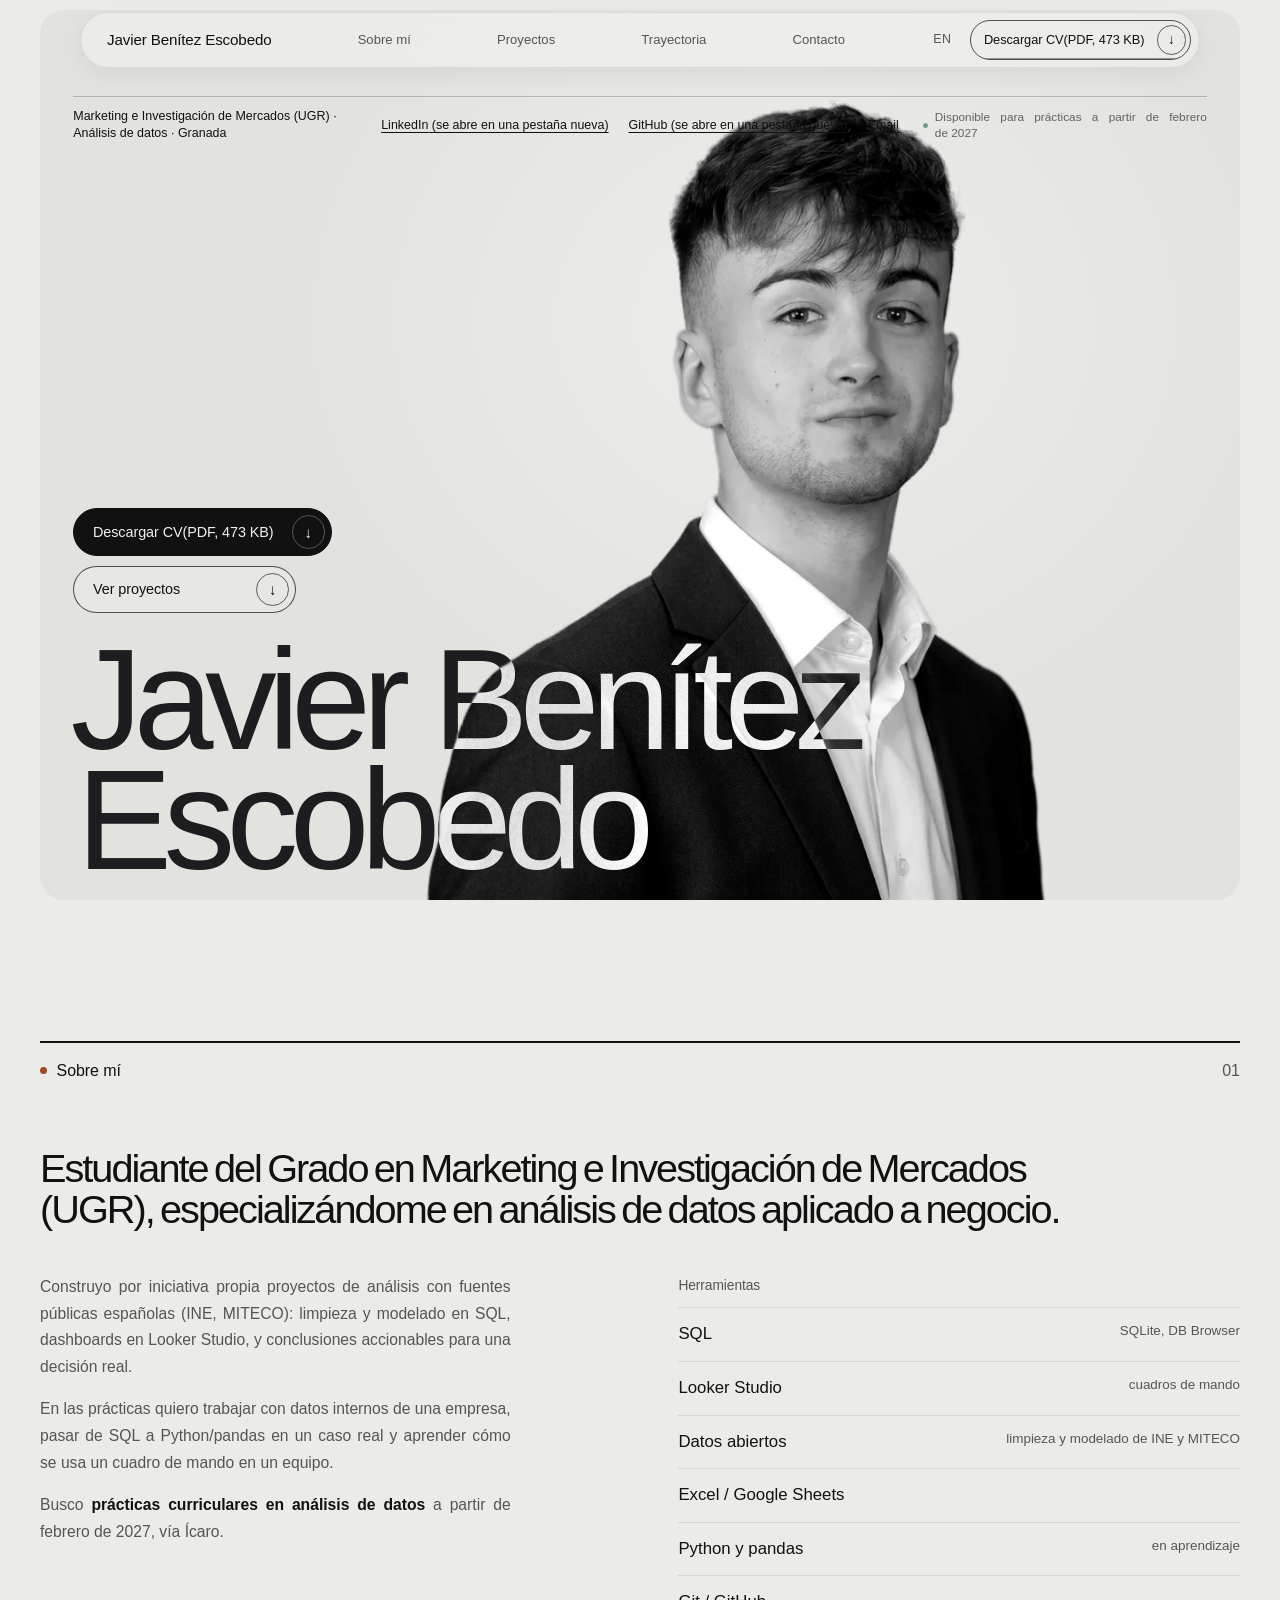
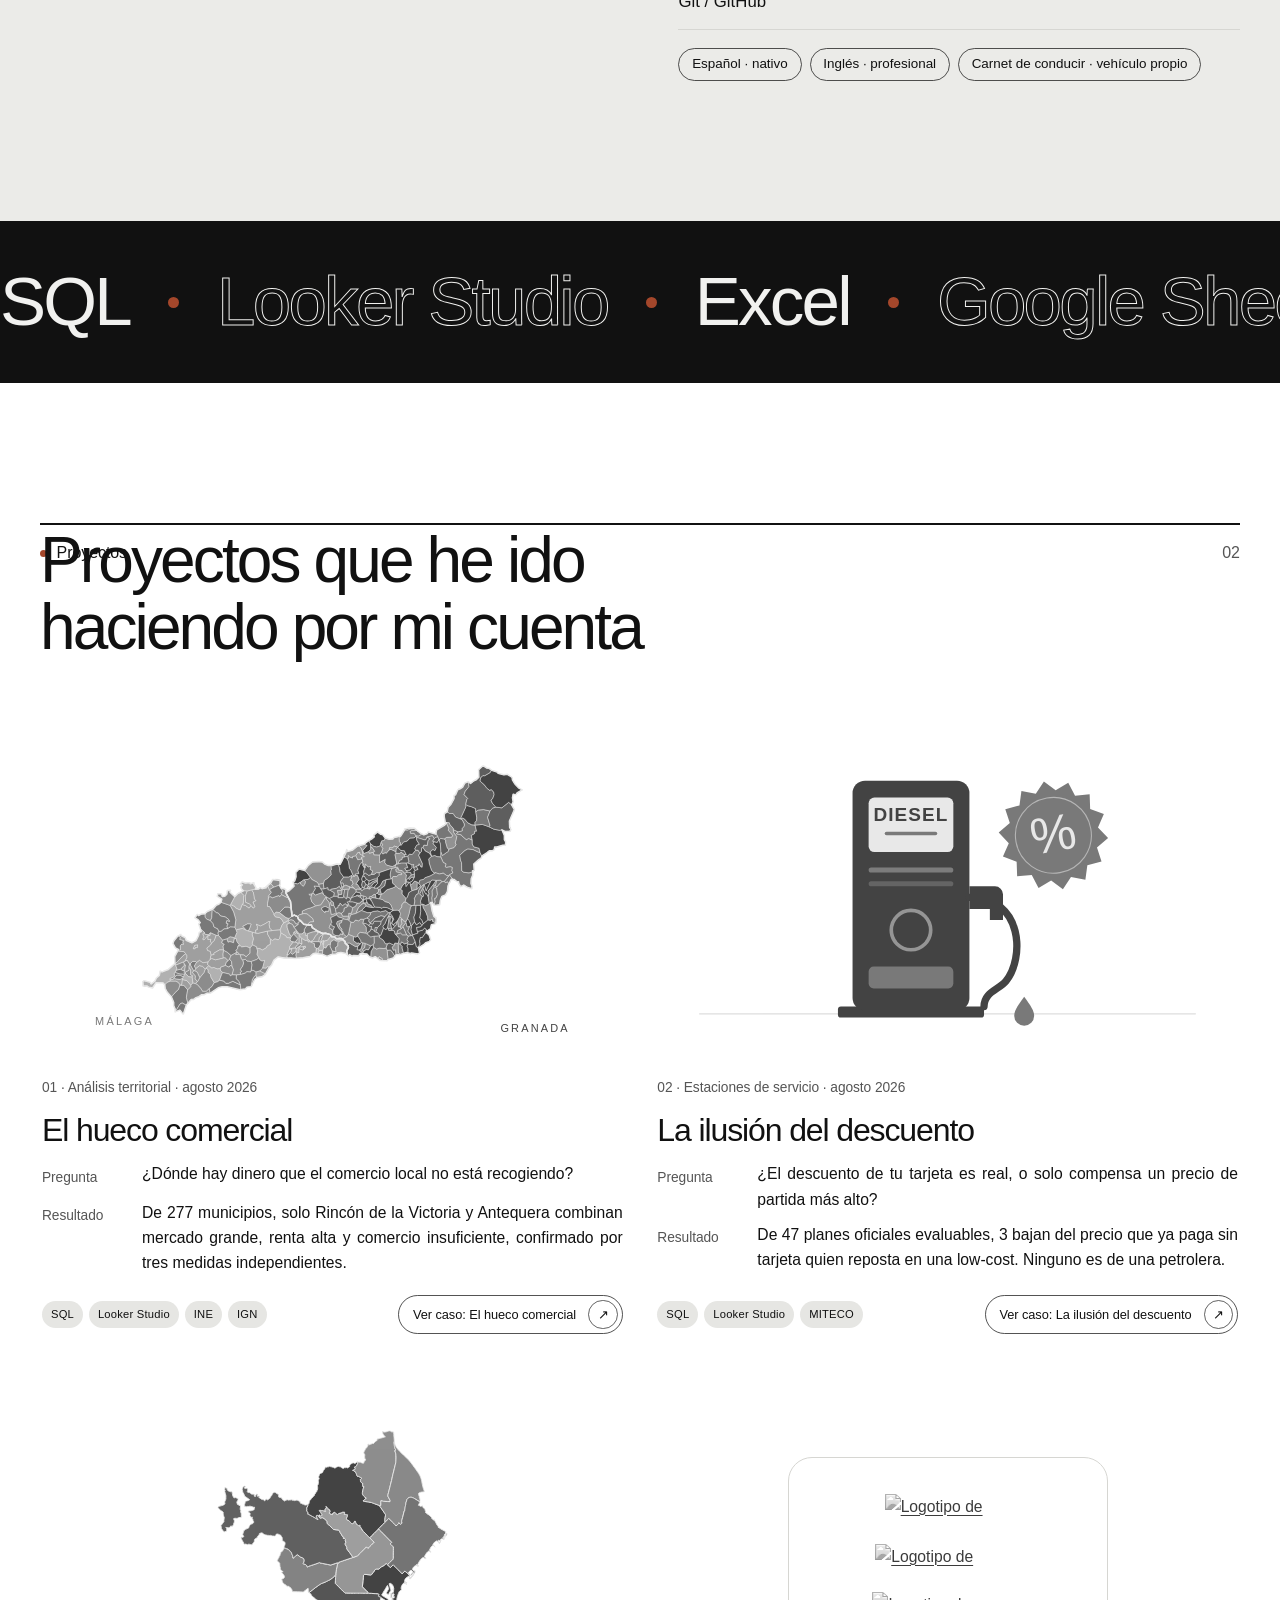
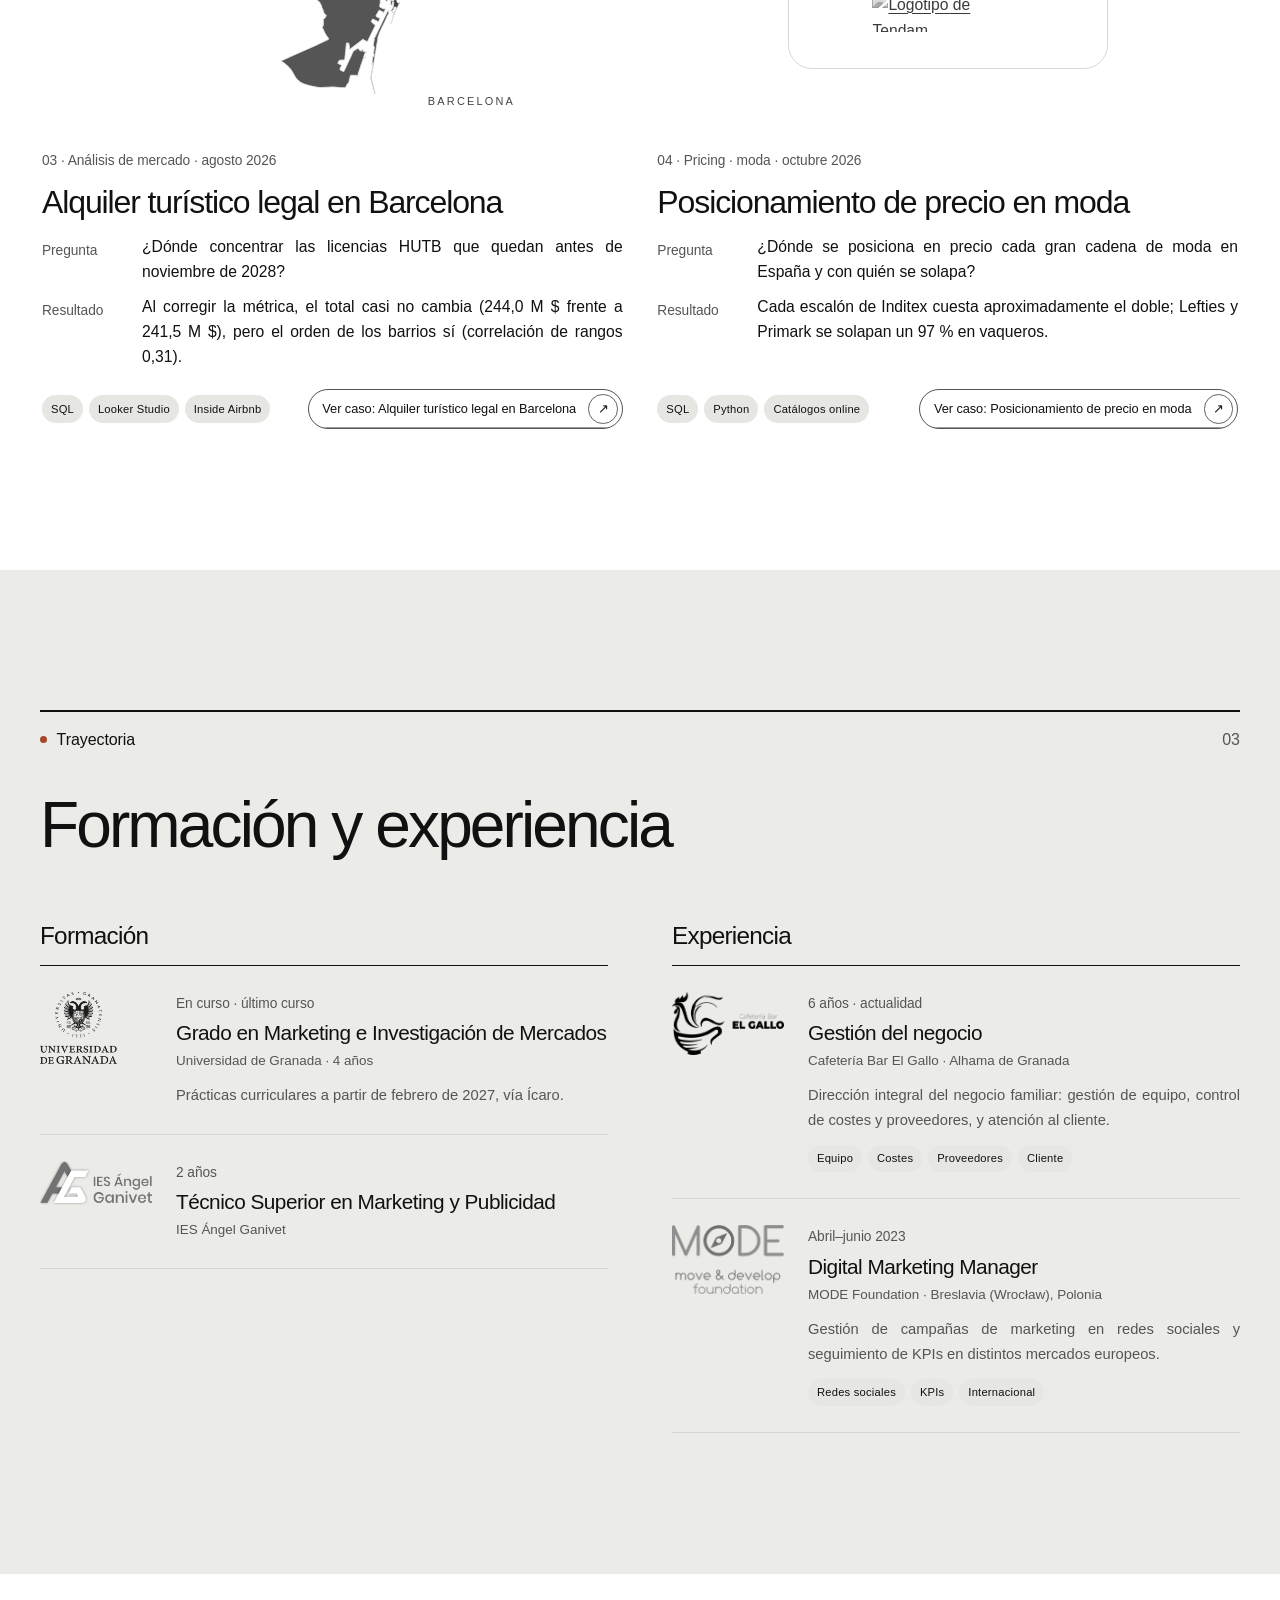
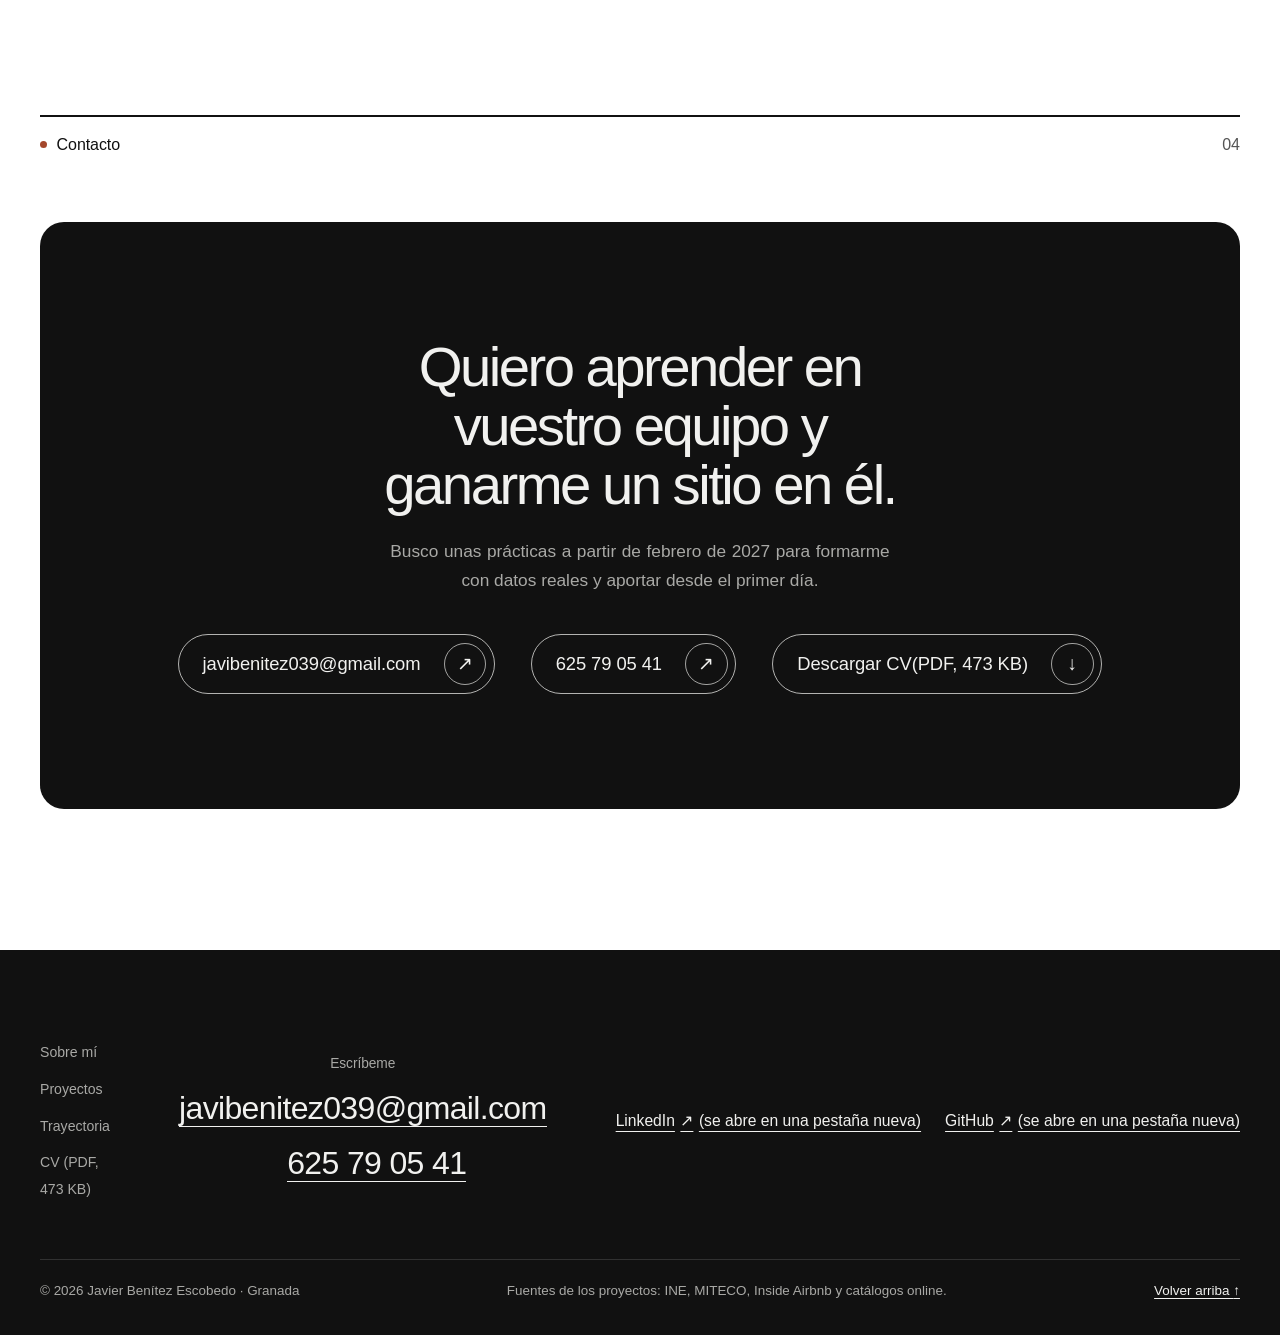
==== commit e644ef43: "Páginas: SEO, accesibilidad, resumen en cada caso y fuentes locales (ES y EN) - Fuera Google Fonts; " ====
--- a/site/index.html
+++ b/site/index.html
@@ -7,9 +7,14 @@
   <meta name="description" content="Estudiante de último curso de Marketing e Investigación de Mercados (UGR), especializándome en análisis de datos. Busco prácticas a partir de febrero de 2027.">
   <link rel="canonical" href="https://degallo.github.io/">
   <link rel="alternate" hreflang="es" href="https://degallo.github.io/">
+  <link rel="alternate" hreflang="x-default" href="https://degallo.github.io/">
   <link rel="alternate" hreflang="en" href="https://degallo.github.io/en/">
   <meta name="theme-color" content="#EBEBE8">
+  <meta name="color-scheme" content="light only">
+  <meta name="author" content="Javier Benítez Escobedo">
+  <meta name="format-detection" content="telephone=no">
   <link rel="icon" href="favicon.svg" type="image/svg+xml">
+  <link rel="apple-touch-icon" href="apple-touch-icon.png">
 
   <meta property="og:type" content="profile">
   <meta property="og:locale" content="es_ES">
@@ -20,14 +25,13 @@
   <meta property="og:image" content="https://degallo.github.io/assets/img/og-portfolio.jpg">
   <meta property="og:image:width" content="1200">
   <meta property="og:image:height" content="630">
+  <meta property="og:image:alt" content="Javier Benítez Escobedo, análisis de datos">
   <meta name="twitter:card" content="summary_large_image">
 
-  <link rel="preconnect" href="https://fonts.googleapis.com">
-  <link rel="preconnect" href="https://fonts.gstatic.com" crossorigin>
-  <link rel="stylesheet" href="https://fonts.googleapis.com/css2?family=Montserrat:wght@400;500;600&display=swap">
-  <link rel="preload" as="image" href="assets/img/javier-benitez-recorte-700.webp" imagesrcset="assets/img/javier-benitez-recorte-700.webp 700w, assets/img/javier-benitez-recorte-1200.webp 1200w" imagesizes="(max-width: 860px) 80vw, 46vw">
-  <link rel="stylesheet" href="css/styles.css?v=8">
-  <script>document.documentElement.classList.add('js')</script>
+  <link rel="preload" href="assets/fonts/montserrat-latin.woff2" as="font" type="font/woff2" crossorigin>
+  <link rel="preload" as="image" href="assets/img/javier-benitez-recorte-700.webp" imagesrcset="assets/img/javier-benitez-recorte-700.webp 700w, assets/img/javier-benitez-recorte-900.webp 900w, assets/img/javier-benitez-recorte-1200.webp 1200w" imagesizes="(max-width: 600px) 100vw, (max-width: 860px) 52vw, 46vw" fetchpriority="high">
+  <link rel="stylesheet" href="css/styles.css?v=10">
+  <script>document.documentElement.classList.add('js');addEventListener('load',function(){if(!window.__jbReady)document.documentElement.classList.remove('js')})</script>
 
   <script type="application/ld+json">
   {
@@ -38,6 +42,7 @@
     "image": "https://degallo.github.io/assets/img/javier-benitez-1000.webp",
     "email": "mailto:javibenitez039@gmail.com",
     "telephone": "+34625790541",
+    "address": { "@type": "PostalAddress", "addressLocality": "Granada", "addressCountry": "ES" },
     "description": "Estudiante de último curso del Grado en Marketing e Investigación de Mercados. Busca prácticas curriculares en análisis de datos (a partir de febrero de 2027).",
     "alumniOf": [
       { "@type": "CollegeOrUniversity", "name": "Universidad de Granada" },
@@ -68,8 +73,8 @@
         </ul>
       </nav>
       <div class="header__end">
-        <a class="lang" href="en/" hreflang="en" lang="en" aria-label="English version">EN</a>
-        <a class="btn btn--sm nav__cv" href="assets/docs/CV_Javier_Benitez_Escobedo.pdf" download><span class="nav__cv-long">Descargar&nbsp;</span>CV</a>
+        <a class="lang" href="en/" hreflang="en" lang="en" aria-label="EN · English version">EN</a>
+        <a class="btn btn--sm nav__cv" href="assets/docs/CV_Javier_Benitez_Escobedo.pdf" download><span class="nav__cv-long">Descargar&nbsp;</span>CV<span class="visually-hidden"> (PDF, 473 KB)</span></a>
       </div>
     </div>
   </header>
@@ -80,22 +85,22 @@
     <section class="hero" id="inicio" aria-labelledby="titulo">
       <div class="hero__stage">
         <div class="hero__top">
-          <p class="hero__role">Marketing e Investigación de Mercados (UGR) · Análisis de datos</p>
+          <p class="hero__role">Marketing e Investigación de Mercados (UGR) · Análisis de datos · Granada</p>
           <ul class="hero__links">
-            <li><a href="https://www.linkedin.com/in/javierbenitezescobedo" target="_blank" rel="me noopener">LinkedIn</a></li>
-            <li><a href="https://github.com/degallo" target="_blank" rel="me noopener">GitHub</a></li>
+            <li><a href="https://www.linkedin.com/in/javierbenitezescobedo" target="_blank" rel="me noopener">LinkedIn<span class="visually-hidden"> (se abre en una pestaña nueva)</span></a></li>
+            <li><a href="https://github.com/degallo" target="_blank" rel="me noopener">GitHub<span class="visually-hidden"> (se abre en una pestaña nueva)</span></a></li>
             <li><a href="mailto:javibenitez039@gmail.com">Email</a></li>
           </ul>
           <p class="hero__status">Disponible para prácticas a partir de febrero de 2027</p>
         </div>
         <div class="hero__actions">
-          <a class="btn btn--ink" href="assets/docs/CV_Javier_Benitez_Escobedo.pdf" download>Descargar CV</a>
+          <a class="btn btn--ink" href="assets/docs/CV_Javier_Benitez_Escobedo.pdf" download>Descargar CV<span class="visually-hidden"> (PDF, 473 KB)</span></a>
           <a class="btn" href="#proyectos">Ver proyectos</a>
         </div>
         <img class="hero__photo"
              src="assets/img/javier-benitez-recorte-700.webp"
-             srcset="assets/img/javier-benitez-recorte-700.webp 700w, assets/img/javier-benitez-recorte-1200.webp 1200w"
-             sizes="(max-width: 860px) 80vw, 46vw"
+             srcset="assets/img/javier-benitez-recorte-700.webp 700w, assets/img/javier-benitez-recorte-900.webp 900w, assets/img/javier-benitez-recorte-1200.webp 1200w"
+             sizes="(max-width: 600px) 100vw, (max-width: 860px) 52vw, 46vw"
              width="700" height="906" fetchpriority="high"
              alt="Retrato en blanco y negro de Javier Benítez, con americana y camisa blanca.">
         <h1 class="hero__name" id="titulo"><span>Javier Benítez</span><span>Escobedo</span></h1>
@@ -148,7 +153,7 @@
       <div class="container">
         <div class="section__head">
           <div class="section__index reveal"><p class="eyebrow">Proyectos</p><span class="section__num">02</span></div>
-          <p class="ghost" aria-hidden="true">proyectos</p>
+          <p class="ghost" aria-hidden="true" data-text="proyectos"></p>
           <h2 class="section__title reveal" id="proyectos-titulo">Proyectos que he ido haciendo por mi cuenta</h2>
         </div>
 
@@ -167,7 +172,7 @@
               </dl>
               <div class="project__foot">
                 <ul class="tags" aria-label="Herramientas y fuentes"><li>SQL</li><li>Looker Studio</li><li>INE</li><li>IGN</li></ul>
-                <a class="btn btn--sm" href="proyectos/hueco-comercial.html">Ver caso</a>
+                <a class="btn btn--sm" href="proyectos/hueco-comercial.html">Ver caso<span class="visually-hidden">: El hueco comercial</span></a>
               </div>
             </div>
           </article>
@@ -186,7 +191,7 @@
               </dl>
               <div class="project__foot">
                 <ul class="tags" aria-label="Herramientas y fuentes"><li>SQL</li><li>Looker Studio</li><li>MITECO</li></ul>
-                <a class="btn btn--sm" href="proyectos/ilusion-descuento.html">Ver caso</a>
+                <a class="btn btn--sm" href="proyectos/ilusion-descuento.html">Ver caso<span class="visually-hidden">: La ilusión del descuento</span></a>
               </div>
             </div>
           </article>
@@ -205,7 +210,7 @@
               </dl>
               <div class="project__foot">
                 <ul class="tags" aria-label="Herramientas y fuentes"><li>SQL</li><li>Looker Studio</li><li>Inside Airbnb</li></ul>
-                <a class="btn btn--sm" href="proyectos/alquiler-turistico-barcelona.html">Ver caso</a>
+                <a class="btn btn--sm" href="proyectos/alquiler-turistico-barcelona.html">Ver caso<span class="visually-hidden">: Alquiler turístico legal en Barcelona</span></a>
               </div>
             </div>
           </article>
@@ -213,9 +218,9 @@
           <article class="project reveal" style="--d:.08s">
             <a class="project__media project__media--logos" href="proyectos/posicionamiento-moda.html" tabindex="-1" aria-hidden="true">
               <span class="logo-box">
-                <img src="assets/img/logos/inditex.webp" width="640" height="132" loading="lazy" decoding="async" alt="Logotipo de Inditex">
-                <img src="assets/img/logos/mango.webp" width="640" height="106" loading="lazy" decoding="async" alt="Logotipo de Mango">
-                <img src="assets/img/logos/tendam.webp" width="640" height="170" loading="lazy" decoding="async" alt="Logotipo de Tendam">
+                <img src="assets/img/logos/inditex.webp" srcset="assets/img/logos/inditex-400.webp 400w, assets/img/logos/inditex.webp 640w" sizes="200px" width="640" height="132" loading="lazy" decoding="async" alt="Logotipo de Inditex">
+                <img src="assets/img/logos/mango.webp" srcset="assets/img/logos/mango-400.webp 400w, assets/img/logos/mango.webp 640w" sizes="200px" width="640" height="106" loading="lazy" decoding="async" alt="Logotipo de Mango">
+                <img src="assets/img/logos/tendam.webp" srcset="assets/img/logos/tendam-400.webp 400w, assets/img/logos/tendam.webp 640w" sizes="200px" width="640" height="170" loading="lazy" decoding="async" alt="Logotipo de Tendam">
               </span>
             </a>
             <div class="project__body">
@@ -227,7 +232,7 @@
               </dl>
               <div class="project__foot">
                 <ul class="tags" aria-label="Herramientas y fuentes"><li>SQL</li><li>Python</li><li>Catálogos online</li></ul>
-                <a class="btn btn--sm" href="proyectos/posicionamiento-moda.html">Ver caso</a>
+                <a class="btn btn--sm" href="proyectos/posicionamiento-moda.html">Ver caso<span class="visually-hidden">: Posicionamiento de precio en moda</span></a>
               </div>
             </div>
           </article>
@@ -305,8 +310,8 @@
           <p>Busco unas prácticas a partir de febrero de 2027 para formarme con datos reales y aportar desde el primer día.</p>
           <div class="cta__actions">
             <a class="btn btn--light" href="mailto:javibenitez039@gmail.com">javibenitez039@gmail.com</a>
-            <a class="btn btn--light" href="tel:+34625790541">625 79 05 41</a>
-            <a class="btn btn--light" href="assets/docs/CV_Javier_Benitez_Escobedo.pdf" download>Descargar CV</a>
+            <a class="btn btn--light" href="tel:+34625790541">625&nbsp;79&nbsp;05&nbsp;41</a>
+            <a class="btn btn--light" href="assets/docs/CV_Javier_Benitez_Escobedo.pdf" download>Descargar CV<span class="visually-hidden"> (PDF, 473 KB)</span></a>
           </div>
         </div>
       </div>
@@ -321,27 +326,28 @@
             <li><a href="#sobre-mi">Sobre mí</a></li>
             <li><a href="#proyectos">Proyectos</a></li>
             <li><a href="#trayectoria">Trayectoria</a></li>
-            <li><a href="assets/docs/CV_Javier_Benitez_Escobedo.pdf" download>CV</a></li>
+            <li><a href="assets/docs/CV_Javier_Benitez_Escobedo.pdf" download>CV<span class="visually-hidden"> (PDF, 473 KB)</span></a></li>
           </ul>
         </nav>
         <div class="footer__contact">
           <p class="label">Escríbeme</p>
           <a href="mailto:javibenitez039@gmail.com">javibenitez039@gmail.com</a>
-          <a href="tel:+34625790541">625 79 05 41</a>
+          <a href="tel:+34625790541">625&nbsp;79&nbsp;05&nbsp;41</a>
         </div>
         <ul class="footer__social">
-          <li><a class="link-arrow" href="https://www.linkedin.com/in/javierbenitezescobedo" rel="me noopener" target="_blank">LinkedIn <span class="arrow" aria-hidden="true">↗</span></a></li>
-          <li><a class="link-arrow" href="https://github.com/degallo" rel="me noopener" target="_blank">GitHub <span class="arrow" aria-hidden="true">↗</span></a></li>
+          <li><a class="link-arrow" href="https://www.linkedin.com/in/javierbenitezescobedo" rel="me noopener" target="_blank">LinkedIn <span class="arrow" aria-hidden="true">↗</span><span class="visually-hidden"> (se abre en una pestaña nueva)</span></a></li>
+          <li><a class="link-arrow" href="https://github.com/degallo" rel="me noopener" target="_blank">GitHub <span class="arrow" aria-hidden="true">↗</span><span class="visually-hidden"> (se abre en una pestaña nueva)</span></a></li>
         </ul>
       </div>
       <div class="footer__bottom">
         <span>© <span data-year>2026</span> Javier Benítez Escobedo · Granada</span>
         <span>Fuentes de los proyectos: INE, MITECO, Inside Airbnb y catálogos online.</span>
+        <a class="to-top" href="#contenido">Volver arriba <span aria-hidden="true">↑</span></a>
       </div>
     </div>
-    <p class="footer__name" aria-hidden="true">Javier Benítez</p>
+    <p class="footer__name" aria-hidden="true" data-text="Javier Benítez"></p>
   </footer>
 
-  <script src="js/main.js" defer></script>
+  <script src="js/main.js?v=10" defer></script>
 </body>
 </html>
--- a/site/css/styles.css
+++ b/site/css/styles.css
@@ -432,6 +432,7 @@
 .case-hero .pill { margin-bottom: 22px; }
 .case-hero h1 { font-size: clamp(2.6rem, 6.4vw, 6rem); letter-spacing: -0.055em; max-width: 16ch; }
 .case-hero__sub { font-size: var(--fs-lead); color: var(--ink-2); max-width: 56ch; margin: 24px 0 0; line-height: 1.6; }
+.case-cover__note { padding: 10px 4px 0; font-size: var(--fs-small); color: var(--ink-2); }
 .case-cover { margin: clamp(32px, 5vw, 64px) 0 0; border-radius: var(--r-lg); overflow: hidden; background: var(--surface); }
 
 .case-layout {
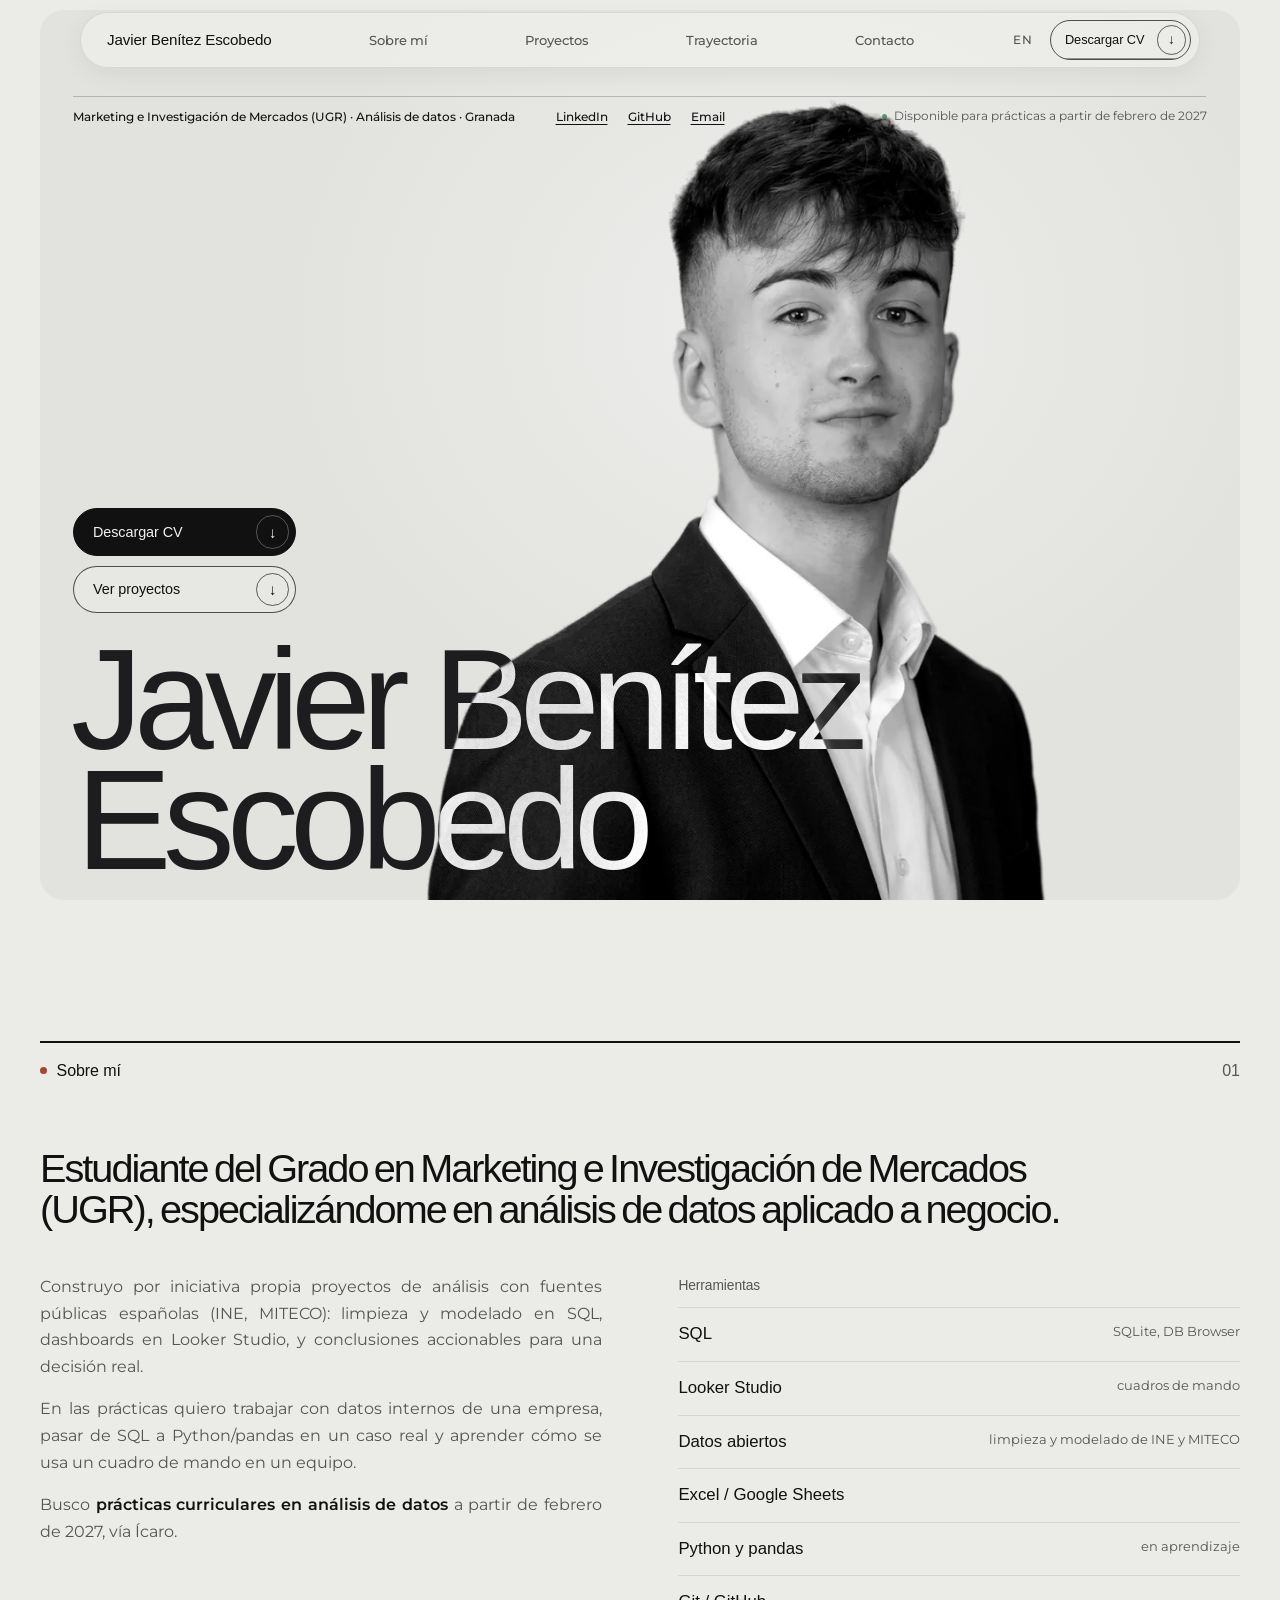
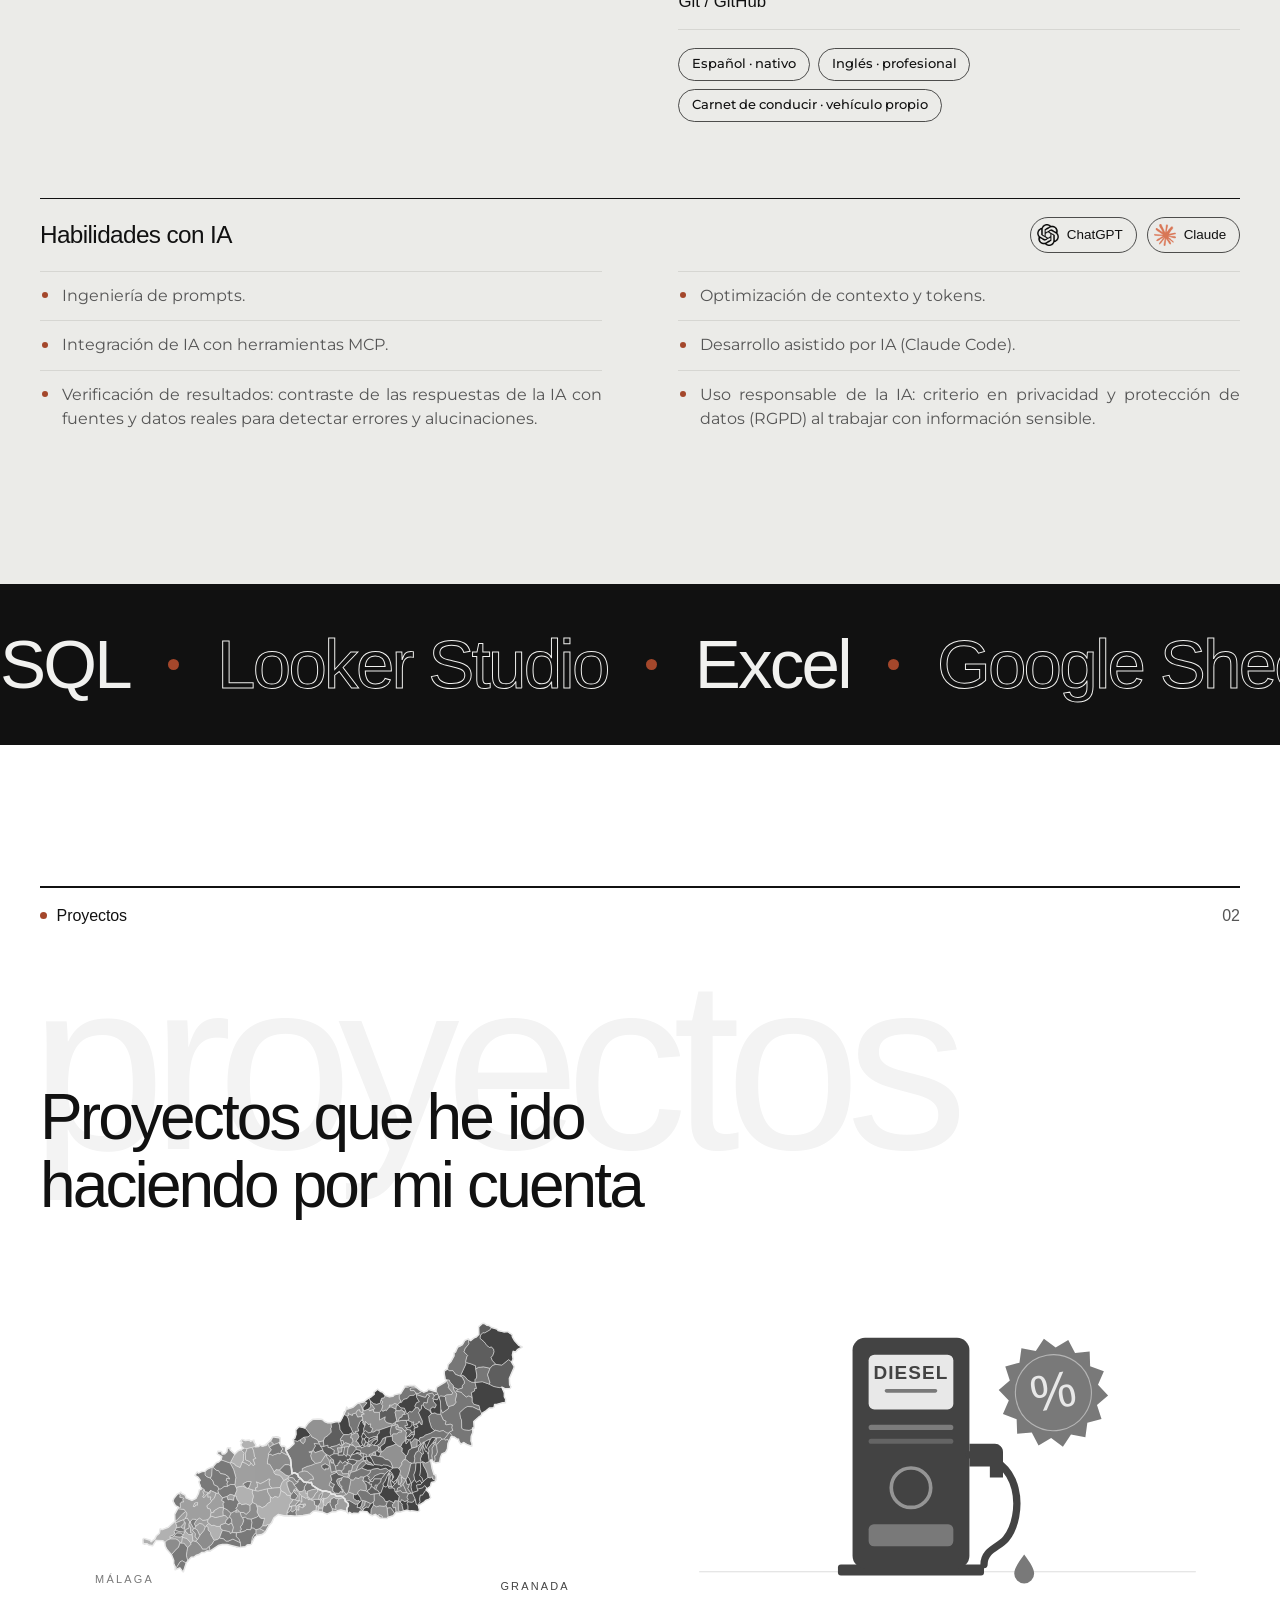
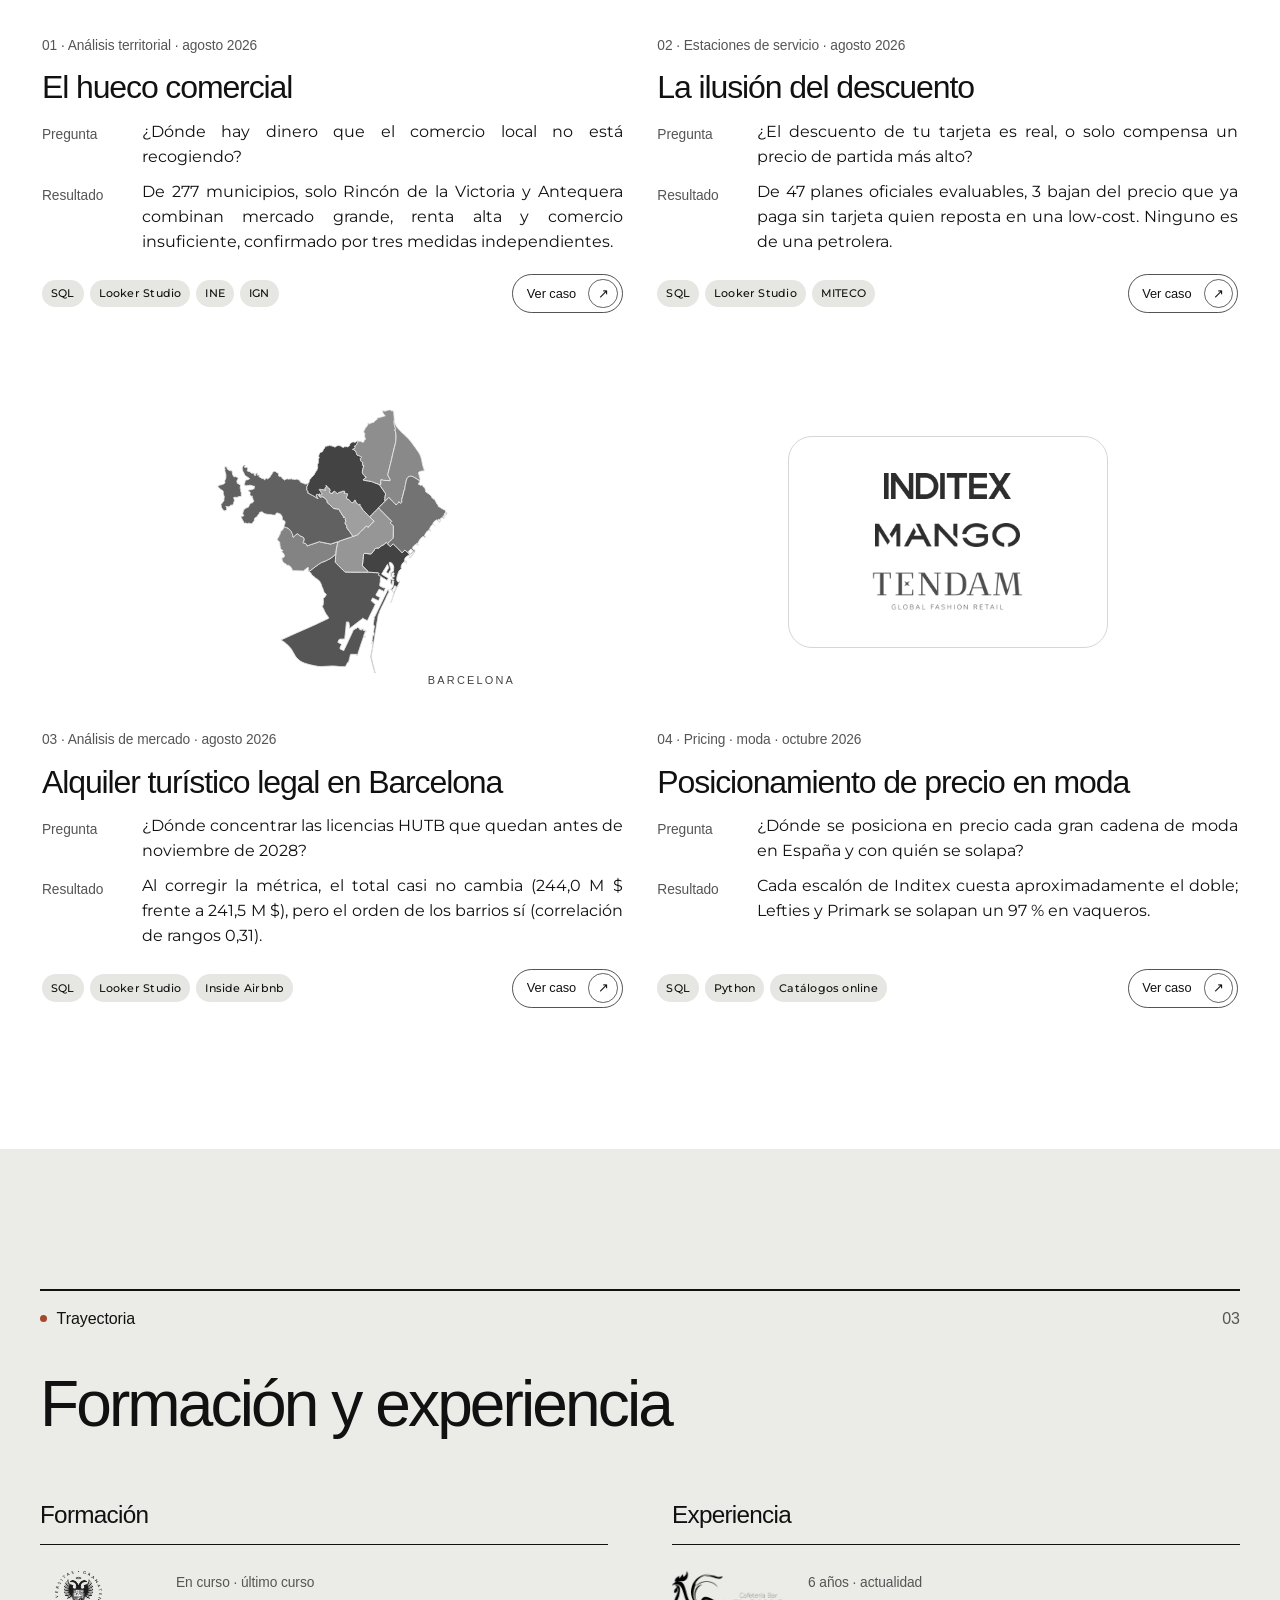
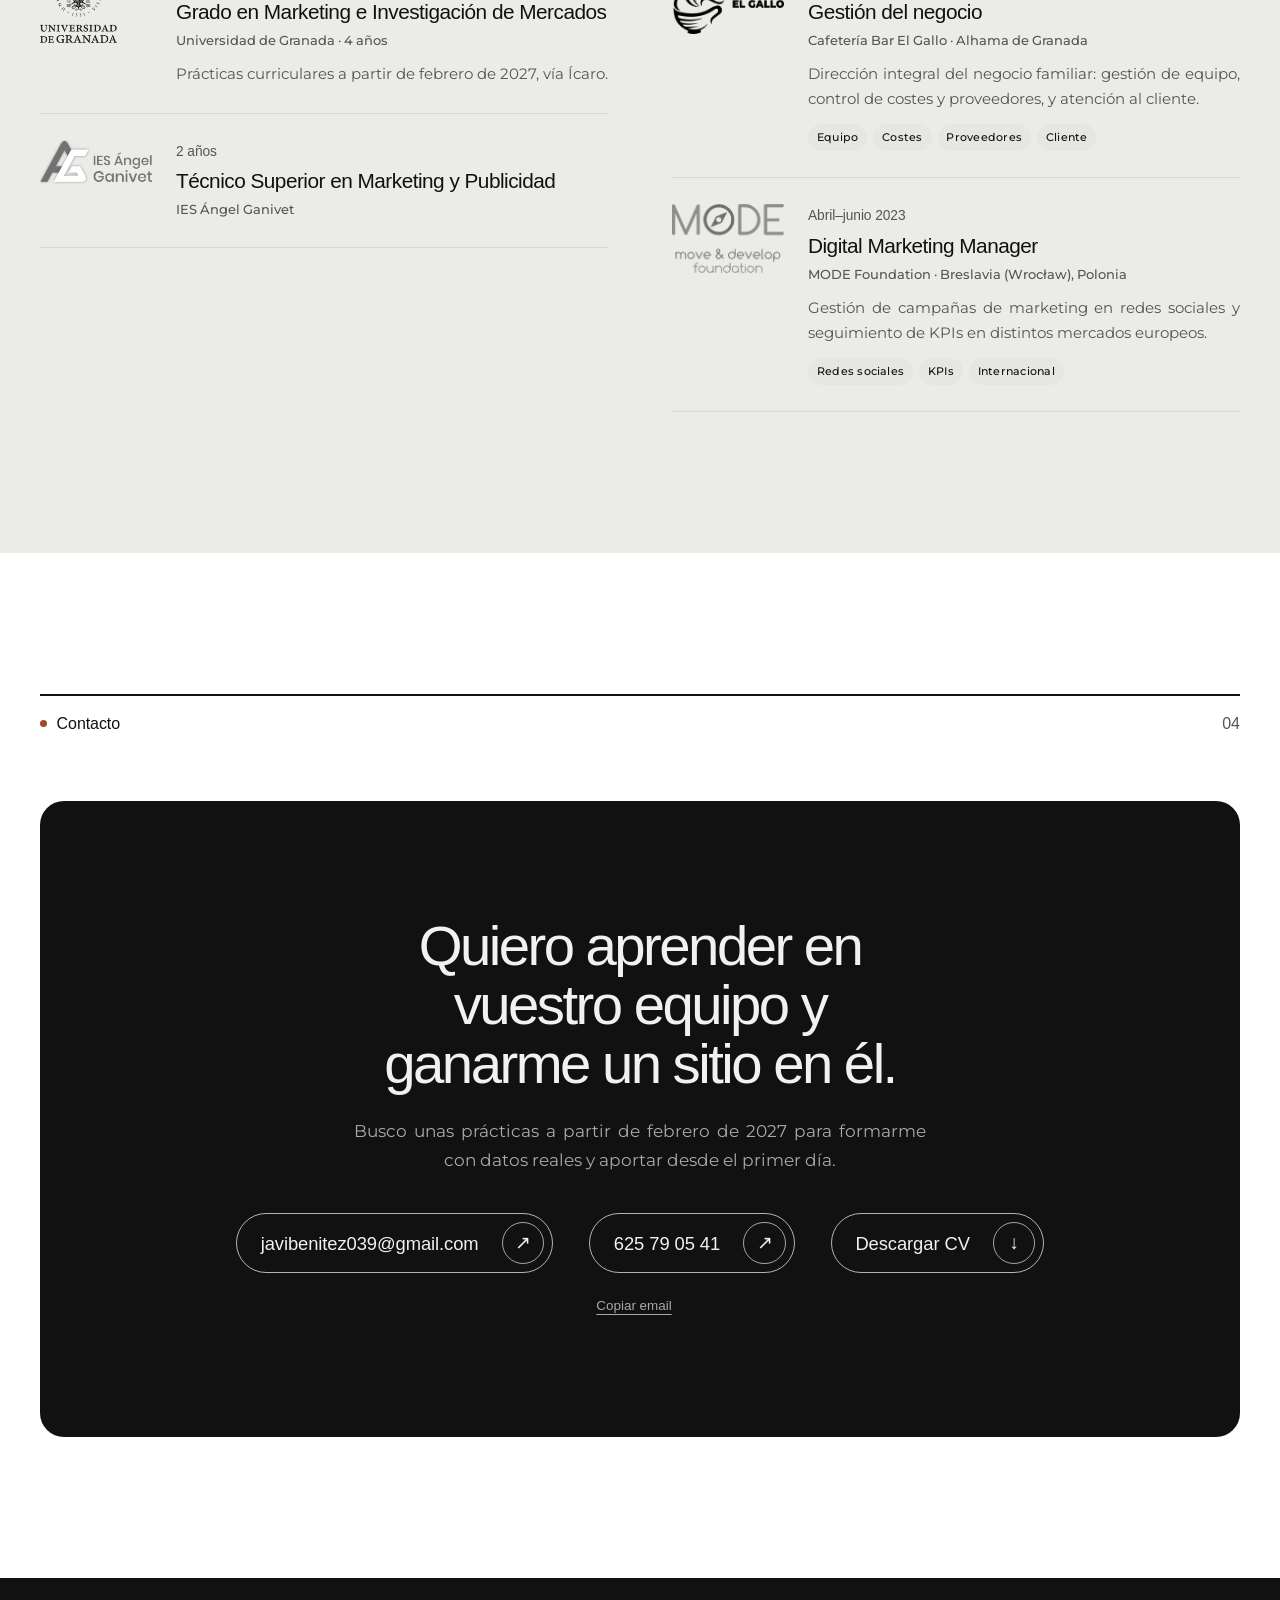
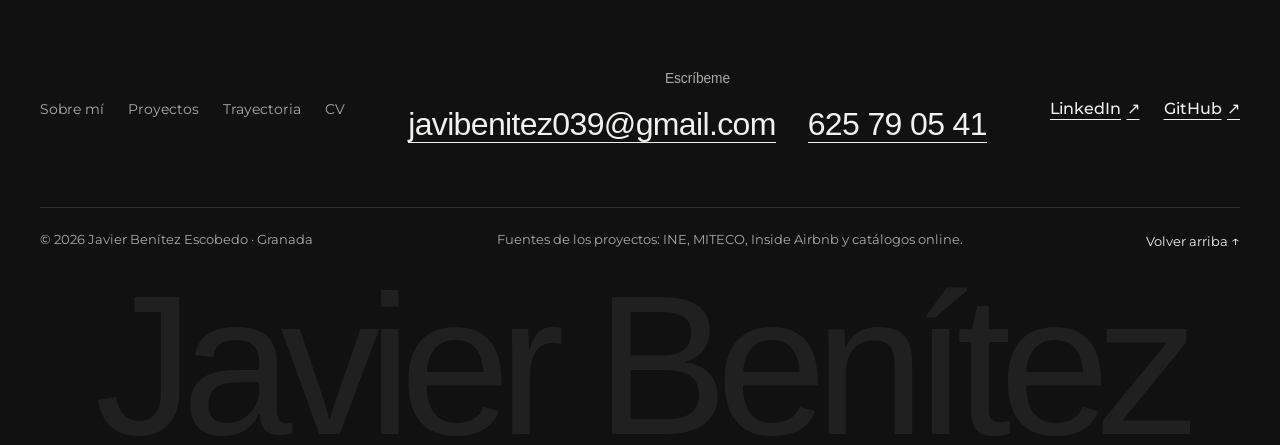
==== commit 06d5eeeb: "Añadir el apartado «Habilidades con IA» en Sobre mí (ES y EN), con ChatGPT y Claude Co-Authored-By: " ====
--- a/site/index.html
+++ b/site/index.html
@@ -30,7 +30,7 @@
 
   <link rel="preload" href="assets/fonts/montserrat-latin.woff2" as="font" type="font/woff2" crossorigin>
   <link rel="preload" as="image" href="assets/img/javier-benitez-recorte-700.webp" imagesrcset="assets/img/javier-benitez-recorte-700.webp 700w, assets/img/javier-benitez-recorte-900.webp 900w, assets/img/javier-benitez-recorte-1200.webp 1200w" imagesizes="(max-width: 600px) 100vw, (max-width: 860px) 52vw, 46vw" fetchpriority="high">
-  <link rel="stylesheet" href="css/styles.css?v=10">
+  <link rel="stylesheet" href="css/styles.css?v=11">
   <script>document.documentElement.classList.add('js');addEventListener('load',function(){if(!window.__jbReady)document.documentElement.classList.remove('js')})</script>
 
   <script type="application/ld+json">
@@ -48,7 +48,7 @@
       { "@type": "CollegeOrUniversity", "name": "Universidad de Granada" },
       { "@type": "EducationalOrganization", "name": "IES Ángel Ganivet" }
     ],
-    "knowsAbout": ["Análisis de datos", "SQL", "SQLite", "Looker Studio", "Investigación de mercados", "Datos abiertos"],
+    "knowsAbout": ["Análisis de datos", "SQL", "SQLite", "Looker Studio", "Investigación de mercados", "Datos abiertos", "Ingeniería de prompts", "Claude Code"],
     "knowsLanguage": ["es", "en"],
     "sameAs": [
       "https://www.linkedin.com/in/javierbenitezescobedo",
@@ -136,6 +136,24 @@
               <span class="pill">Carnet de conducir · vehículo propio</span>
             </div>
           </div>
+        </div>
+
+        <div class="ai-skills reveal">
+          <div class="ai-skills__head">
+            <h3 class="ai-skills__title">Habilidades con IA</h3>
+            <ul class="ai-skills__models" aria-label="Modelos de IA con los que trabajo">
+              <li><img src="assets/img/logos/chatgpt.webp" width="128" height="128" loading="lazy" decoding="async" alt=""><span>ChatGPT</span></li>
+              <li><img src="assets/img/logos/claude.webp" width="128" height="128" loading="lazy" decoding="async" alt=""><span>Claude</span></li>
+            </ul>
+          </div>
+          <ul class="ai-skills__list">
+            <li>Ingeniería de prompts.</li>
+            <li>Optimización de contexto y tokens.</li>
+            <li>Integración de IA con herramientas MCP.</li>
+            <li>Desarrollo asistido por IA (Claude Code).</li>
+            <li>Verificación de resultados: contraste de las respuestas de la IA con fuentes y datos reales para detectar errores y alucinaciones.</li>
+            <li>Uso responsable de la IA: criterio en privacidad y protección de datos (RGPD) al trabajar con información sensible.</li>
+          </ul>
         </div>
       </div>
     </section>
@@ -348,6 +366,6 @@
     <p class="footer__name" aria-hidden="true" data-text="Javier Benítez"></p>
   </footer>
 
-  <script src="js/main.js?v=10" defer></script>
+  <script src="js/main.js?v=11" defer></script>
 </body>
 </html>
--- a/site/css/styles.css
+++ b/site/css/styles.css
@@ -3,6 +3,25 @@
    Hoja única. Orden: tokens → base → utilidades → componentes → cabecera
    → portada → caso de estudio → pie → responsive → movimiento.
    ========================================================================== */
+
+/* ---------- Fuentes autoalojadas ----------
+   Montserrat (SIL OFL 1.1, licencia en assets/fonts/OFL-Montserrat.txt), variable 400–600.
+   Antes se pedía a Google Fonts: eso bloqueaba el primer pintado (~0,9 s en móvil)
+   y enviaba la IP de cada visitante a Google. El archivo latino cubre todo el castellano
+   y el inglés; el segundo solo contiene «Ł ł» (Wrocław) y pesa 3 KB.
+   Helvetica no se puede autoalojar (licencia comercial): se usa la del sistema. */
+@font-face {
+  font-family: "Montserrat";
+  src: url("../assets/fonts/montserrat-latin.woff2") format("woff2");
+  font-weight: 400 600; font-style: normal; font-display: swap;
+  unicode-range: U+0000-00FF, U+0131, U+0152-0153, U+02BB-02BC, U+02C6, U+02DA, U+02DC, U+0304, U+0308, U+0329, U+2000-206F, U+20AC, U+2122, U+2191, U+2193, U+2212, U+2215, U+FEFF, U+FFFD;
+}
+@font-face {
+  font-family: "Montserrat";
+  src: url("../assets/fonts/montserrat-latin-ext-l.woff2") format("woff2");
+  font-weight: 400 600; font-style: normal; font-display: swap;
+  unicode-range: U+0141-0142;
+}
 
 /* ---------- Tokens ---------- */
 :root {
@@ -787,3 +806,202 @@
   .marquee__list { flex-wrap: wrap; row-gap: 12px; }
   .marquee__list[aria-hidden="true"] { display: none; }
 }
+
+/* ==========================================================================
+   Ronda 5 · Pulido final (accesibilidad, móvil, casos de estudio, impresión)
+   Todo lo de este bloque es aditivo: no cambia textos ni la dirección visual.
+   ========================================================================== */
+
+/* Texto solo para lectores de pantalla (p. ej. «se abre en una pestaña nueva») */
+.visually-hidden {
+  position: absolute !important; width: 1px; height: 1px; padding: 0; margin: -1px;
+  overflow: hidden; clip: rect(0 0 0 0); clip-path: inset(50%); white-space: nowrap; border: 0;
+}
+
+/* Palabras gigantes decorativas: el texto vive en data-text y se pinta con CSS,
+   así no cuenta como contenido (ni para lectores de pantalla ni para el contraste). */
+.ghost::before, .footer__name::before { content: attr(data-text); }
+
+/* Teléfonos: nunca partidos en dos líneas */
+a[href^="tel:"] { white-space: nowrap; }
+
+/* Justificado: la disponibilidad del hero y los textos centrados van sin justificar ni guiones */
+.hero__status, .summary dt, .case-hero__actions, .to-top { text-align: left; -webkit-hyphens: manual; hyphens: manual; }
+.cta p { -webkit-hyphens: manual; hyphens: manual; }
+
+/* Hero entre 861 y 1200 px: el retrato no sube hasta la fila de datos
+   (a 1024 px el pelo tapaba «Disponible para prácticas…») */
+@media (min-width: 861px) and (max-width: 1200px) {
+  .hero__photo { height: min(90%, calc(100% - var(--header-h) - 64px)); }
+}
+
+/* Embudo: mientras la barra final se rellena, la cifra va en oscuro (si no, blanco sobre gris claro) */
+@media (prefers-reduced-motion: no-preference) {
+  .js .funnel:not(.is-in) li:last-child .funnel__bar b { color: var(--ink); }
+  .js .funnel li:last-child .funnel__bar b { transition: color .3s ease .7s; }
+}
+
+/* ---------- Pie ---------- */
+.footer__top { grid-template-columns: auto minmax(0, 1fr) auto; }     /* los enlaces del pie ya no se parten */
+.footer__nav ul { flex-wrap: nowrap; }
+.to-top { color: var(--on-dark-2); text-decoration: none; white-space: nowrap; }
+.to-top:hover { color: var(--accent-on-dark); }
+.to-top span { font-size: 1.15em; }
+@media (max-width: 960px) {
+  .footer__top { grid-template-columns: 1fr; }
+  .footer__nav ul { flex-wrap: wrap; }
+}
+@media (max-width: 600px) {
+  .footer__contact { display: flex; flex-direction: column; align-items: center; gap: 10px; }
+  .footer__contact p { margin: 0; }
+  .footer__contact a + a { margin-left: 0; }
+}
+
+/* ---------- Trayectoria en móvil: el logo arriba y el texto a todo el ancho
+   (con la columna estrecha, el justificado dejaba huecos enormes) ---------- */
+@media (max-width: 600px) {
+  .cv-item { grid-template-columns: minmax(0, 1fr); gap: 12px; }
+  .cv-item__logo img { max-width: 120px; max-height: 40px; }
+}
+
+/* ---------- Casos de estudio ---------- */
+
+/* Resumen al principio: pregunta, resultado y herramientas en 10 segundos */
+.case-body > #resumen { padding-bottom: 22px; margin-bottom: 12px; }   /* la propia sección es la tarjeta */
+.case-body > #resumen + section { border-top: 0; padding-top: 0; }
+.summary { background: var(--surface); border-radius: var(--r-md); padding: 22px 24px; }
+.case-body .summary__title {
+  font-size: var(--fs-label); font-weight: 500; letter-spacing: -0.005em; color: var(--accent);
+  margin: 0 0 12px;
+}
+.summary__list { margin: 0; display: grid; gap: 12px; }
+.summary__list > div { display: grid; grid-template-columns: 168px minmax(0, 1fr); gap: 16px; padding-top: 12px; border-top: 1px solid var(--line); }
+.summary__list > div:first-child { padding-top: 0; border-top: 0; }
+.summary__list dt { font-family: var(--font-display); font-size: var(--fs-label); font-weight: 500; color: var(--ink-2); padding-top: .15em; }
+.summary__list dd { margin: 0; color: var(--ink); line-height: 1.6; }
+
+/* Acciones rápidas bajo el subtítulo: solo cuando la ficha deja de estar al lado */
+.case-hero__actions { display: none; }
+
+/* La ficha fija nunca más alta que la pantalla (en portátiles se cortaba el índice) */
+@media (min-width: 1081px) {
+  .ficha { max-height: calc(100vh - var(--header-h) - 32px); overflow-y: auto; overscroll-behavior: contain; scrollbar-width: thin; }
+}
+/* En una columna, primero el contenido y la ficha al final, como anexo */
+@media (max-width: 1080px) {
+  .case-hero__actions { display: flex; flex-wrap: wrap; gap: 10px; margin-top: 24px; }
+  .case-body { order: 1; }
+  .ficha { order: 2; }
+}
+@media (max-width: 600px) {
+  .summary, .case-body > #resumen { padding: 18px; }
+  .summary__list > div { grid-template-columns: minmax(0, 1fr); gap: 2px; }
+}
+
+/* Un apartado que empieza con un recuadro no suma el margen del recuadro */
+.case-body > section > .callout:first-child { margin-top: 0; }
+
+/* Tablas anchas: sombra lateral que indica que hay más columnas al deslizar */
+.table-wrap {
+  background:
+    linear-gradient(to right, var(--surface) 30%, rgba(255, 255, 255, 0)) left center / 40px 100% no-repeat local,
+    linear-gradient(to left, var(--surface) 30%, rgba(255, 255, 255, 0)) right center / 40px 100% no-repeat local,
+    radial-gradient(farthest-side at 0 50%, rgba(17, 17, 17, .16), rgba(17, 17, 17, 0)) left center / 14px 100% no-repeat scroll,
+    radial-gradient(farthest-side at 100% 50%, rgba(17, 17, 17, .16), rgba(17, 17, 17, 0)) right center / 14px 100% no-repeat scroll,
+    var(--surface);
+}
+
+/* Gráficos de los informes: se amplían en un visor sin salir de la página */
+.figure a { cursor: zoom-in; }
+.lightbox {
+  width: 100vw; height: 100vh; max-width: none; max-height: none; margin: 0; padding: 0; border: 0;
+  background: transparent; color: var(--on-dark); overflow: hidden;
+}
+.lightbox::backdrop { background: rgba(17, 17, 17, .9); }
+.lightbox__fig {
+  margin: 0; height: 100%; display: grid; place-items: center; align-content: center; gap: 14px;
+  padding: 64px clamp(12px, 3vw, 40px) 24px;
+}
+.lightbox__fig img {
+  max-width: min(1600px, 100%); max-height: calc(100vh - 170px); width: auto; height: auto;
+  border-radius: var(--r-sm); background: #fff;
+}
+.lightbox__cap { max-width: 900px; color: var(--on-dark-2); font-size: var(--fs-small); text-align: center; }
+.lightbox__cap b { color: var(--on-dark); }
+.lightbox__bar { position: absolute; top: 14px; right: 14px; left: 14px; display: flex; justify-content: flex-end; gap: 10px; }
+.lightbox__bar .btn { --btn-fg: var(--on-dark); --btn-fill: var(--on-dark); --btn-fg-hover: var(--ink); }
+.lightbox__bar .btn::after { content: "×"; }
+.lightbox__bar .lightbox__open::after { content: "↗"; }
+
+/* ---------- Contacto: copiar el email (muchos reclutadores usan correo web y el mailto no abre nada) ---------- */
+.copy-email-row { display: flex; justify-content: center; align-items: center; gap: 12px; margin-top: 18px; min-height: 1.6em; }
+.copy-email {
+  appearance: none; border: 0; background: none; cursor: pointer; padding: 4px 2px;
+  font: inherit; font-family: var(--font-display); font-size: var(--fs-small); font-weight: 500;
+  color: var(--on-dark-2); text-decoration: underline; text-underline-offset: .3em;
+}
+.copy-email:hover, .copy-email:focus-visible { color: var(--on-dark); }
+.copy-email__status { color: var(--accent-on-dark); font-size: var(--fs-small); }
+
+/* ==========================================================================
+   Impresión / Guardar como PDF: todo visible, sin animaciones ni bloques oscuros
+   ========================================================================== */
+@media print {
+  @page { margin: 14mm; }
+  html { scroll-behavior: auto; }
+  body { background: #fff; color: #111; font-size: 10.5pt; }
+  *, *::before, *::after { animation: none !important; transition: none !important; }
+  .site-header, .skip-link, .marquee, .hero__actions, .case-hero__actions, .case-nav, .ficha__toc,
+  .ghost, .footer__name, .to-top, .copy-email-row, .lightbox, .nav-toggle { display: none !important; }
+  .js .reveal, .reveal { opacity: 1 !important; transform: none !important; }
+  .js .funnel__bar span { transform: none !important; }
+  .hero { padding: 0; }
+  .hero__stage { height: auto; overflow: visible; background: none; border-radius: 0; display: grid; gap: 4mm; }
+  .hero__top, .hero__photo, .hero__name { position: static; transform: none; }
+  .hero__top { inset: auto; padding-top: 0; }
+  .hero__top::before { display: none; }
+  .hero__photo { height: 60mm; width: auto; margin: 0; order: -1; }
+  .hero__name { color: #111 !important; mix-blend-mode: normal !important; font-size: 36pt; }
+  .hero__name, .js .hero__name:not(.is-split) { visibility: visible !important; }
+  .hero__name .ch { opacity: 1 !important; transform: none !important; filter: none !important; }
+  .band, .section { background: #fff !important; padding-block: 8mm !important; }
+  .cta, .conclusion, .formula, .site-footer { background: #fff !important; color: #111 !important; border: 1px solid #ccc; }
+  .cta *, .conclusion *, .formula *, .site-footer * { color: #111 !important; }
+  .btn { border-color: #111 !important; }
+  .btn::after { display: none; }
+  .case-layout { grid-template-columns: minmax(0, 1fr); }
+  .ficha { position: static; max-height: none; overflow: visible; border: 1px solid #ddd; }
+  .funnel__bar { border: 1px solid #ccc; }
+  .funnel li:last-child .funnel__bar span { background: #BDBDB8 !important; }
+  .funnel li:last-child .funnel__bar b { color: #111 !important; }
+  .project, .figure, .kpi, .group, .callout, .cv-item, .summary, table, .funnel li { break-inside: avoid; }
+  h2, h3 { break-after: avoid; }
+  a[href^="http"]:not(.btn)::after { content: " (" attr(href) ")"; font-size: 8pt; color: #555; }
+}
+
+/* ==========================================================================
+   Sobre mí · Habilidades con IA (con los modelos con los que trabaja)
+   ========================================================================== */
+.ai-skills { margin-top: clamp(48px, 6vw, 88px); padding-top: 18px; border-top: 1px solid var(--ink); }
+.ai-skills__head { display: flex; flex-wrap: wrap; justify-content: space-between; align-items: center; gap: 14px 24px; margin-bottom: 18px; }
+.ai-skills__title { font-size: var(--fs-h3); letter-spacing: -0.025em; }
+.ai-skills__models { display: flex; gap: 10px; list-style: none; margin: 0; padding: 0; }
+.ai-skills__models li {
+  display: inline-flex; align-items: center; gap: .55em;
+  padding: .4em .95em .4em .5em; border-radius: 999px;
+  border: 0.6px solid color-mix(in srgb, var(--ink) 72%, transparent);
+  font-family: var(--font-display); font-size: var(--fs-small); font-weight: 500;
+}
+.ai-skills__models img { width: 22px; height: 22px; }
+.ai-skills__list {
+  list-style: none; margin: 0; padding: 0;
+  display: grid; grid-template-columns: repeat(2, minmax(0, 1fr)); column-gap: clamp(32px, 6vw, 96px);
+}
+.ai-skills__list li {
+  position: relative; padding: 12px 0 12px 22px; border-top: 1px solid var(--line);
+  color: var(--ink-2); line-height: 1.55;
+}
+.ai-skills__list li::before { content: ""; position: absolute; left: 2px; top: 1.3em; width: 6px; height: 6px; border-radius: 50%; background: var(--accent); }
+@media (max-width: 760px) {
+  .ai-skills__list { grid-template-columns: minmax(0, 1fr); }
+}
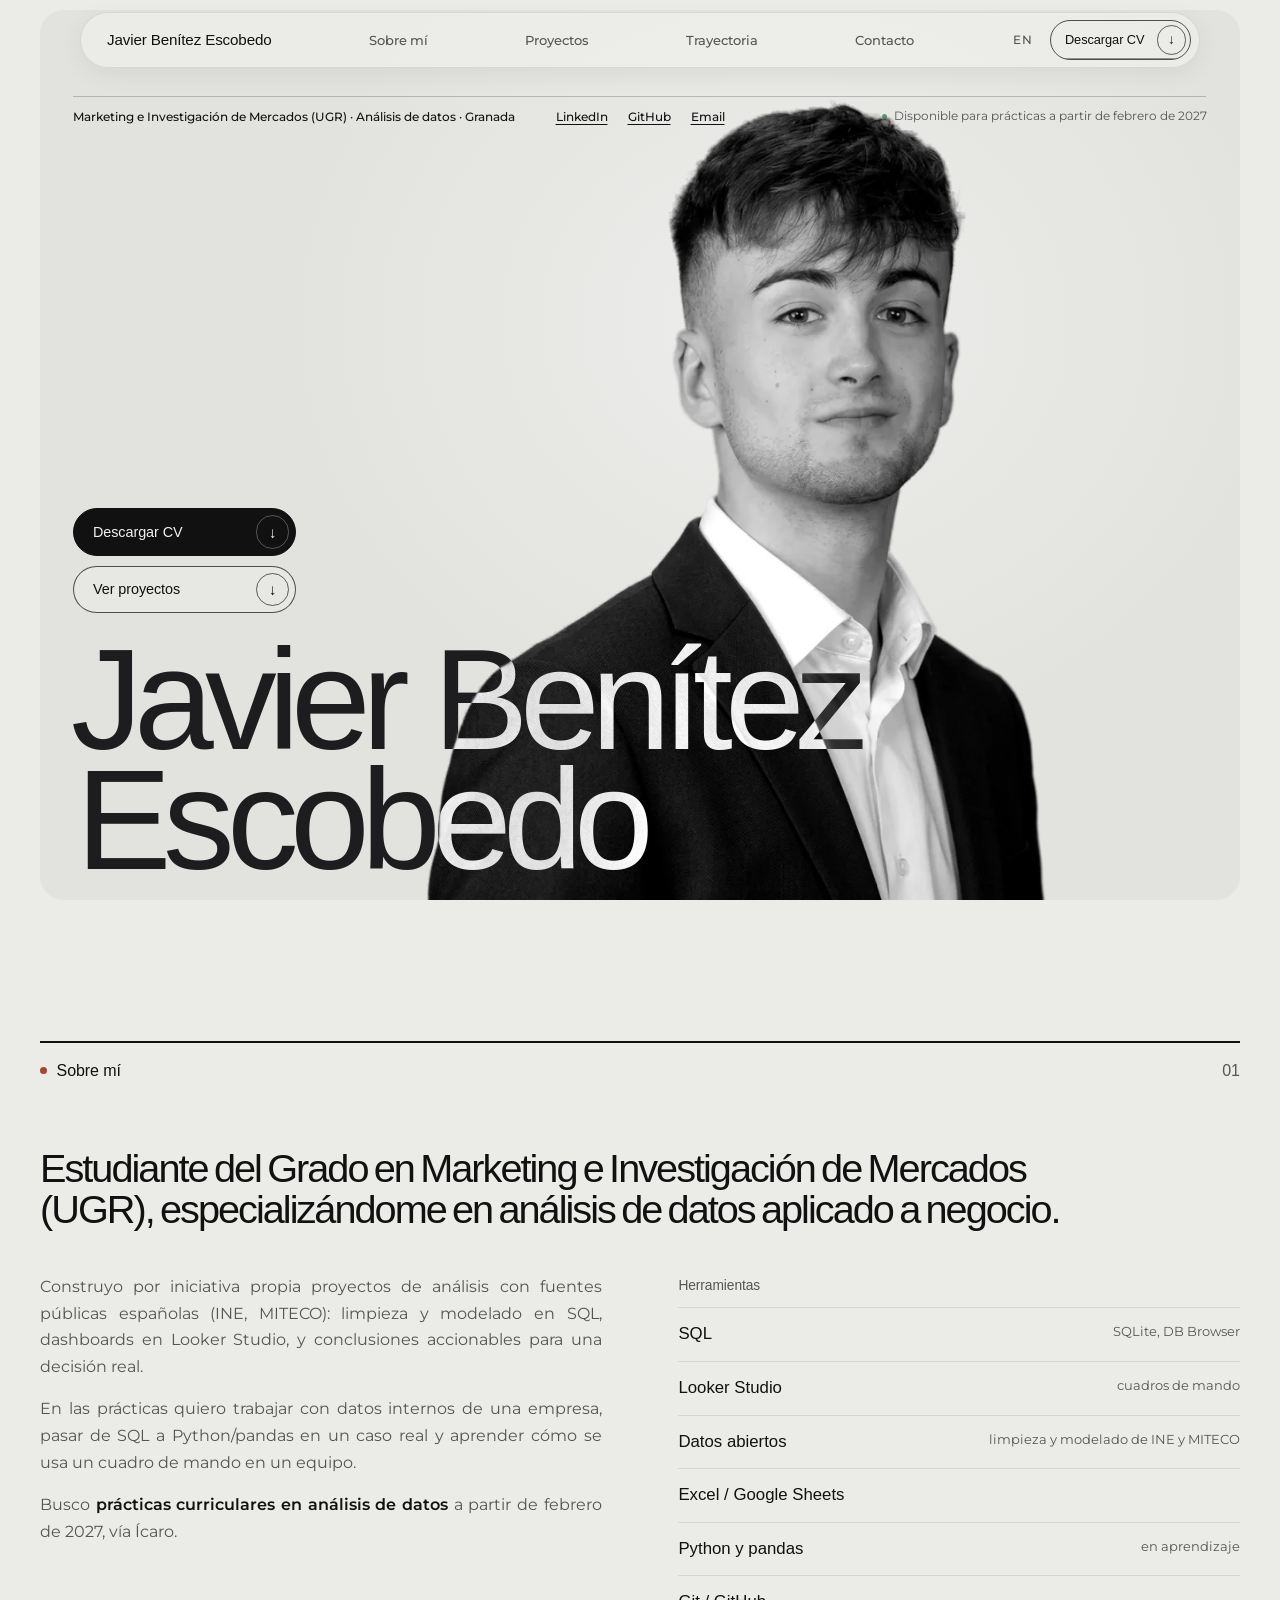
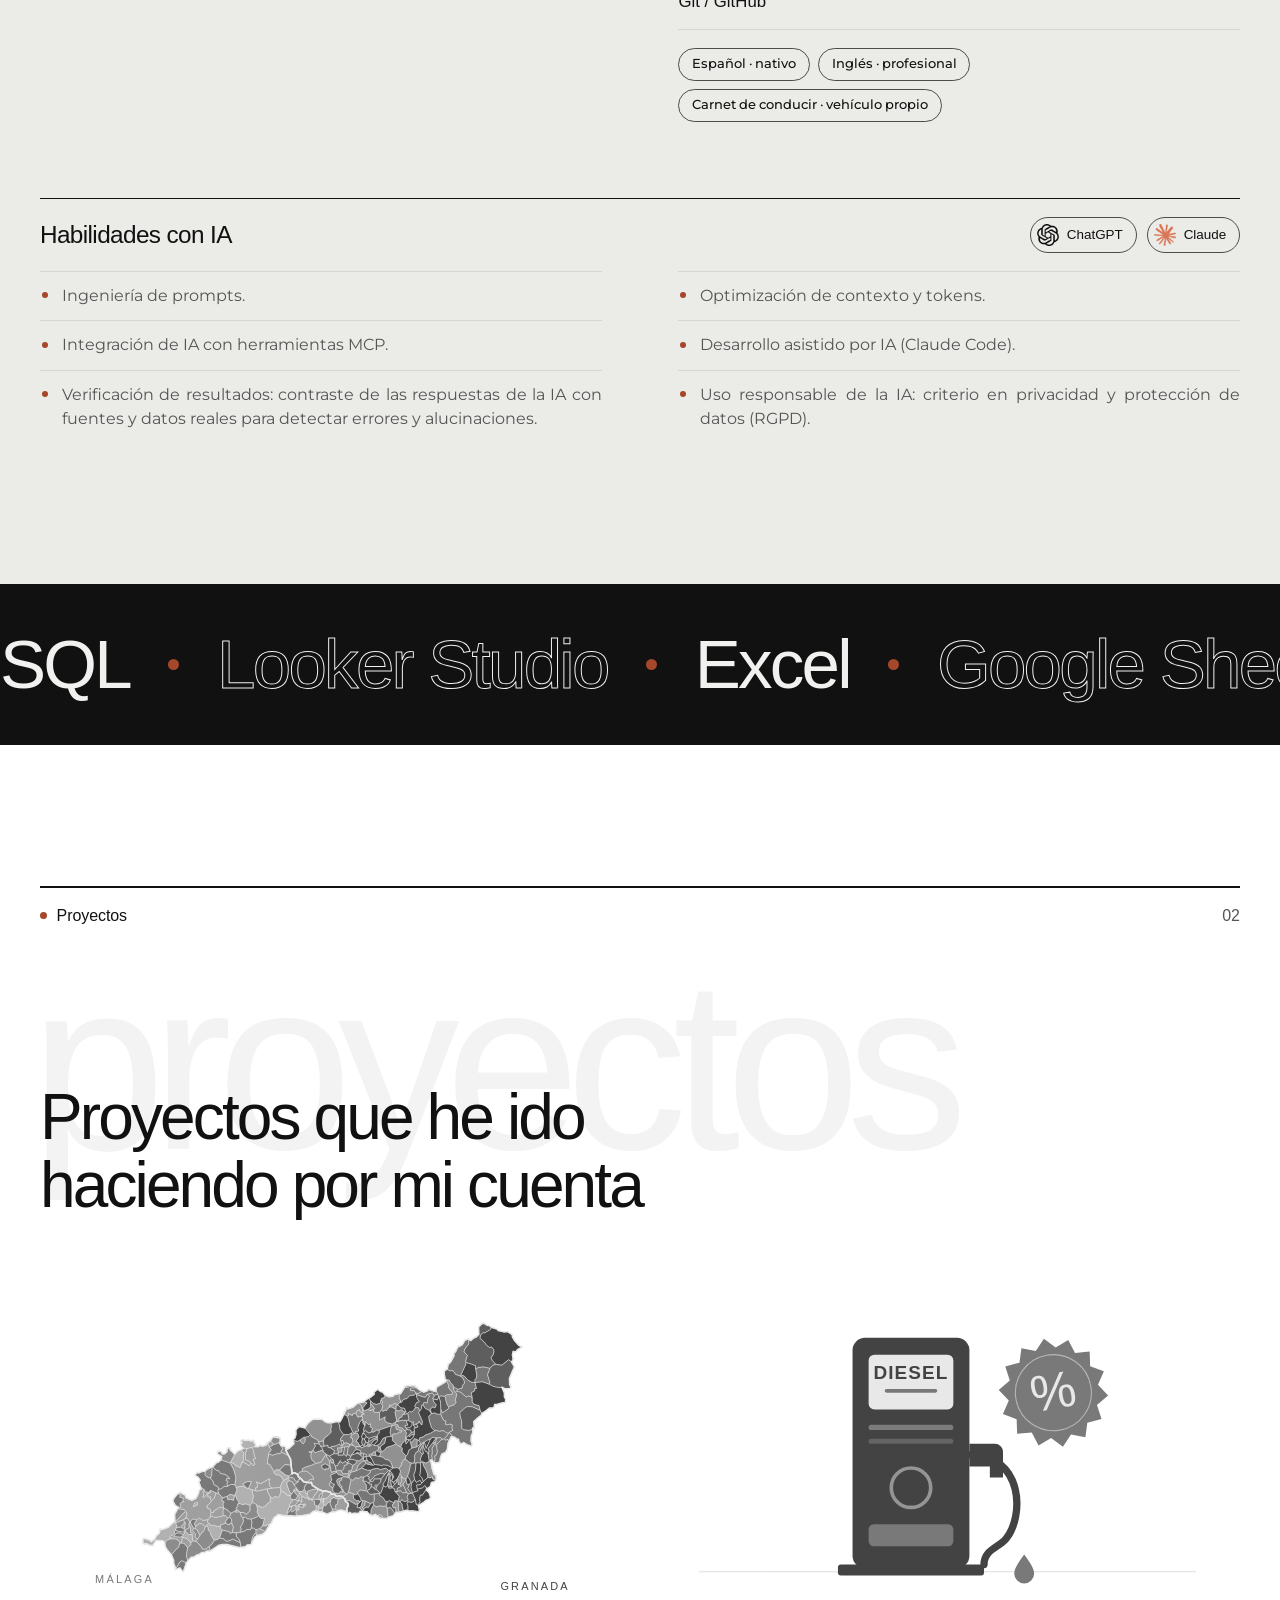
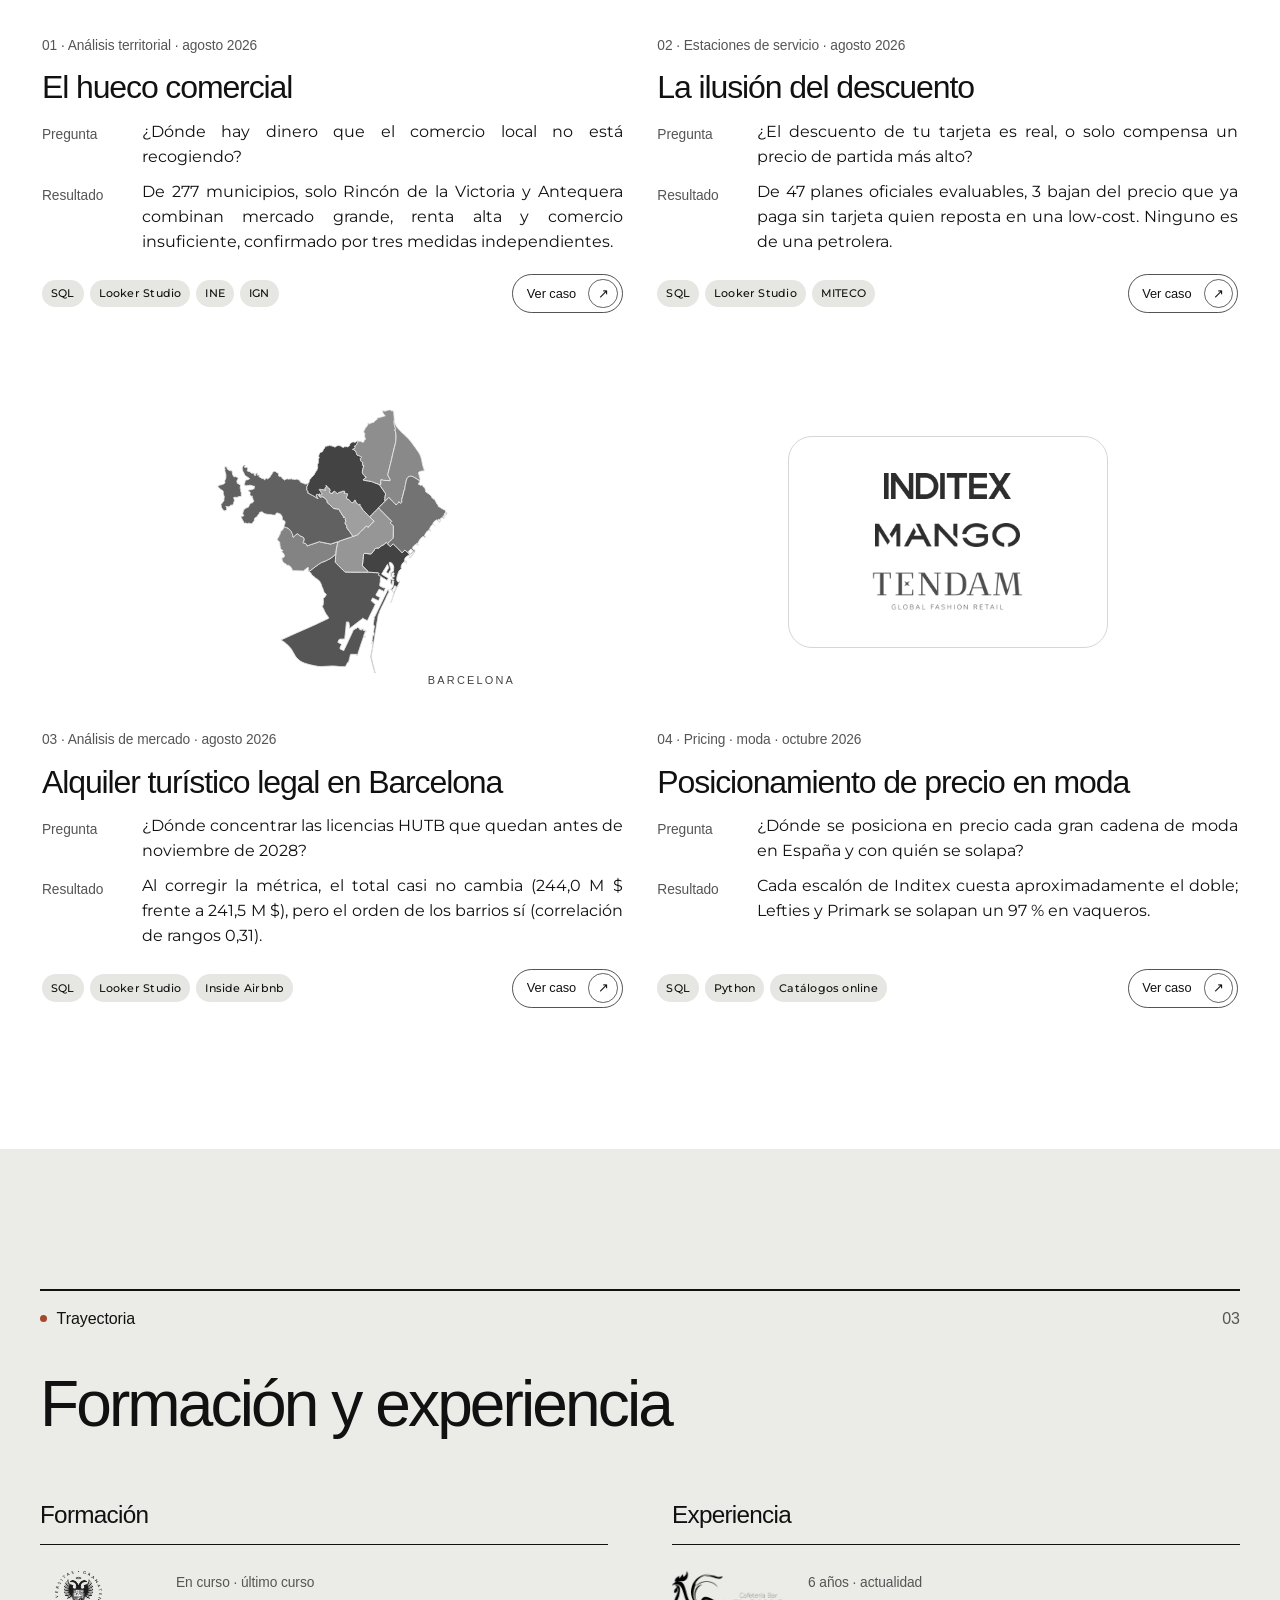
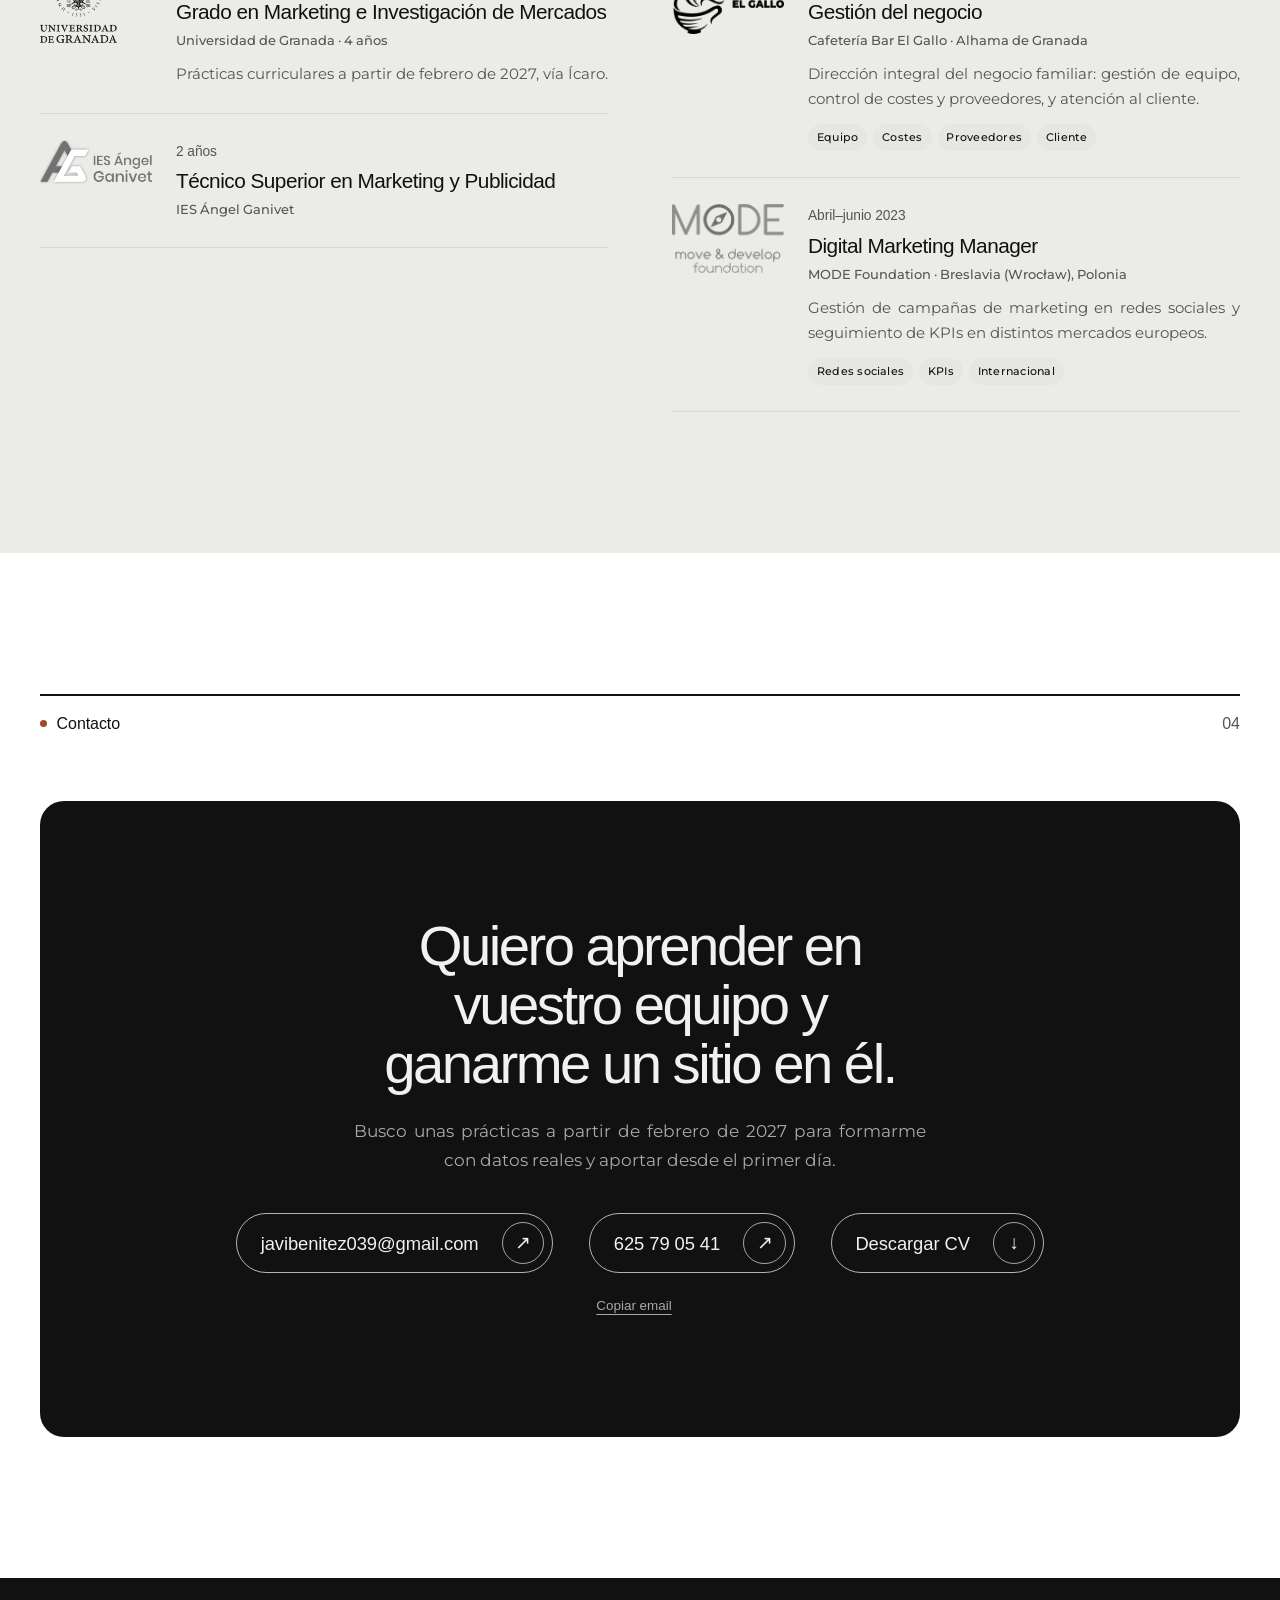
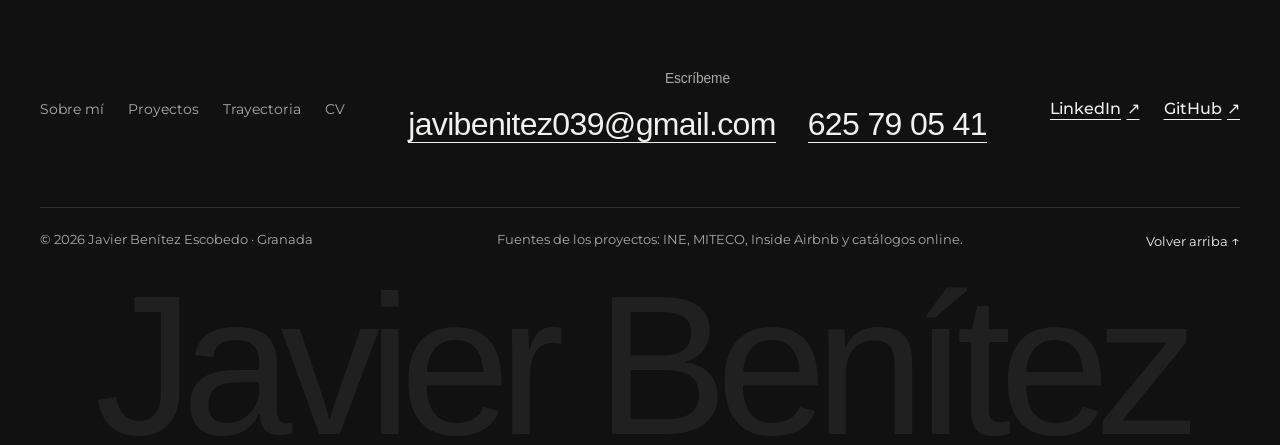
==== commit c207438f: "Acortar la línea de uso responsable de la IA (sin «al trabajar con información sensible») Co-Authore" ====
--- a/site/index.html
+++ b/site/index.html
@@ -152,7 +152,7 @@
             <li>Integración de IA con herramientas MCP.</li>
             <li>Desarrollo asistido por IA (Claude Code).</li>
             <li>Verificación de resultados: contraste de las respuestas de la IA con fuentes y datos reales para detectar errores y alucinaciones.</li>
-            <li>Uso responsable de la IA: criterio en privacidad y protección de datos (RGPD) al trabajar con información sensible.</li>
+            <li>Uso responsable de la IA: criterio en privacidad y protección de datos (RGPD).</li>
           </ul>
         </div>
       </div>
